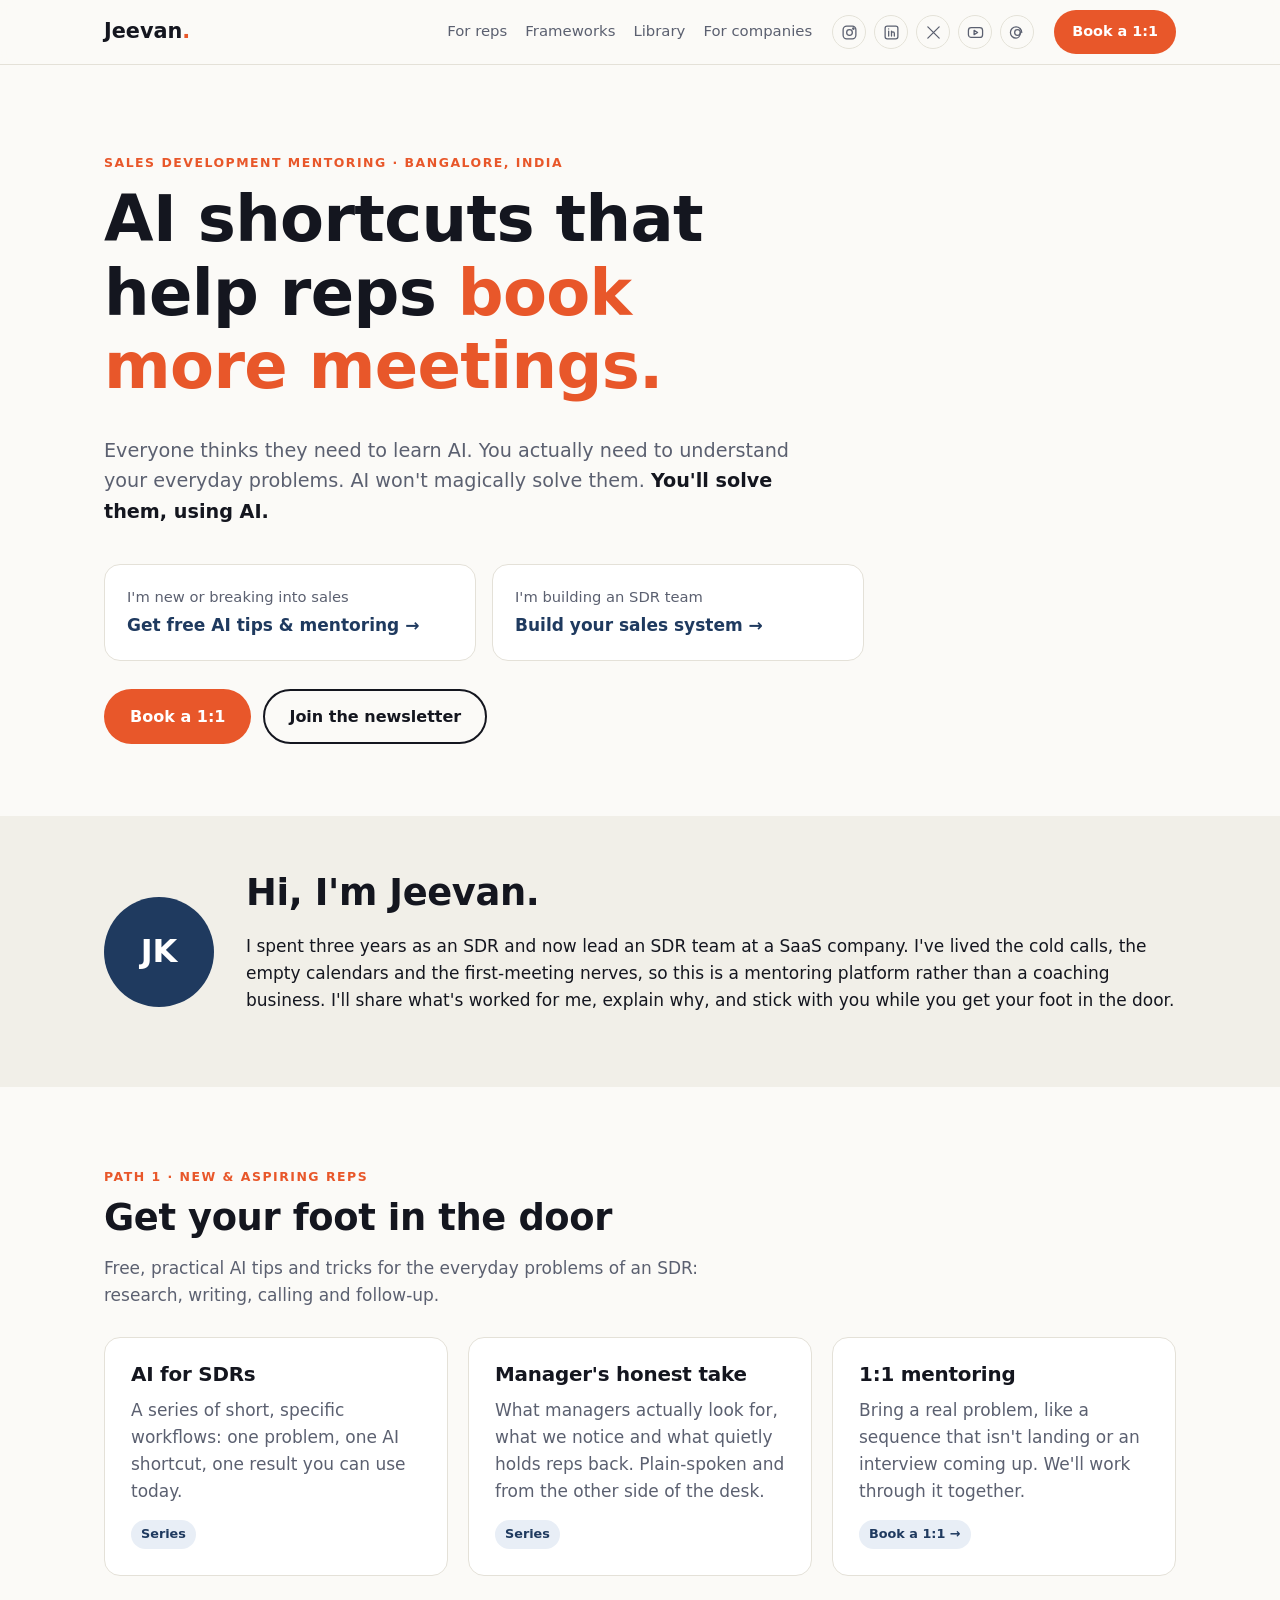
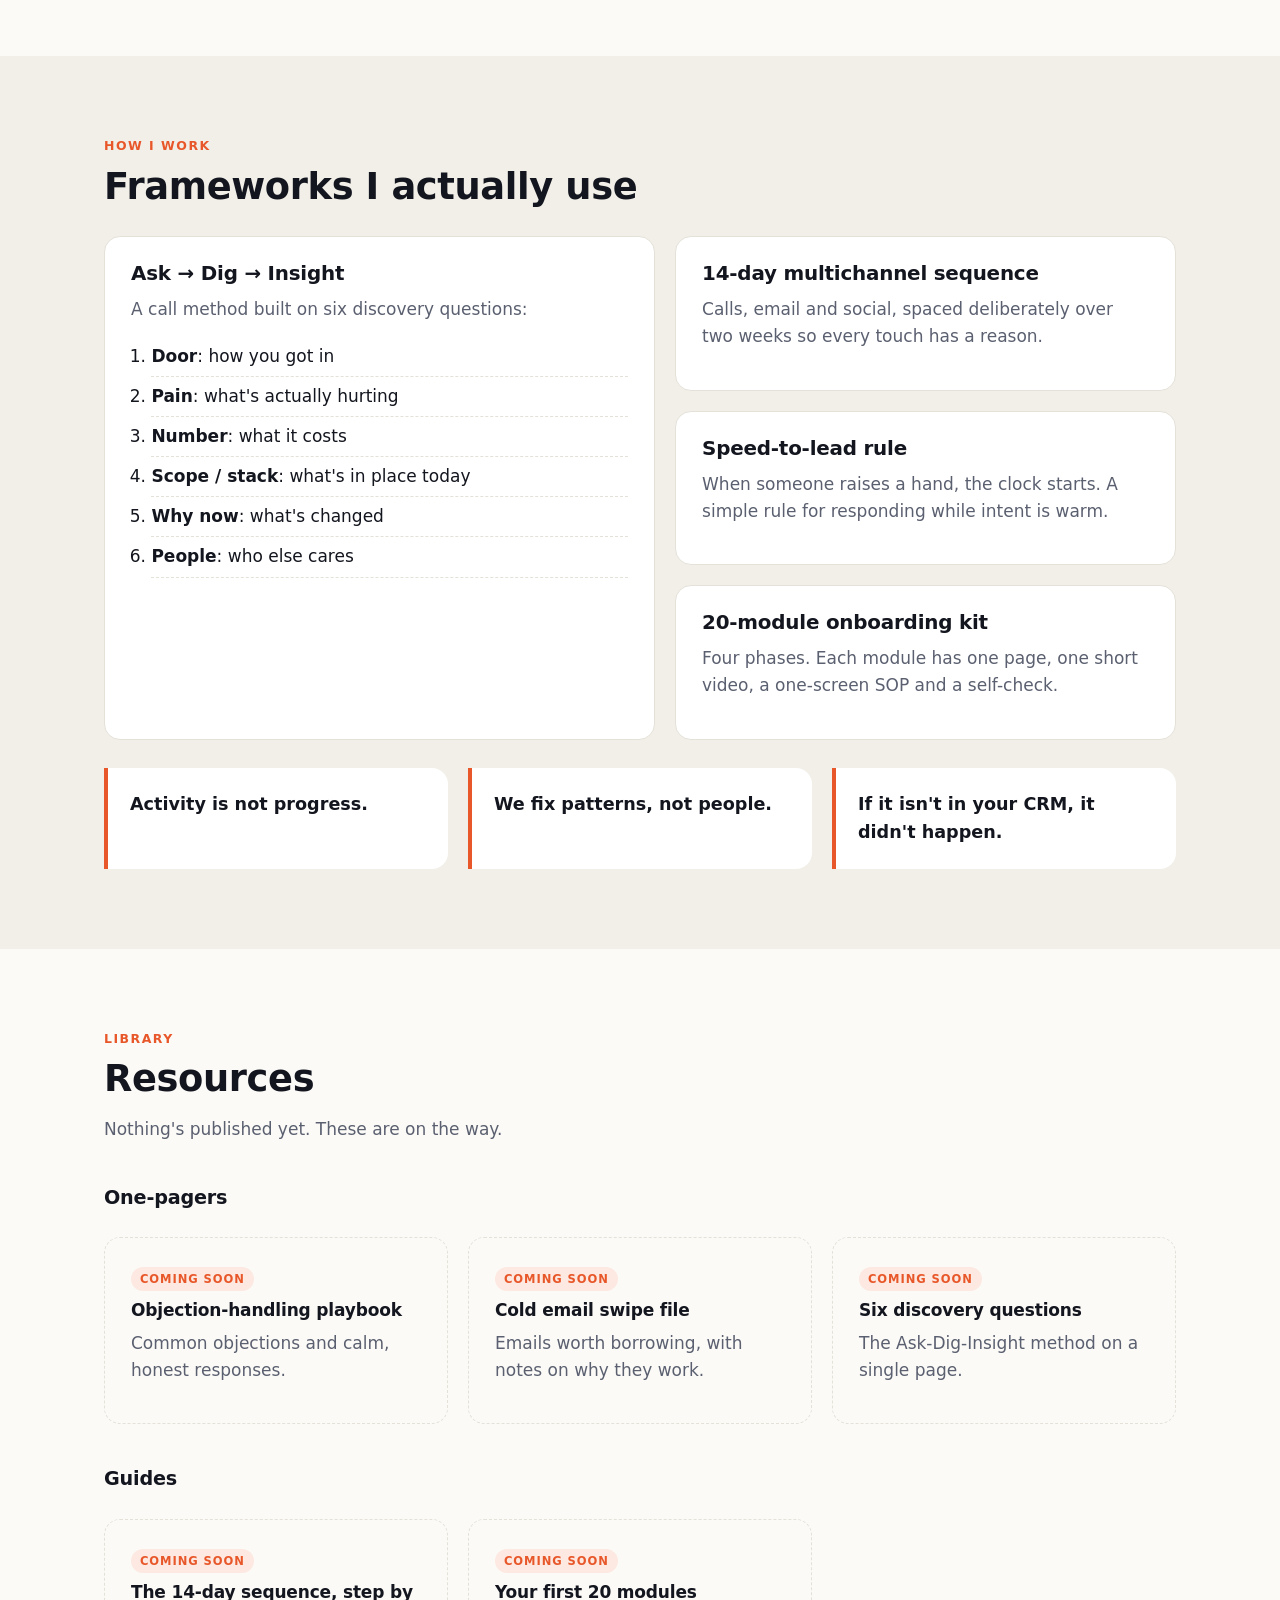
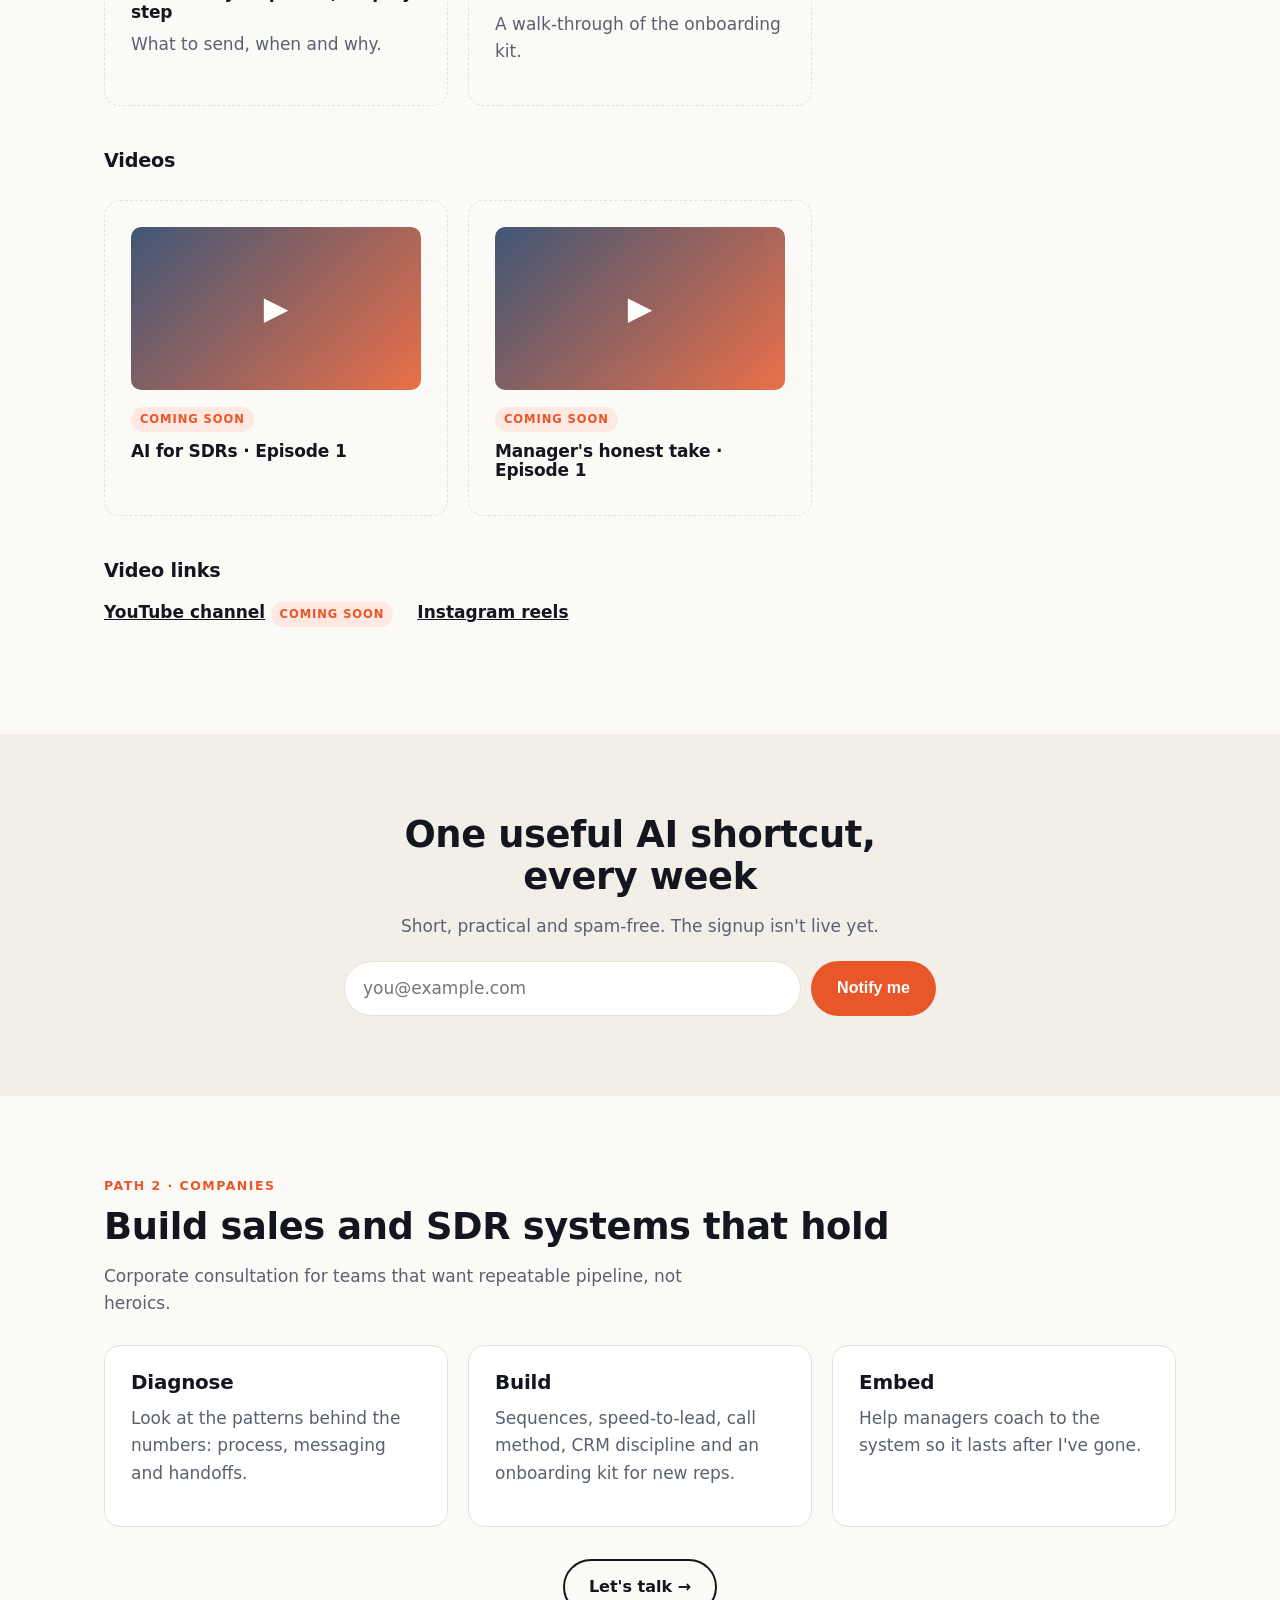
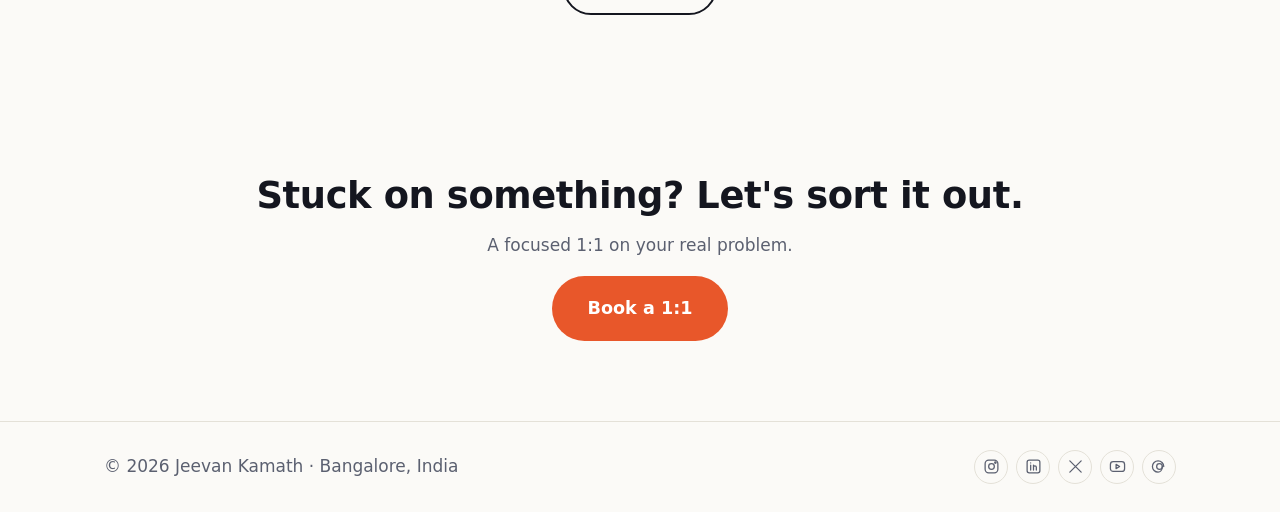
==== index.html @ f420f303 "First version of personal mentoring site" ====
<!DOCTYPE html>
<html lang="en-GB">
<head>
<meta charset="utf-8"><meta name="viewport" content="width=device-width,initial-scale=1">
<title>Jeevan Kamath · Sales development mentoring</title>
<meta name="description" content="AI shortcuts that help reps book more meetings. Free mentoring for new SDRs and SDR-system consulting for companies.">
<link rel="stylesheet" href="styles.css">
</head>
<body>
<header class="nav">
  <div class="wrap nav-in">
    <a href="#top" class="logo">Jeevan<span>.</span></a>
    <nav class="links">
      <a href="#reps">For reps</a><a href="#frameworks">Frameworks</a><a href="#library">Library</a><a href="#companies">For companies</a>
    </nav>
    <div class="socials" data-socials></div>
    <a class="btn btn-primary sm" data-link="booking" href="#">Book a 1:1</a>
  </div>
</header>

<main id="top">
<section class="hero wrap">
  <p class="eyebrow">Sales development mentoring · Bangalore, India</p>
  <h1>AI shortcuts that help reps <em>book more meetings.</em></h1>
  <p class="lead">Everyone thinks they need to learn AI. You actually need to understand your everyday problems. AI won't magically solve them. <strong>You'll solve them, using AI.</strong></p>
  <div class="paths">
    <a href="#reps" class="path"><span>I'm new or breaking into sales</span><b>Get free AI tips &amp; mentoring →</b></a>
    <a href="#companies" class="path"><span>I'm building an SDR team</span><b>Build your sales system →</b></a>
  </div>
  <div class="hero-cta"><a class="btn btn-primary" data-link="booking" href="#">Book a 1:1</a><a class="btn btn-ghost" href="#newsletter">Join the newsletter</a></div>
</section>

<section class="band"><div class="wrap about">
  <div class="avatar" aria-hidden="true">JK</div>
  <div><h2>Hi, I'm Jeevan.</h2>
  <p>I spent three years as an SDR and now lead an SDR team at a SaaS company. I've lived the cold calls, the empty calendars and the first-meeting nerves, so this is a mentoring platform rather than a coaching business. I'll share what's worked for me, explain why, and stick with you while you get your foot in the door.</p></div>
</div></section>

<section id="reps" class="wrap sec">
  <p class="eyebrow">Path 1 · New &amp; aspiring reps</p>
  <h2>Get your foot in the door</h2>
  <p class="sub">Free, practical AI tips and tricks for the everyday problems of an SDR: research, writing, calling and follow-up.</p>
  <div class="grid3">
    <article class="card"><h3>AI for SDRs</h3><p>A series of short, specific workflows: one problem, one AI shortcut, one result you can use today.</p><span class="tag">Series</span></article>
    <article class="card"><h3>Manager's honest take</h3><p>What managers actually look for, what we notice and what quietly holds reps back. Plain-spoken and from the other side of the desk.</p><span class="tag">Series</span></article>
    <article class="card"><h3>1:1 mentoring</h3><p>Bring a real problem, like a sequence that isn't landing or an interview coming up. We'll work through it together.</p><a class="tag link" data-link="booking" href="#">Book a 1:1 →</a></article>
  </div>
</section>

<section id="frameworks" class="band"><div class="wrap sec">
  <p class="eyebrow">How I work</p>
  <h2>Frameworks I actually use</h2>
  <div class="grid2">
    <article class="card big"><h3>Ask → Dig → Insight</h3><p>A call method built on six discovery questions:</p>
      <ol class="qs"><li><b>Door</b>: how you got in</li><li><b>Pain</b>: what's actually hurting</li><li><b>Number</b>: what it costs</li><li><b>Scope / stack</b>: what's in place today</li><li><b>Why now</b>: what's changed</li><li><b>People</b>: who else cares</li></ol></article>
    <div class="stack">
      <article class="card"><h3>14-day multichannel sequence</h3><p>Calls, email and social, spaced deliberately over two weeks so every touch has a reason.</p></article>
      <article class="card"><h3>Speed-to-lead rule</h3><p>When someone raises a hand, the clock starts. A simple rule for responding while intent is warm.</p></article>
      <article class="card"><h3>20-module onboarding kit</h3><p>Four phases. Each module has one page, one short video, a one-screen SOP and a self-check.</p></article>
    </div>
  </div>
  <div class="principles">
    <blockquote>Activity is not progress.</blockquote>
    <blockquote>We fix patterns, not people.</blockquote>
    <blockquote>If it isn't in your CRM, it didn't happen.</blockquote>
  </div>
</div></section>

<section id="library" class="wrap sec">
  <p class="eyebrow">Library</p>
  <h2>Resources</h2>
  <p class="sub">Nothing's published yet. These are on the way.</p>
  <h3 class="lib-h" id="one-pagers">One-pagers</h3>
  <div class="grid3">
    <article class="card soon"><span class="badge">Coming soon</span><h4>Objection-handling playbook</h4><p>Common objections and calm, honest responses.</p></article>
    <article class="card soon"><span class="badge">Coming soon</span><h4>Cold email swipe file</h4><p>Emails worth borrowing, with notes on why they work.</p></article>
    <article class="card soon"><span class="badge">Coming soon</span><h4>Six discovery questions</h4><p>The Ask-Dig-Insight method on a single page.</p></article>
  </div>
  <h3 class="lib-h" id="guides">Guides</h3>
  <div class="grid3">
    <article class="card soon"><span class="badge">Coming soon</span><h4>The 14-day sequence, step by step</h4><p>What to send, when and why.</p></article>
    <article class="card soon"><span class="badge">Coming soon</span><h4>Your first 20 modules</h4><p>A walk-through of the onboarding kit.</p></article>
  </div>
  <h3 class="lib-h" id="videos">Videos</h3>
  <div class="grid3">
    <article class="card soon video"><div class="thumb">▶</div><span class="badge">Coming soon</span><h4>AI for SDRs · Episode 1</h4></article>
    <article class="card soon video"><div class="thumb">▶</div><span class="badge">Coming soon</span><h4>Manager's honest take · Episode 1</h4></article>
  </div>
  <h3 class="lib-h" id="video-links">Video links</h3>
  <ul class="vlinks">
    <li><a data-link="youtube" href="#">YouTube channel</a> <span class="badge">Coming soon</span></li>
    <li><a data-link="instagram" href="#">Instagram reels</a></li>
  </ul>
</section>

<section id="newsletter" class="band"><div class="wrap sec narrow center">
  <h2>One useful AI shortcut, every week</h2>
  <p class="sub">Short, practical and spam-free. The signup isn't live yet.</p>
  <!-- TODO: connect to a newsletter provider (form action) -->
  <form class="signup" data-todo="newsletter-provider" onsubmit="event.preventDefault();this.querySelector('.msg').hidden=false;">
    <input type="email" required placeholder="you@example.com" aria-label="Email address">
    <button class="btn btn-primary">Notify me</button>
    <p class="msg" hidden>Thanks. Signups open soon.</p>
  </form>
</div></section>

<section id="companies" class="wrap sec">
  <p class="eyebrow">Path 2 · Companies</p>
  <h2>Build sales and SDR systems that hold</h2>
  <p class="sub">Corporate consultation for teams that want repeatable pipeline, not heroics.</p>
  <div class="grid3">
    <article class="card"><h3>Diagnose</h3><p>Look at the patterns behind the numbers: process, messaging and handoffs.</p></article>
    <article class="card"><h3>Build</h3><p>Sequences, speed-to-lead, call method, CRM discipline and an onboarding kit for new reps.</p></article>
    <article class="card"><h3>Embed</h3><p>Help managers coach to the system so it lasts after I've gone.</p></article>
  </div>
  <div class="center mt"><a class="btn btn-ghost" data-link="consulting" href="#">Let's talk →</a></div>
</section>


<section class="wrap sec center">
  <h2>Stuck on something? Let's sort it out.</h2>
  <p class="sub">A focused 1:1 on your real problem.</p>
  <a class="btn btn-primary lg" data-link="booking" href="#">Book a 1:1</a>
</section>
</main>

<footer class="foot"><div class="wrap foot-in">
  <p>© <span id="yr"></span> Jeevan Kamath · Bangalore, India</p>
  <div class="socials" data-socials></div>
</div></footer>
<script src="script.js"></script>
</body></html>
---- styles.css ----
:root{--ink:#14161f;--muted:#5b6070;--bg:#fbfaf7;--band:#f1efe8;--acc:#e8572a;--acc2:#1f3a5f;--card:#fff;--line:#e4e1d8;--r:16px}
*{box-sizing:border-box}html{scroll-behavior:smooth}
body{margin:0;font:17px/1.6 system-ui,-apple-system,"Segoe UI",Inter,sans-serif;color:var(--ink);background:var(--bg)}
a{color:inherit}.wrap{max-width:1120px;margin:0 auto;padding:0 24px}
h1,h2,h3,h4{line-height:1.15;margin:0 0 .5em;letter-spacing:-.01em}
h1{font-size:clamp(2.2rem,5.5vw,4rem);max-width:15ch}h1 em{font-style:normal;color:var(--acc)}
h2{font-size:clamp(1.6rem,3vw,2.3rem)}
.eyebrow{text-transform:uppercase;letter-spacing:.12em;font-size:.78rem;font-weight:700;color:var(--acc);margin:0 0 .8em}
.lead{font-size:1.2rem;max-width:60ch;color:var(--muted)}.lead strong{color:var(--ink)}
.sub{color:var(--muted);max-width:60ch;margin-top:-.2em}
.nav{position:sticky;top:0;z-index:10;background:rgba(251,250,247,.9);backdrop-filter:blur(8px);border-bottom:1px solid var(--line)}
.nav-in{display:flex;align-items:center;gap:20px;height:64px}
.logo{font-weight:800;font-size:1.3rem;text-decoration:none}.logo span{color:var(--acc)}
.links{display:flex;gap:18px;margin-left:auto}.links a{text-decoration:none;color:var(--muted);font-size:.93rem}.links a:hover{color:var(--ink)}
.socials{display:flex;gap:8px}.socials a{display:grid;place-items:center;width:34px;height:34px;border-radius:50%;border:1px solid var(--line);color:var(--muted)}
.socials a:hover{color:var(--acc);border-color:var(--acc)}.socials svg{width:17px;height:17px}
.btn{display:inline-block;padding:13px 24px;border-radius:999px;font-weight:650;text-decoration:none;border:2px solid transparent;cursor:pointer;font-size:1rem}
.btn-primary{background:var(--acc);color:#fff}.btn-primary:hover{background:#cf4518}
.btn-ghost{border-color:var(--ink)}.btn-ghost:hover{background:var(--ink);color:#fff}
.btn.sm{padding:8px 16px;font-size:.9rem}.btn.lg{padding:16px 34px;font-size:1.1rem}
.hero{padding:88px 24px 72px}.hero-cta{display:flex;gap:12px;flex-wrap:wrap;margin-top:28px}
.paths{display:grid;grid-template-columns:1fr 1fr;gap:16px;margin-top:36px;max-width:760px}
.path{display:flex;flex-direction:column;gap:4px;padding:20px 22px;border:1px solid var(--line);border-radius:var(--r);background:var(--card);text-decoration:none;transition:.2s}
.path span{color:var(--muted);font-size:.92rem}.path b{color:var(--acc2)}.path:hover{border-color:var(--acc);transform:translateY(-2px)}
.band{background:var(--band)}.sec{padding:80px 24px}
.about{display:flex;gap:32px;align-items:center;padding:56px 24px}
.avatar{flex:none;width:110px;height:110px;border-radius:50%;background:var(--acc2);color:#fff;display:grid;place-items:center;font-size:2rem;font-weight:800}
.grid3{display:grid;grid-template-columns:repeat(3,1fr);gap:20px;margin-top:28px}
.grid2{display:grid;grid-template-columns:1.1fr 1fr;gap:20px;margin-top:28px}
.stack{display:grid;gap:20px}
.card{background:var(--card);border:1px solid var(--line);border-radius:var(--r);padding:26px;position:relative;text-decoration:none;display:block}
.card p{color:var(--muted);margin:0 0 .8em}
.tag{display:inline-block;font-size:.8rem;font-weight:650;color:var(--acc2);background:#e8eef6;padding:4px 10px;border-radius:999px;text-decoration:none}
.qs{padding-left:1.2em;margin:0}.qs li{padding:6px 0;border-bottom:1px dashed var(--line)}
.principles{display:grid;grid-template-columns:repeat(3,1fr);gap:20px;margin-top:28px}
blockquote{margin:0;padding:22px;border-left:4px solid var(--acc);background:var(--card);border-radius:0 var(--r) var(--r) 0;font-weight:700;font-size:1.1rem}
.lib-h{margin-top:44px;font-size:1.2rem}
.soon{border-style:dashed;background:transparent}.badge{display:inline-block;font-size:.72rem;font-weight:700;text-transform:uppercase;letter-spacing:.08em;color:var(--acc);background:#fde9e1;padding:3px 9px;border-radius:999px;margin-bottom:10px}
.thumb{aspect-ratio:16/9;border-radius:10px;background:linear-gradient(135deg,#1f3a5f,#e8572a);display:grid;place-items:center;color:#fff;font-size:2rem;margin-bottom:14px;opacity:.85}
.vlinks{list-style:none;padding:0;display:flex;gap:24px;flex-wrap:wrap}.vlinks a{font-weight:650}
.center{text-align:center}.center .sub{margin-left:auto;margin-right:auto}.narrow{max-width:640px}.mt{margin-top:32px}
.signup{display:flex;gap:10px;flex-wrap:wrap;justify-content:center;margin-top:20px}
.signup input{flex:1;min-width:220px;padding:13px 18px;border-radius:999px;border:1px solid var(--line);font:inherit}
.msg{width:100%;color:var(--acc2);font-weight:600}
.foot{border-top:1px solid var(--line);padding:28px 0}.foot-in{display:flex;justify-content:space-between;align-items:center;gap:16px;flex-wrap:wrap}.foot p{margin:0;color:var(--muted)}
@media (max-width:900px){.links{display:none}.grid3,.principles{grid-template-columns:1fr 1fr}.grid2{grid-template-columns:1fr}}
@media (max-width:600px){.nav .socials{display:none}.grid3,.principles,.paths{grid-template-columns:1fr}.about{flex-direction:column;text-align:center}.hero{padding:56px 20px}.sec{padding:60px 20px}}
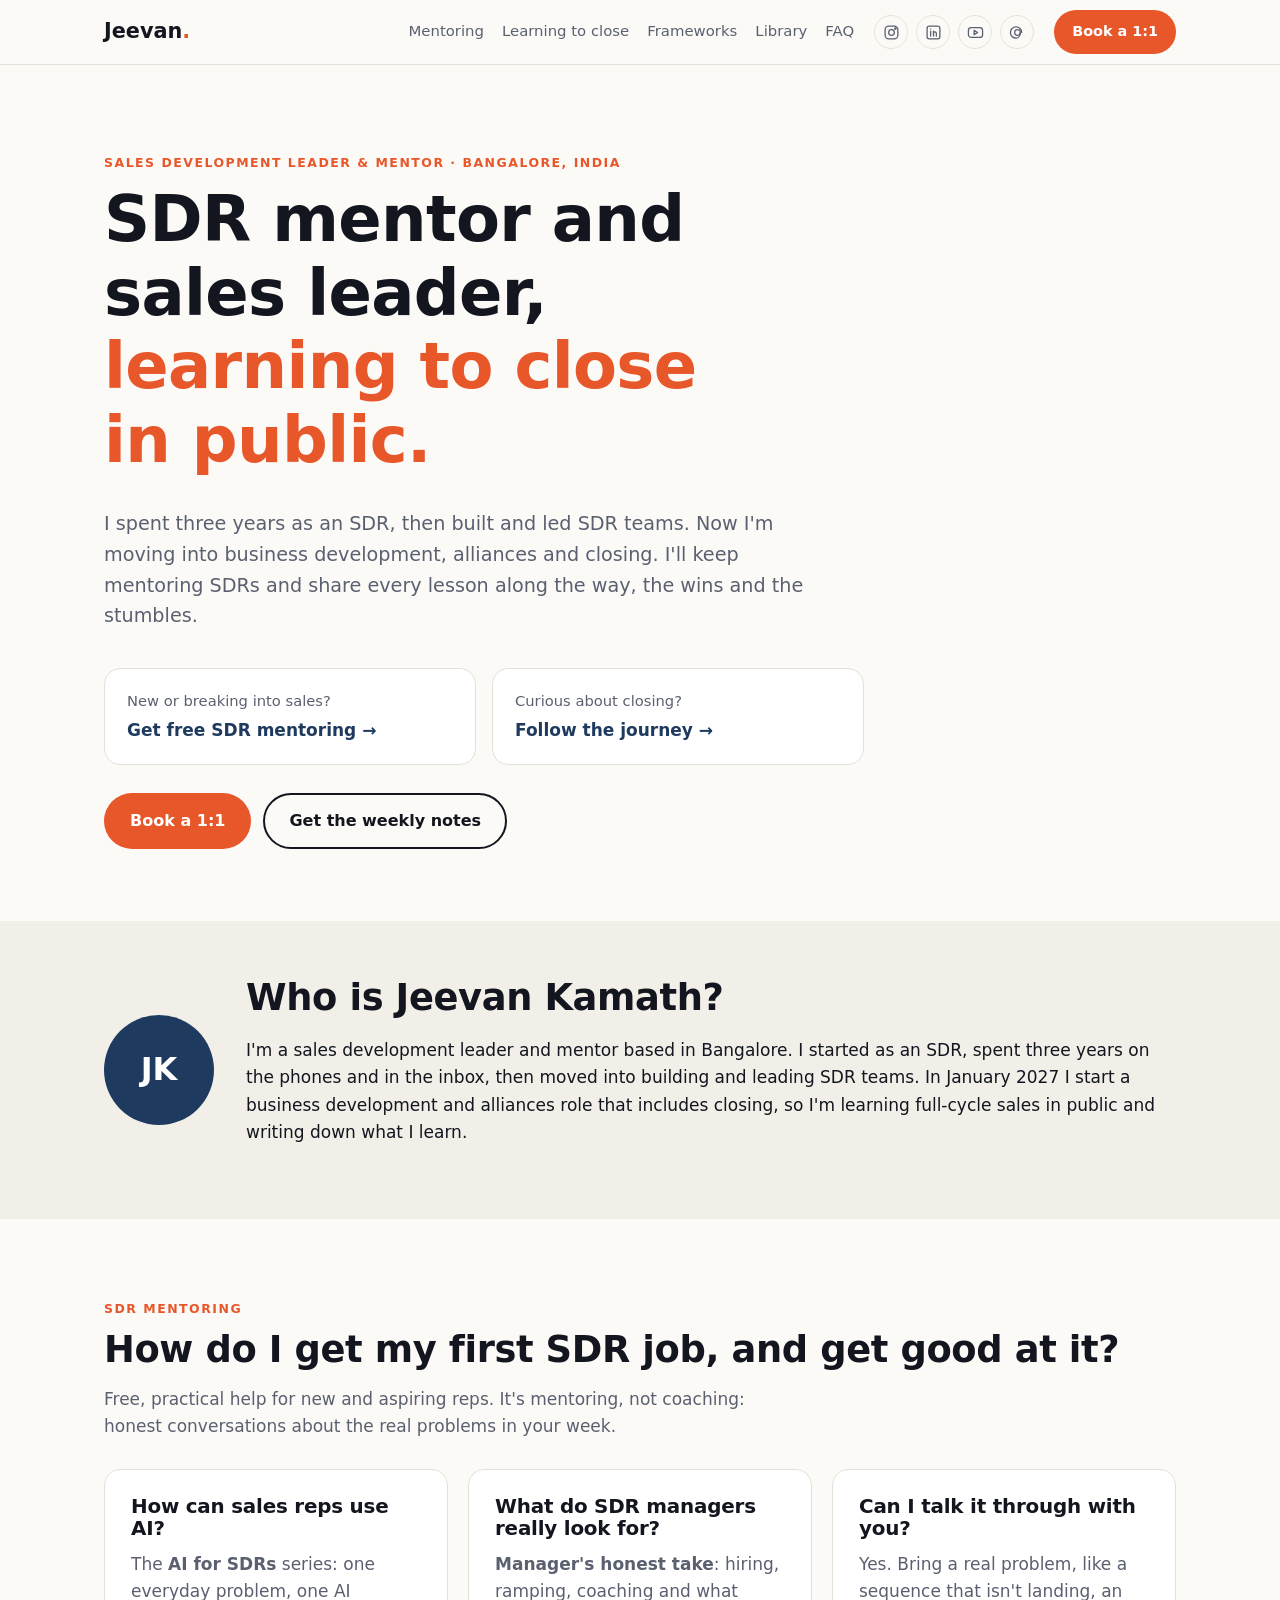
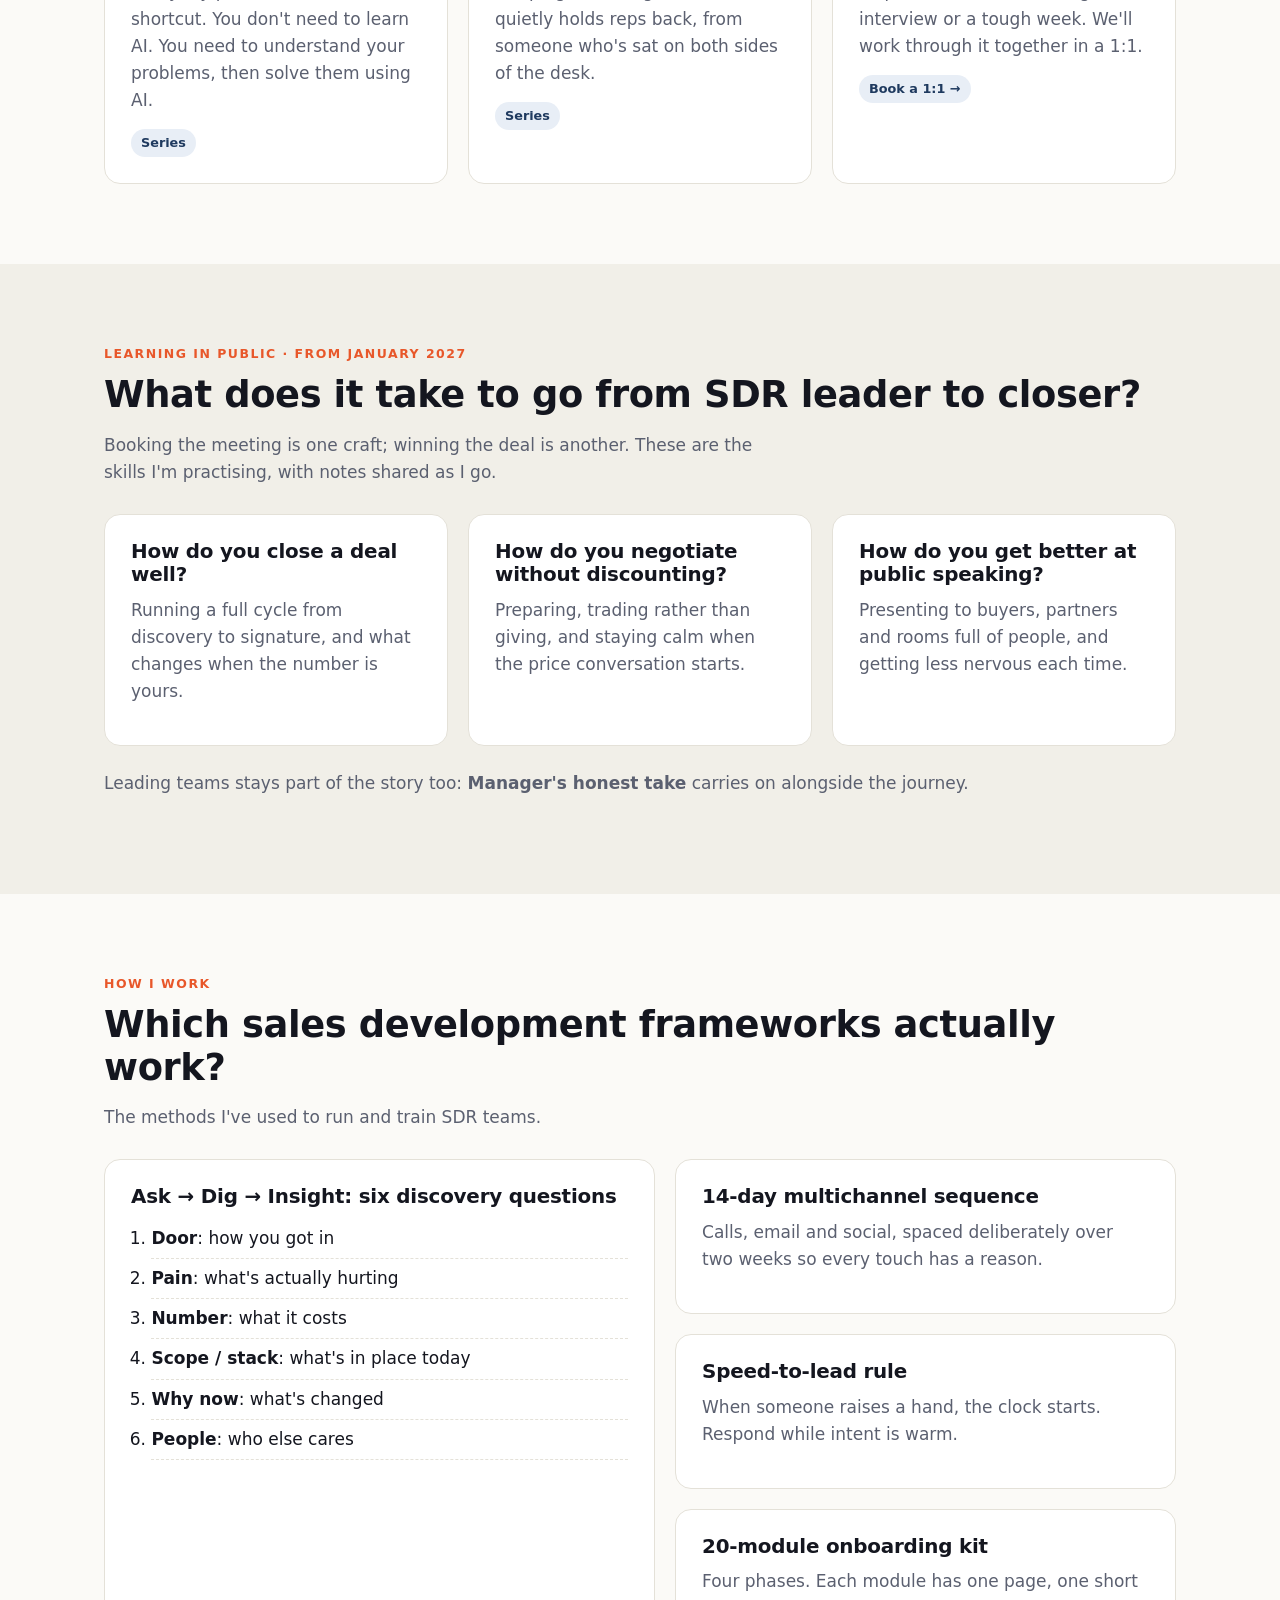
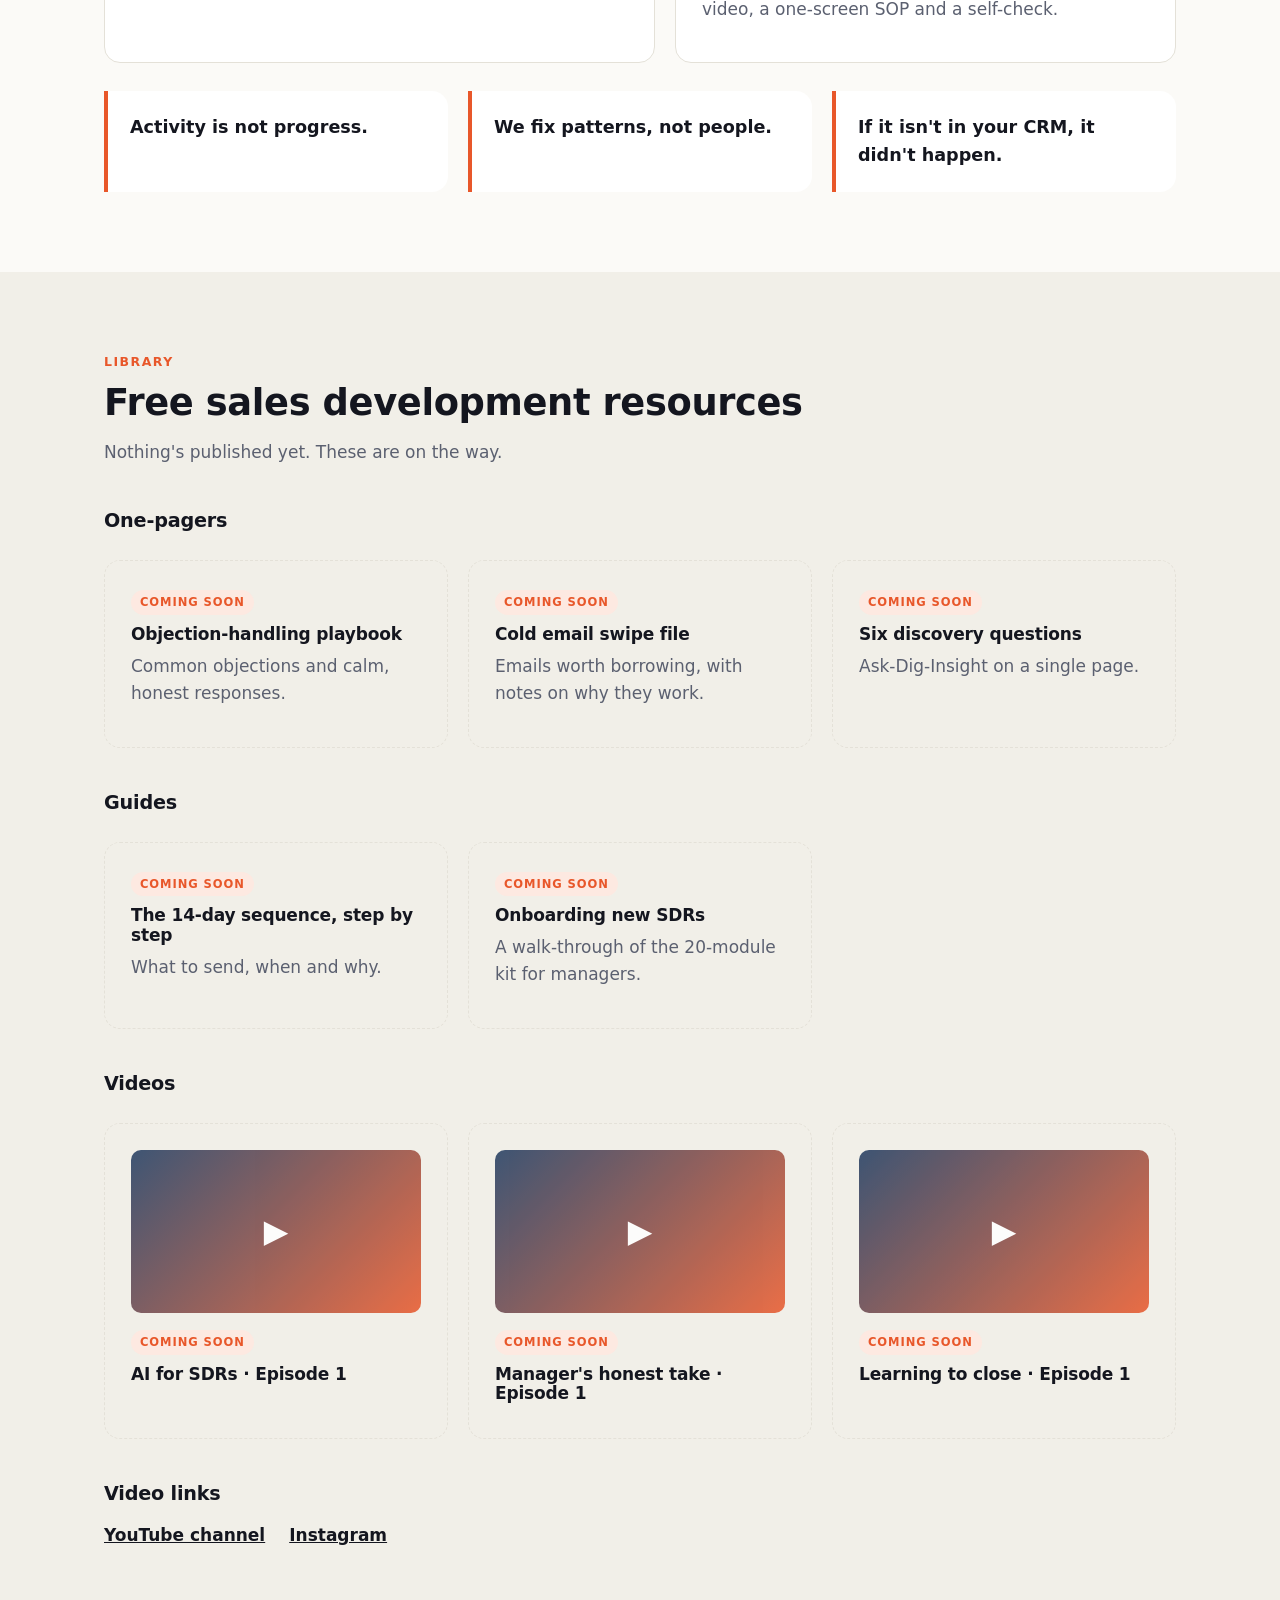
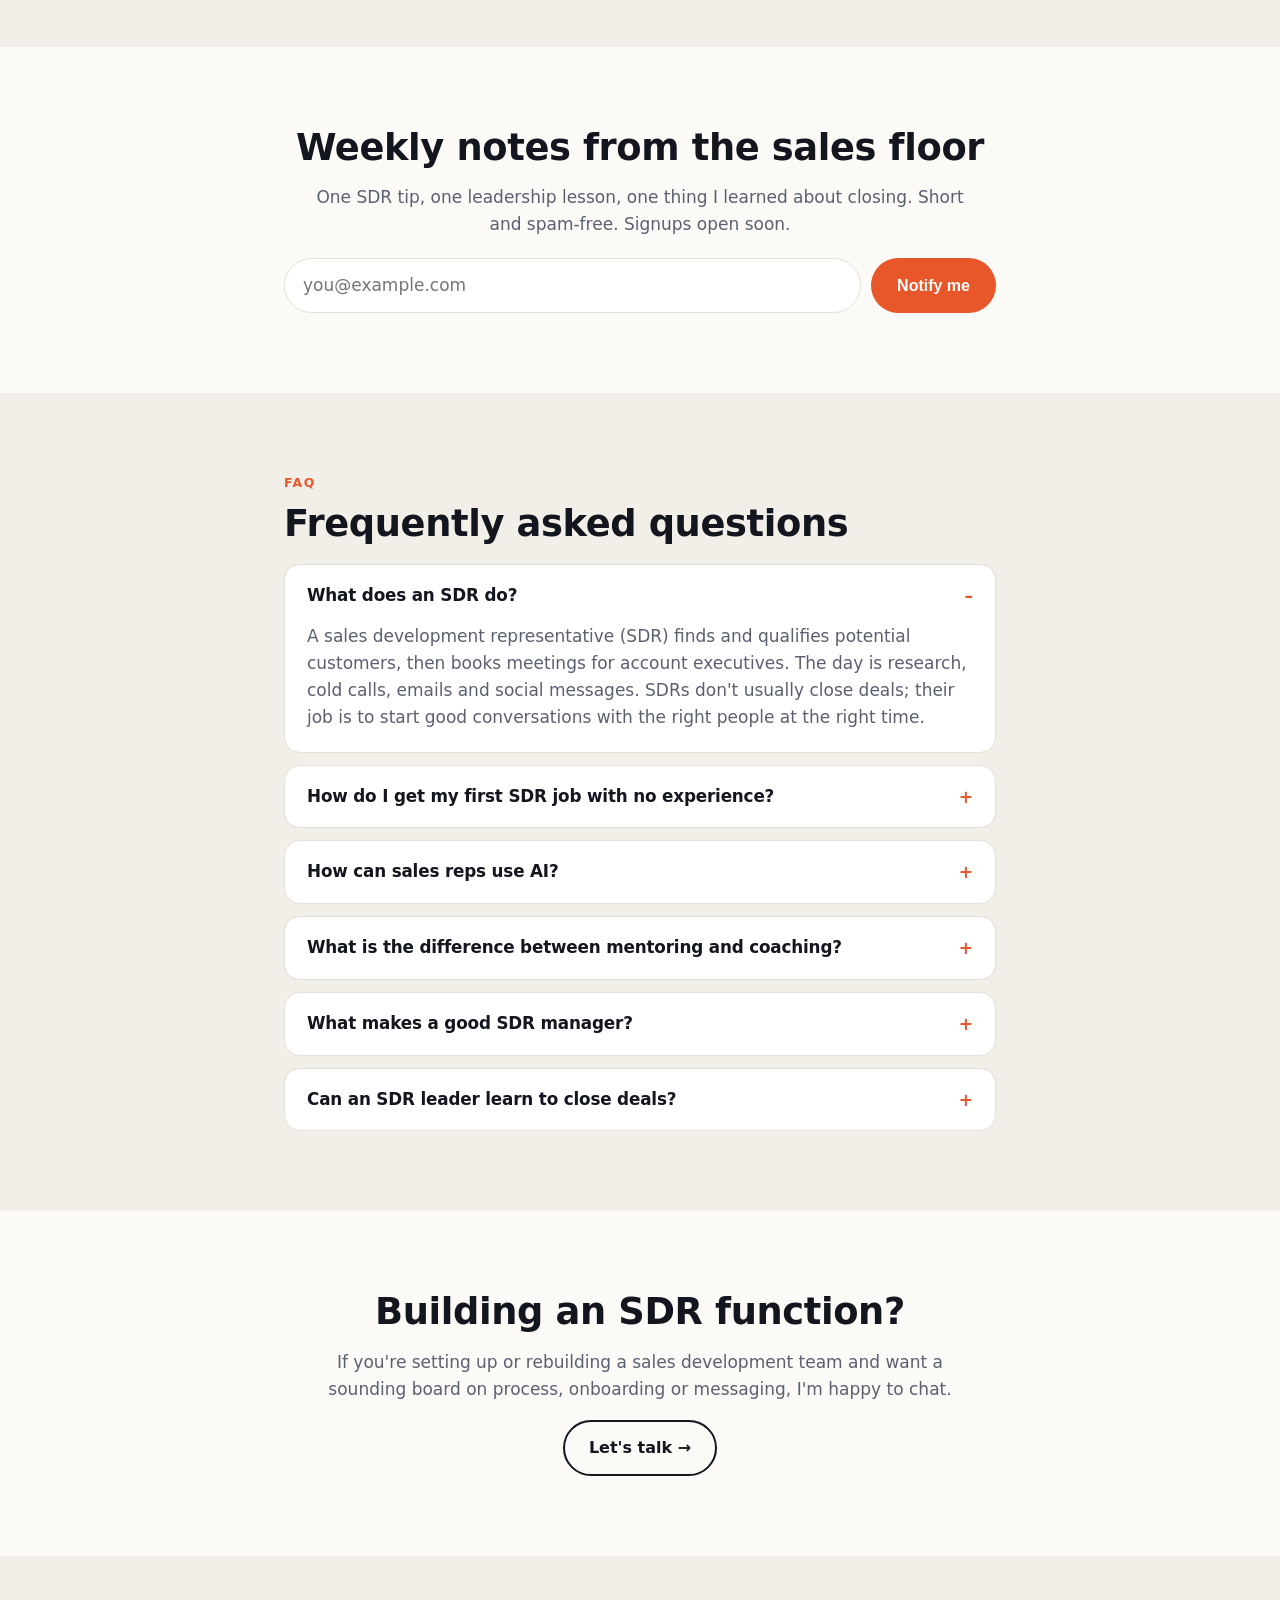
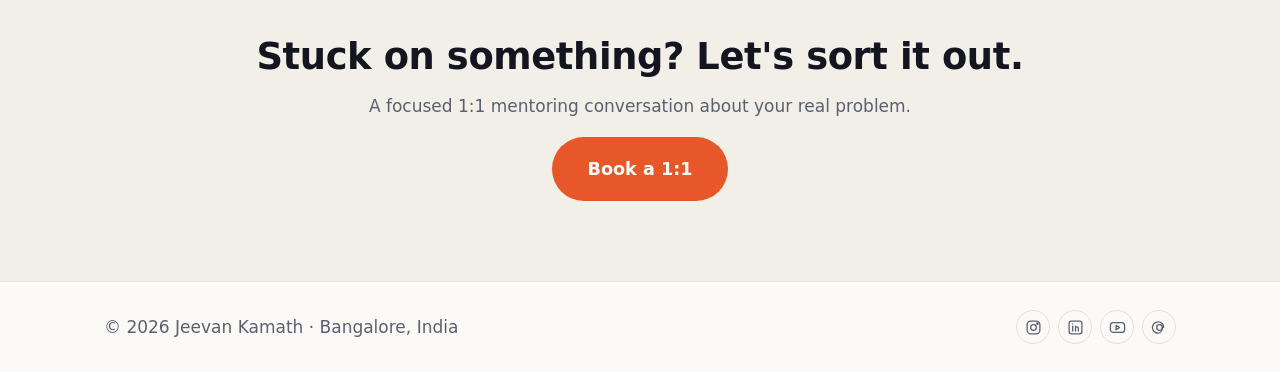
==== commit bf2c7e5b: "Reposition: SDR mentor learning to close in public; SEO/AEO, FAQ, JSON-LD, robots, sitemap" ====
--- a/index.html
+++ b/index.html
@@ -1,61 +1,105 @@
 <!DOCTYPE html>
 <html lang="en-GB">
 <head>
-<meta charset="utf-8"><meta name="viewport" content="width=device-width,initial-scale=1">
-<title>Jeevan Kamath · Sales development mentoring</title>
-<meta name="description" content="AI shortcuts that help reps book more meetings. Free mentoring for new SDRs and SDR-system consulting for companies.">
+<meta charset="utf-8">
+<meta name="viewport" content="width=device-width,initial-scale=1">
+<title>Jeevan Kamath | SDR Mentor &amp; Sales Leader Learning to Close in Public</title>
+<meta name="description" content="Jeevan Kamath is a sales development leader and SDR mentor in Bangalore. Free help to land your first SDR job, use AI in sales, and lead SDR teams, plus honest lessons on closing.">
+<link rel="canonical" href="https://jeevankamath.github.io/">
+<meta name="robots" content="index,follow">
+<meta name="author" content="Jeevan Kamath">
+<meta property="og:type" content="website">
+<meta property="og:site_name" content="Jeevan Kamath">
+<meta property="og:title" content="Jeevan Kamath | SDR Mentor &amp; Sales Leader Learning to Close in Public">
+<meta property="og:description" content="Sales development leader and SDR mentor sharing what works in prospecting, leading SDR teams and learning to close, in public.">
+<meta property="og:url" content="https://jeevankamath.github.io/">
+<meta property="og:locale" content="en_GB">
+<meta name="twitter:card" content="summary">
+<meta name="twitter:title" content="Jeevan Kamath | SDR Mentor &amp; Sales Leader Learning to Close in Public">
+<meta name="twitter:description" content="Sales development leader and SDR mentor sharing what works in prospecting, leading SDR teams and learning to close, in public.">
+<meta name="theme-color" content="#e8572a">
 <link rel="stylesheet" href="styles.css">
+<script type="application/ld+json">
+{"@context":"https://schema.org","@graph":[
+{"@type":"Person","@id":"https://jeevankamath.github.io/#person","name":"Jeevan Kamath","jobTitle":"Sales development leader and mentor","url":"https://jeevankamath.github.io/",
+ "address":{"@type":"PostalAddress","addressLocality":"Bangalore","addressCountry":"IN"},
+ "knowsAbout":["Sales development","SDR mentoring","Sales leadership","B2B prospecting","AI for sales","Closing and negotiation"],
+ "sameAs":["https://www.instagram.com/g1.mov/","https://www.linkedin.com/in/jeevan-kamath-802820140/","https://www.youtube.com/@Jeevankamath71","https://www.threads.com/@jeevankamath71"]},
+{"@type":"WebSite","@id":"https://jeevankamath.github.io/#website","url":"https://jeevankamath.github.io/","name":"Jeevan Kamath","inLanguage":"en-GB","publisher":{"@id":"https://jeevankamath.github.io/#person"}},
+{"@type":"FAQPage","@id":"https://jeevankamath.github.io/#faq","mainEntity":[
+ {"@type":"Question","name":"What does an SDR do?","acceptedAnswer":{"@type":"Answer","text":"A sales development representative (SDR) finds and qualifies potential customers, then books meetings for account executives. The day is research, cold calls, emails and social messages. SDRs don't usually close deals; their job is to start good conversations with the right people at the right time."}},
+ {"@type":"Question","name":"How do I get my first SDR job with no experience?","acceptedAnswer":{"@type":"Answer","text":"Treat the job hunt as prospecting. Pick a short list of companies, research them, and reach out to hiring managers with a short, specific message. Show you can research, write and handle rejection. A mock cold call or a sample email sequence often beats a polished CV."}},
+ {"@type":"Question","name":"How can sales reps use AI?","acceptedAnswer":{"@type":"Answer","text":"Start with an everyday problem, not the tool. Use AI to speed up account research, summarise calls, draft first versions of emails and prepare for objections. Then edit everything yourself. AI won't solve your problems for you; you solve them faster, using AI."}},
+ {"@type":"Question","name":"What is the difference between mentoring and coaching?","acceptedAnswer":{"@type":"Answer","text":"Coaching usually focuses on a specific skill or target over a set period. Mentoring is a longer, two-way relationship: sharing experience, opening up how decisions get made and helping you think through your career. My 1:1s are mentoring: honest conversations about real problems you're facing."}},
+ {"@type":"Question","name":"What makes a good SDR manager?","acceptedAnswer":{"@type":"Answer","text":"A good SDR manager coaches to patterns, not individual bad days. They look past activity counts to what's actually working, keep the CRM honest and give new reps a clear, simple onboarding path. Activity is not progress, and the manager's job is to help reps see the difference."}},
+ {"@type":"Question","name":"Can an SDR leader learn to close deals?","acceptedAnswer":{"@type":"Answer","text":"Yes. Sales development teaches research, discovery and handling rejection, which are the foundations of closing. The new skills are running a full sales cycle, negotiating and presenting with confidence. I'm learning these in public from January 2027 and sharing what works and what doesn't."}}
+]}]}
+</script>
 </head>
 <body>
+<a class="skip" href="#main">Skip to content</a>
 <header class="nav">
   <div class="wrap nav-in">
-    <a href="#top" class="logo">Jeevan<span>.</span></a>
-    <nav class="links">
-      <a href="#reps">For reps</a><a href="#frameworks">Frameworks</a><a href="#library">Library</a><a href="#companies">For companies</a>
+    <a href="#top" class="logo" aria-label="Jeevan Kamath, home">Jeevan<span>.</span></a>
+    <nav class="links" aria-label="Main">
+      <a href="#mentoring">Mentoring</a><a href="#journey">Learning to close</a><a href="#frameworks">Frameworks</a><a href="#library">Library</a><a href="#faq">FAQ</a>
     </nav>
     <div class="socials" data-socials></div>
-    <a class="btn btn-primary sm" data-link="booking" href="#">Book a 1:1</a>
+    <a class="btn btn-primary sm" data-link="booking" href="https://calendar.app.google/WUWmh8HrbW56DnaH7">Book a 1:1</a>
   </div>
 </header>
 
-<main id="top">
-<section class="hero wrap">
-  <p class="eyebrow">Sales development mentoring · Bangalore, India</p>
-  <h1>AI shortcuts that help reps <em>book more meetings.</em></h1>
-  <p class="lead">Everyone thinks they need to learn AI. You actually need to understand your everyday problems. AI won't magically solve them. <strong>You'll solve them, using AI.</strong></p>
+<main id="main">
+<section class="hero wrap" id="top" aria-labelledby="h1">
+  <p class="eyebrow">Sales development leader &amp; mentor · Bangalore, India</p>
+  <h1 id="h1">SDR mentor and sales leader, <em>learning to close in public.</em></h1>
+  <p class="lead">I spent three years as an SDR, then built and led SDR teams. Now I'm moving into business development, alliances and closing. I'll keep mentoring SDRs and share every lesson along the way, the wins and the stumbles.</p>
   <div class="paths">
-    <a href="#reps" class="path"><span>I'm new or breaking into sales</span><b>Get free AI tips &amp; mentoring →</b></a>
-    <a href="#companies" class="path"><span>I'm building an SDR team</span><b>Build your sales system →</b></a>
+    <a href="#mentoring" class="path"><span>New or breaking into sales?</span><b>Get free SDR mentoring →</b></a>
+    <a href="#journey" class="path"><span>Curious about closing?</span><b>Follow the journey →</b></a>
   </div>
-  <div class="hero-cta"><a class="btn btn-primary" data-link="booking" href="#">Book a 1:1</a><a class="btn btn-ghost" href="#newsletter">Join the newsletter</a></div>
+  <div class="hero-cta"><a class="btn btn-primary" data-link="booking" href="https://calendar.app.google/WUWmh8HrbW56DnaH7">Book a 1:1</a><a class="btn btn-ghost" href="#newsletter">Get the weekly notes</a></div>
 </section>
 
-<section class="band"><div class="wrap about">
-  <div class="avatar" aria-hidden="true">JK</div>
-  <div><h2>Hi, I'm Jeevan.</h2>
-  <p>I spent three years as an SDR and now lead an SDR team at a SaaS company. I've lived the cold calls, the empty calendars and the first-meeting nerves, so this is a mentoring platform rather than a coaching business. I'll share what's worked for me, explain why, and stick with you while you get your foot in the door.</p></div>
+<section class="band" aria-labelledby="about-h"><div class="wrap about">
+  <div class="avatar" role="img" aria-label="Jeevan Kamath initials">JK</div>
+  <div><h2 id="about-h">Who is Jeevan Kamath?</h2>
+  <p>I'm a sales development leader and mentor based in Bangalore. I started as an SDR, spent three years on the phones and in the inbox, then moved into building and leading SDR teams. In January 2027 I start a business development and alliances role that includes closing, so I'm learning full-cycle sales in public and writing down what I learn.</p></div>
 </div></section>
 
-<section id="reps" class="wrap sec">
-  <p class="eyebrow">Path 1 · New &amp; aspiring reps</p>
-  <h2>Get your foot in the door</h2>
-  <p class="sub">Free, practical AI tips and tricks for the everyday problems of an SDR: research, writing, calling and follow-up.</p>
+<section id="mentoring" class="wrap sec" aria-labelledby="mentoring-h">
+  <p class="eyebrow">SDR mentoring</p>
+  <h2 id="mentoring-h">How do I get my first SDR job, and get good at it?</h2>
+  <p class="sub">Free, practical help for new and aspiring reps. It's mentoring, not coaching: honest conversations about the real problems in your week.</p>
   <div class="grid3">
-    <article class="card"><h3>AI for SDRs</h3><p>A series of short, specific workflows: one problem, one AI shortcut, one result you can use today.</p><span class="tag">Series</span></article>
-    <article class="card"><h3>Manager's honest take</h3><p>What managers actually look for, what we notice and what quietly holds reps back. Plain-spoken and from the other side of the desk.</p><span class="tag">Series</span></article>
-    <article class="card"><h3>1:1 mentoring</h3><p>Bring a real problem, like a sequence that isn't landing or an interview coming up. We'll work through it together.</p><a class="tag link" data-link="booking" href="#">Book a 1:1 →</a></article>
+    <article class="card"><h3>How can sales reps use AI?</h3><p>The <b>AI for SDRs</b> series: one everyday problem, one AI shortcut. You don't need to learn AI. You need to understand your problems, then solve them using AI.</p><span class="tag">Series</span></article>
+    <article class="card"><h3>What do SDR managers really look for?</h3><p><b>Manager's honest take</b>: hiring, ramping, coaching and what quietly holds reps back, from someone who's sat on both sides of the desk.</p><span class="tag">Series</span></article>
+    <article class="card"><h3>Can I talk it through with you?</h3><p>Yes. Bring a real problem, like a sequence that isn't landing, an interview or a tough week. We'll work through it together in a 1:1.</p><a class="tag link" data-link="booking" href="https://calendar.app.google/WUWmh8HrbW56DnaH7">Book a 1:1 →</a></article>
   </div>
 </section>
 
-<section id="frameworks" class="band"><div class="wrap sec">
+<section id="journey" class="band" aria-labelledby="journey-h"><div class="wrap sec">
+  <p class="eyebrow">Learning in public · from January 2027</p>
+  <h2 id="journey-h">What does it take to go from SDR leader to closer?</h2>
+  <p class="sub">Booking the meeting is one craft; winning the deal is another. These are the skills I'm practising, with notes shared as I go.</p>
+  <div class="grid3">
+    <article class="card"><h3>How do you close a deal well?</h3><p>Running a full cycle from discovery to signature, and what changes when the number is yours.</p></article>
+    <article class="card"><h3>How do you negotiate without discounting?</h3><p>Preparing, trading rather than giving, and staying calm when the price conversation starts.</p></article>
+    <article class="card"><h3>How do you get better at public speaking?</h3><p>Presenting to buyers, partners and rooms full of people, and getting less nervous each time.</p></article>
+  </div>
+  <p class="note">Leading teams stays part of the story too: <b>Manager's honest take</b> carries on alongside the journey.</p>
+</div></section>
+
+<section id="frameworks" class="wrap sec" aria-labelledby="fw-h">
   <p class="eyebrow">How I work</p>
-  <h2>Frameworks I actually use</h2>
+  <h2 id="fw-h">Which sales development frameworks actually work?</h2>
+  <p class="sub">The methods I've used to run and train SDR teams.</p>
   <div class="grid2">
-    <article class="card big"><h3>Ask → Dig → Insight</h3><p>A call method built on six discovery questions:</p>
+    <article class="card big"><h3>Ask → Dig → Insight: six discovery questions</h3>
       <ol class="qs"><li><b>Door</b>: how you got in</li><li><b>Pain</b>: what's actually hurting</li><li><b>Number</b>: what it costs</li><li><b>Scope / stack</b>: what's in place today</li><li><b>Why now</b>: what's changed</li><li><b>People</b>: who else cares</li></ol></article>
     <div class="stack">
       <article class="card"><h3>14-day multichannel sequence</h3><p>Calls, email and social, spaced deliberately over two weeks so every touch has a reason.</p></article>
-      <article class="card"><h3>Speed-to-lead rule</h3><p>When someone raises a hand, the clock starts. A simple rule for responding while intent is warm.</p></article>
+      <article class="card"><h3>Speed-to-lead rule</h3><p>When someone raises a hand, the clock starts. Respond while intent is warm.</p></article>
       <article class="card"><h3>20-module onboarding kit</h3><p>Four phases. Each module has one page, one short video, a one-screen SOP and a self-check.</p></article>
     </div>
   </div>
@@ -64,69 +108,76 @@
     <blockquote>We fix patterns, not people.</blockquote>
     <blockquote>If it isn't in your CRM, it didn't happen.</blockquote>
   </div>
-</div></section>
+</section>
 
-<section id="library" class="wrap sec">
+<section id="library" class="band" aria-labelledby="lib-h"><div class="wrap sec">
   <p class="eyebrow">Library</p>
-  <h2>Resources</h2>
+  <h2 id="lib-h">Free sales development resources</h2>
   <p class="sub">Nothing's published yet. These are on the way.</p>
-  <h3 class="lib-h" id="one-pagers">One-pagers</h3>
+  <h3 class="lib-h">One-pagers</h3>
   <div class="grid3">
     <article class="card soon"><span class="badge">Coming soon</span><h4>Objection-handling playbook</h4><p>Common objections and calm, honest responses.</p></article>
     <article class="card soon"><span class="badge">Coming soon</span><h4>Cold email swipe file</h4><p>Emails worth borrowing, with notes on why they work.</p></article>
-    <article class="card soon"><span class="badge">Coming soon</span><h4>Six discovery questions</h4><p>The Ask-Dig-Insight method on a single page.</p></article>
+    <article class="card soon"><span class="badge">Coming soon</span><h4>Six discovery questions</h4><p>Ask-Dig-Insight on a single page.</p></article>
   </div>
-  <h3 class="lib-h" id="guides">Guides</h3>
+  <h3 class="lib-h">Guides</h3>
   <div class="grid3">
     <article class="card soon"><span class="badge">Coming soon</span><h4>The 14-day sequence, step by step</h4><p>What to send, when and why.</p></article>
-    <article class="card soon"><span class="badge">Coming soon</span><h4>Your first 20 modules</h4><p>A walk-through of the onboarding kit.</p></article>
+    <article class="card soon"><span class="badge">Coming soon</span><h4>Onboarding new SDRs</h4><p>A walk-through of the 20-module kit for managers.</p></article>
   </div>
-  <h3 class="lib-h" id="videos">Videos</h3>
+  <h3 class="lib-h">Videos</h3>
   <div class="grid3">
-    <article class="card soon video"><div class="thumb">▶</div><span class="badge">Coming soon</span><h4>AI for SDRs · Episode 1</h4></article>
-    <article class="card soon video"><div class="thumb">▶</div><span class="badge">Coming soon</span><h4>Manager's honest take · Episode 1</h4></article>
+    <article class="card soon video"><div class="thumb" aria-hidden="true">▶</div><span class="badge">Coming soon</span><h4>AI for SDRs · Episode 1</h4></article>
+    <article class="card soon video"><div class="thumb" aria-hidden="true">▶</div><span class="badge">Coming soon</span><h4>Manager's honest take · Episode 1</h4></article>
+    <article class="card soon video"><div class="thumb" aria-hidden="true">▶</div><span class="badge">Coming soon</span><h4>Learning to close · Episode 1</h4></article>
   </div>
-  <h3 class="lib-h" id="video-links">Video links</h3>
+  <h3 class="lib-h">Video links</h3>
   <ul class="vlinks">
-    <li><a data-link="youtube" href="#">YouTube channel</a> <span class="badge">Coming soon</span></li>
-    <li><a data-link="instagram" href="#">Instagram reels</a></li>
+    <li><a data-link="youtube" href="https://www.youtube.com/@Jeevankamath71">YouTube channel</a></li>
+    <li><a data-link="instagram" href="https://www.instagram.com/g1.mov/">Instagram</a></li>
   </ul>
-</section>
+</div></section>
 
-<section id="newsletter" class="band"><div class="wrap sec narrow center">
-  <h2>One useful AI shortcut, every week</h2>
-  <p class="sub">Short, practical and spam-free. The signup isn't live yet.</p>
+<section id="newsletter" class="wrap sec narrow center" aria-labelledby="nl-h">
+  <h2 id="nl-h">Weekly notes from the sales floor</h2>
+  <p class="sub">One SDR tip, one leadership lesson, one thing I learned about closing. Short and spam-free. Signups open soon.</p>
   <!-- TODO: connect to a newsletter provider (form action) -->
   <form class="signup" data-todo="newsletter-provider" onsubmit="event.preventDefault();this.querySelector('.msg').hidden=false;">
     <input type="email" required placeholder="you@example.com" aria-label="Email address">
     <button class="btn btn-primary">Notify me</button>
     <p class="msg" hidden>Thanks. Signups open soon.</p>
   </form>
+</section>
+
+<section id="faq" class="band" aria-labelledby="faq-h"><div class="wrap sec narrow">
+  <p class="eyebrow">FAQ</p>
+  <h2 id="faq-h">Frequently asked questions</h2>
+  <div class="faq">
+    <details open><summary><h3>What does an SDR do?</h3></summary><p>A sales development representative (SDR) finds and qualifies potential customers, then books meetings for account executives. The day is research, cold calls, emails and social messages. SDRs don't usually close deals; their job is to start good conversations with the right people at the right time.</p></details>
+    <details><summary><h3>How do I get my first SDR job with no experience?</h3></summary><p>Treat the job hunt as prospecting. Pick a short list of companies, research them, and reach out to hiring managers with a short, specific message. Show you can research, write and handle rejection. A mock cold call or a sample email sequence often beats a polished CV.</p></details>
+    <details><summary><h3>How can sales reps use AI?</h3></summary><p>Start with an everyday problem, not the tool. Use AI to speed up account research, summarise calls, draft first versions of emails and prepare for objections. Then edit everything yourself. AI won't solve your problems for you; you solve them faster, using AI.</p></details>
+    <details><summary><h3>What is the difference between mentoring and coaching?</h3></summary><p>Coaching usually focuses on a specific skill or target over a set period. Mentoring is a longer, two-way relationship: sharing experience, opening up how decisions get made and helping you think through your career. My 1:1s are mentoring: honest conversations about real problems you're facing.</p></details>
+    <details><summary><h3>What makes a good SDR manager?</h3></summary><p>A good SDR manager coaches to patterns, not individual bad days. They look past activity counts to what's actually working, keep the CRM honest and give new reps a clear, simple onboarding path. Activity is not progress, and the manager's job is to help reps see the difference.</p></details>
+    <details><summary><h3>Can an SDR leader learn to close deals?</h3></summary><p>Yes. Sales development teaches research, discovery and handling rejection, which are the foundations of closing. The new skills are running a full sales cycle, negotiating and presenting with confidence. I'm learning these in public from January 2027 and sharing what works and what doesn't.</p></details>
+  </div>
 </div></section>
 
-<section id="companies" class="wrap sec">
-  <p class="eyebrow">Path 2 · Companies</p>
-  <h2>Build sales and SDR systems that hold</h2>
-  <p class="sub">Corporate consultation for teams that want repeatable pipeline, not heroics.</p>
-  <div class="grid3">
-    <article class="card"><h3>Diagnose</h3><p>Look at the patterns behind the numbers: process, messaging and handoffs.</p></article>
-    <article class="card"><h3>Build</h3><p>Sequences, speed-to-lead, call method, CRM discipline and an onboarding kit for new reps.</p></article>
-    <article class="card"><h3>Embed</h3><p>Help managers coach to the system so it lasts after I've gone.</p></article>
-  </div>
-  <div class="center mt"><a class="btn btn-ghost" data-link="consulting" href="#">Let's talk →</a></div>
+<section id="teams" class="wrap sec center" aria-labelledby="teams-h">
+  <h2 id="teams-h">Building an SDR function?</h2>
+  <p class="sub">If you're setting up or rebuilding a sales development team and want a sounding board on process, onboarding or messaging, I'm happy to chat.</p>
+  <a class="btn btn-ghost" data-link="consulting" href="https://calendar.app.google/WUWmh8HrbW56DnaH7">Let's talk →</a>
 </section>
 
-
-<section class="wrap sec center">
-  <h2>Stuck on something? Let's sort it out.</h2>
-  <p class="sub">A focused 1:1 on your real problem.</p>
-  <a class="btn btn-primary lg" data-link="booking" href="#">Book a 1:1</a>
-</section>
+<section class="band" aria-labelledby="cta-h"><div class="wrap sec center">
+  <h2 id="cta-h">Stuck on something? Let's sort it out.</h2>
+  <p class="sub">A focused 1:1 mentoring conversation about your real problem.</p>
+  <a class="btn btn-primary lg" data-link="booking" href="https://calendar.app.google/WUWmh8HrbW56DnaH7">Book a 1:1</a>
+</div></section>
 </main>
 
 <footer class="foot"><div class="wrap foot-in">
-  <p>© <span id="yr"></span> Jeevan Kamath · Bangalore, India</p>
+  <p>© <span id="yr">2026</span> Jeevan Kamath · Bangalore, India</p>
   <div class="socials" data-socials></div>
 </div></footer>
-<script src="script.js"></script>
+<script src="script.js" defer></script>
 </body></html>
--- a/styles.css
+++ b/styles.css
@@ -45,3 +45,10 @@
 .foot{border-top:1px solid var(--line);padding:28px 0}.foot-in{display:flex;justify-content:space-between;align-items:center;gap:16px;flex-wrap:wrap}.foot p{margin:0;color:var(--muted)}
 @media (max-width:900px){.links{display:none}.grid3,.principles{grid-template-columns:1fr 1fr}.grid2{grid-template-columns:1fr}}
 @media (max-width:600px){.nav .socials{display:none}.grid3,.principles,.paths{grid-template-columns:1fr}.about{flex-direction:column;text-align:center}.hero{padding:56px 20px}.sec{padding:60px 20px}}
+.skip{position:absolute;left:-999px}.skip:focus{left:12px;top:12px;z-index:99;background:#fff;padding:8px 12px}
+.note{margin-top:24px;color:var(--muted)}
+.faq details{background:var(--card);border:1px solid var(--line);border-radius:var(--r);padding:4px 22px;margin-top:12px}
+.faq summary{cursor:pointer;list-style:none}.faq summary::-webkit-details-marker{display:none}
+.faq summary h3{display:inline;font-size:1.05rem;margin:0;line-height:3.2}.faq summary::after{content:"+";float:right;line-height:3.2;color:var(--acc);font-weight:700}
+.faq details[open] summary::after{content:"–"}.faq details p{color:var(--muted);margin:0 0 16px}
+.sec.narrow{max-width:760px}
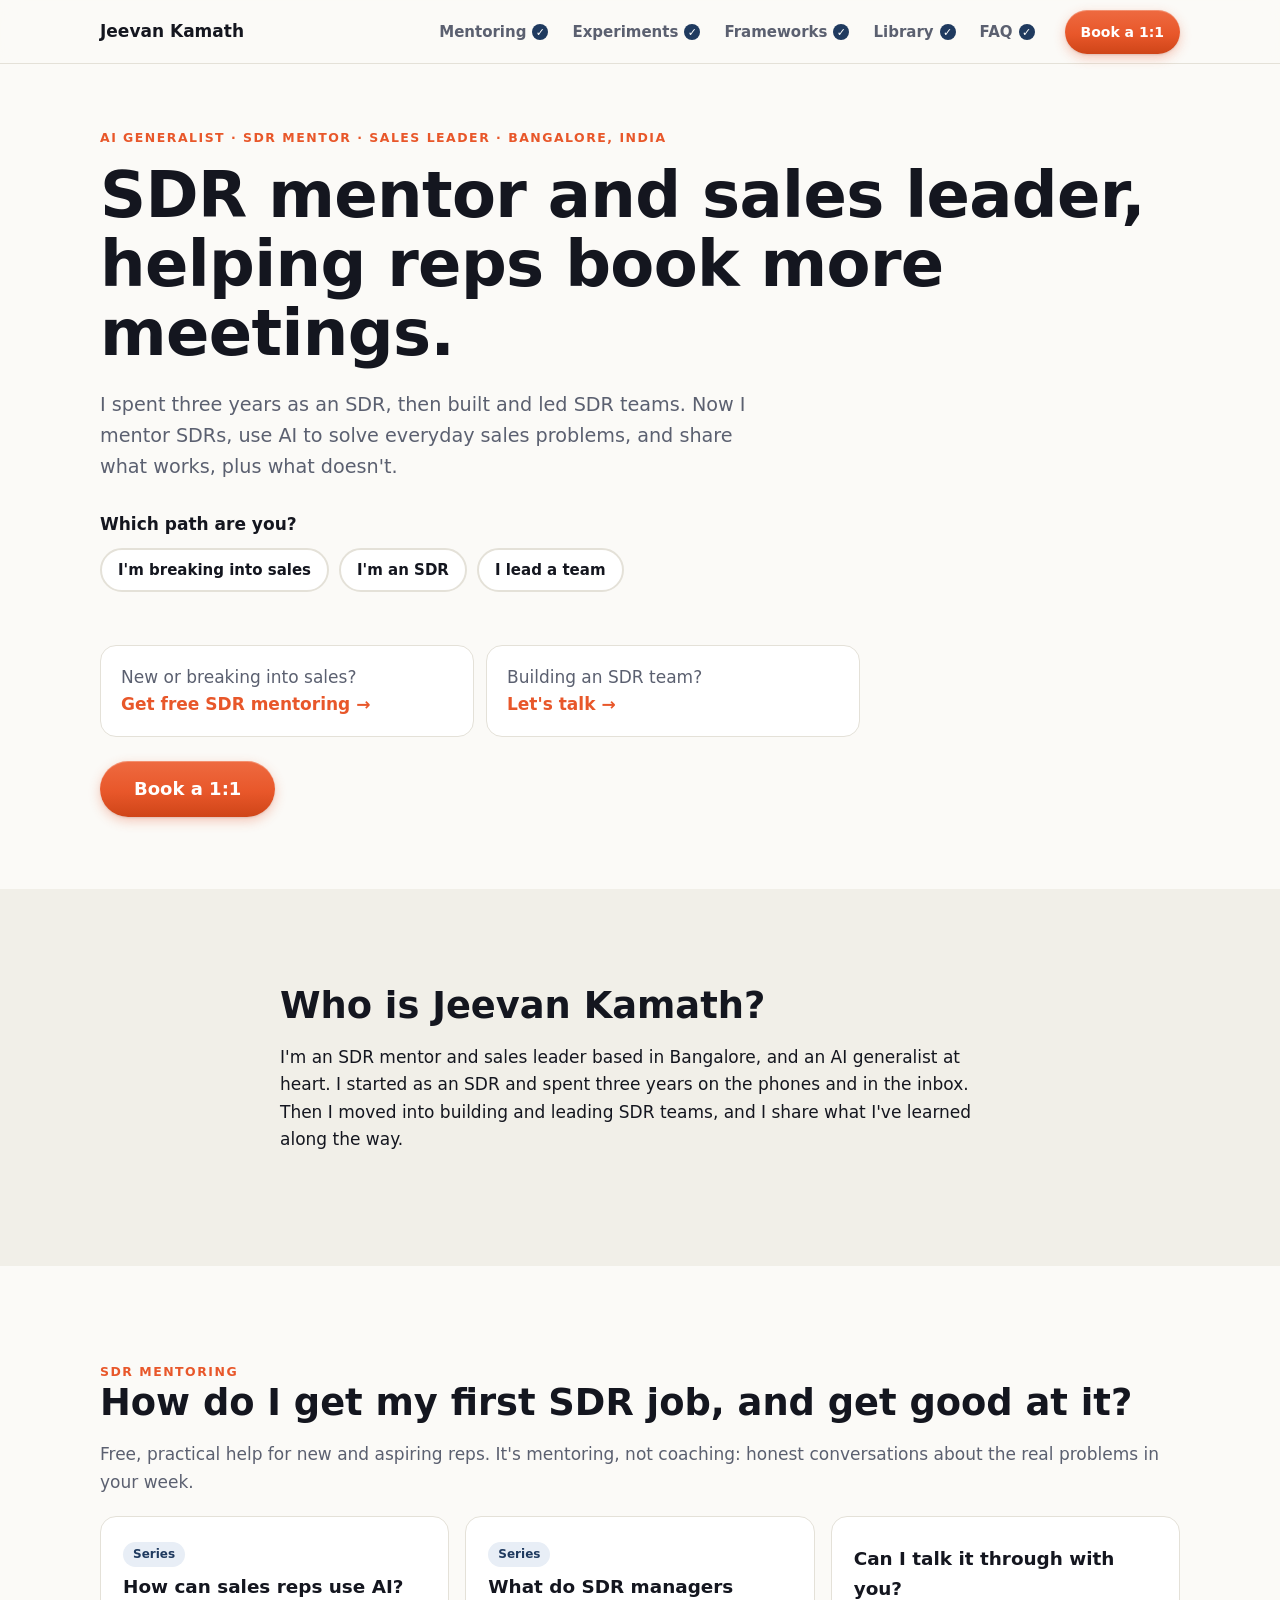
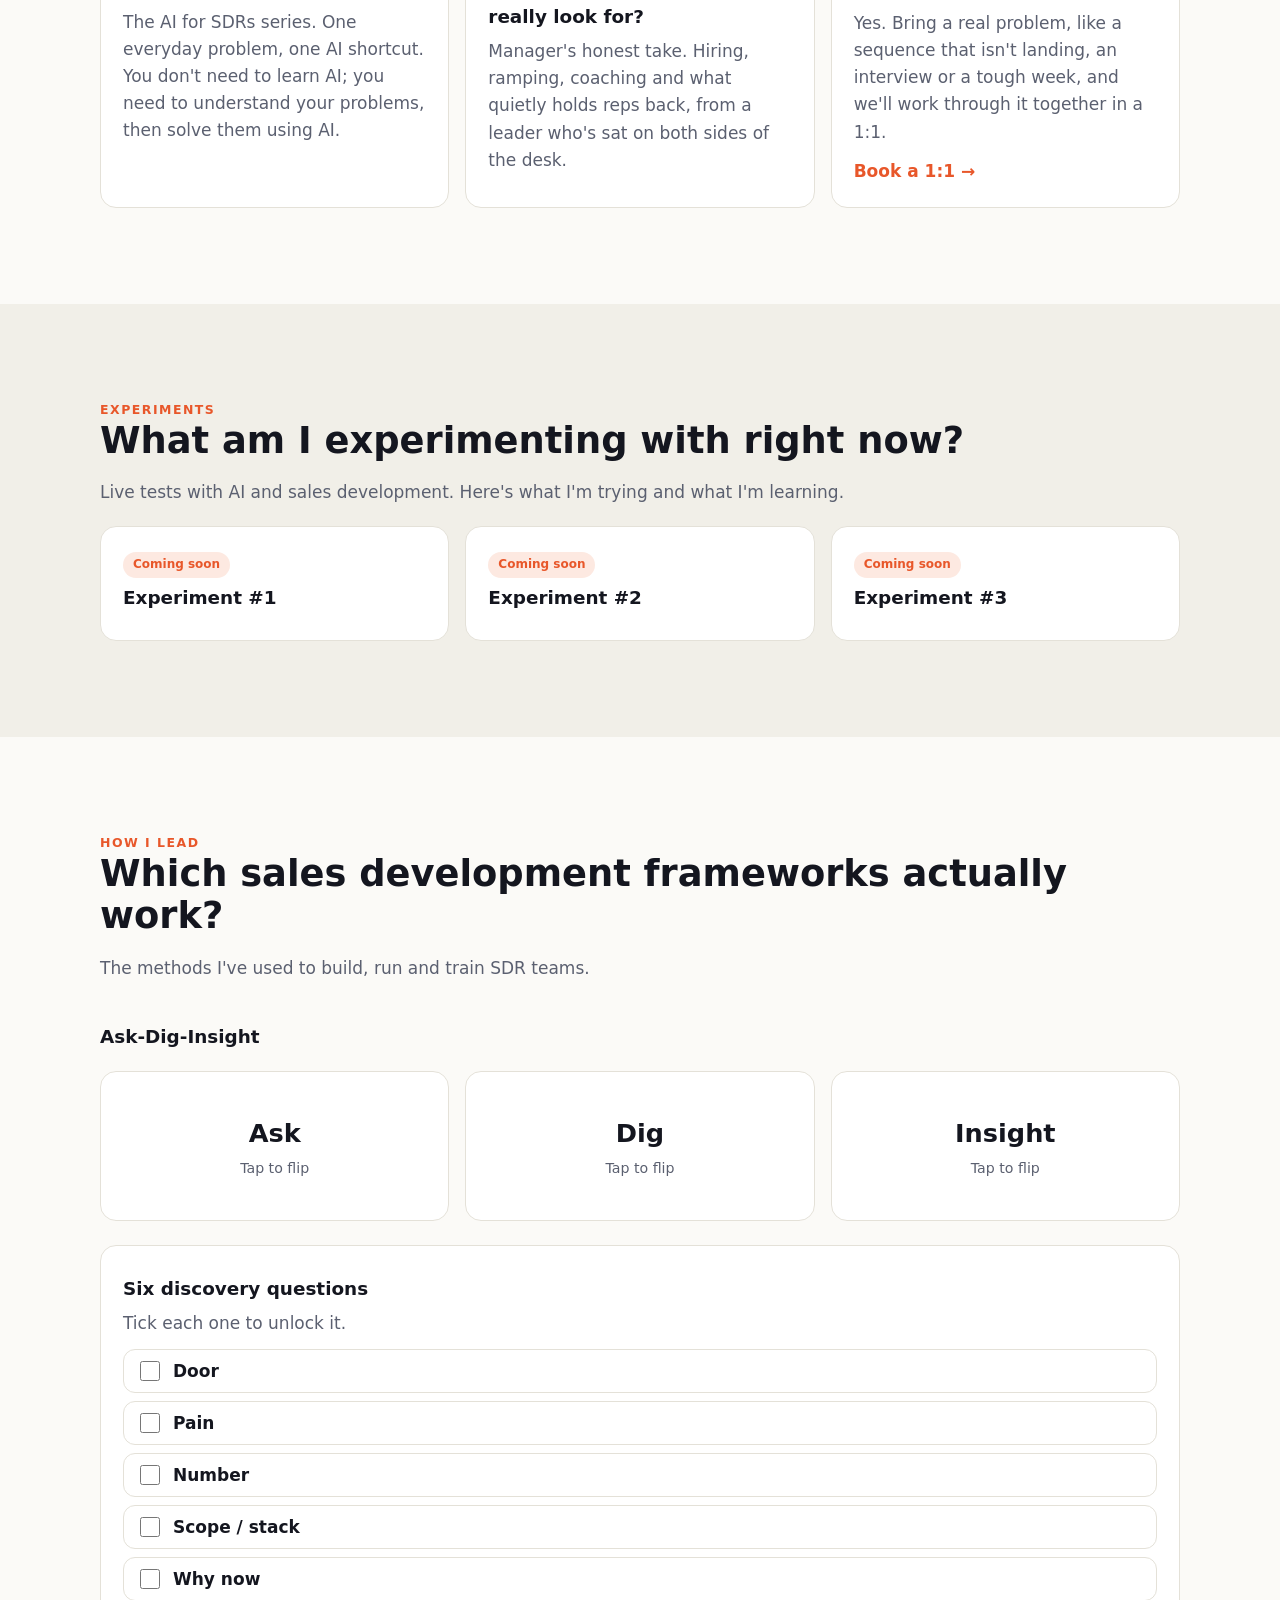
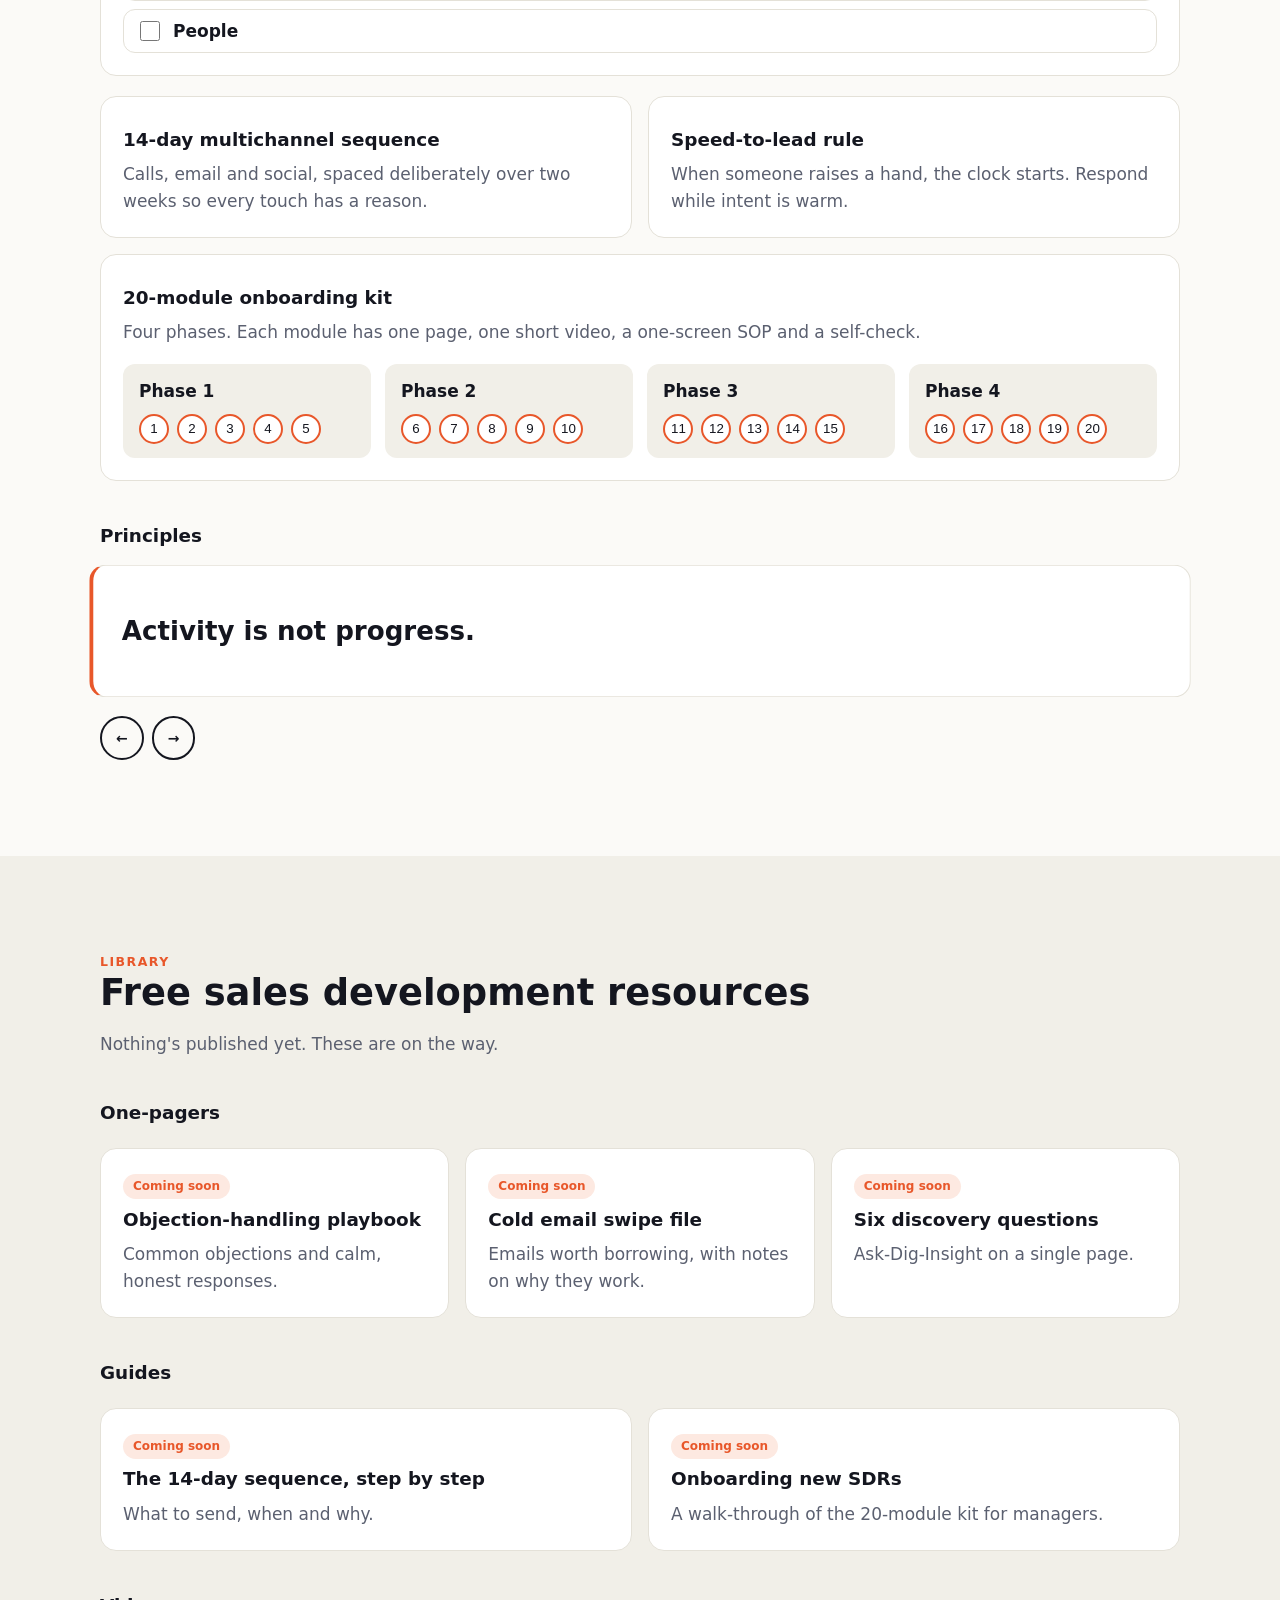
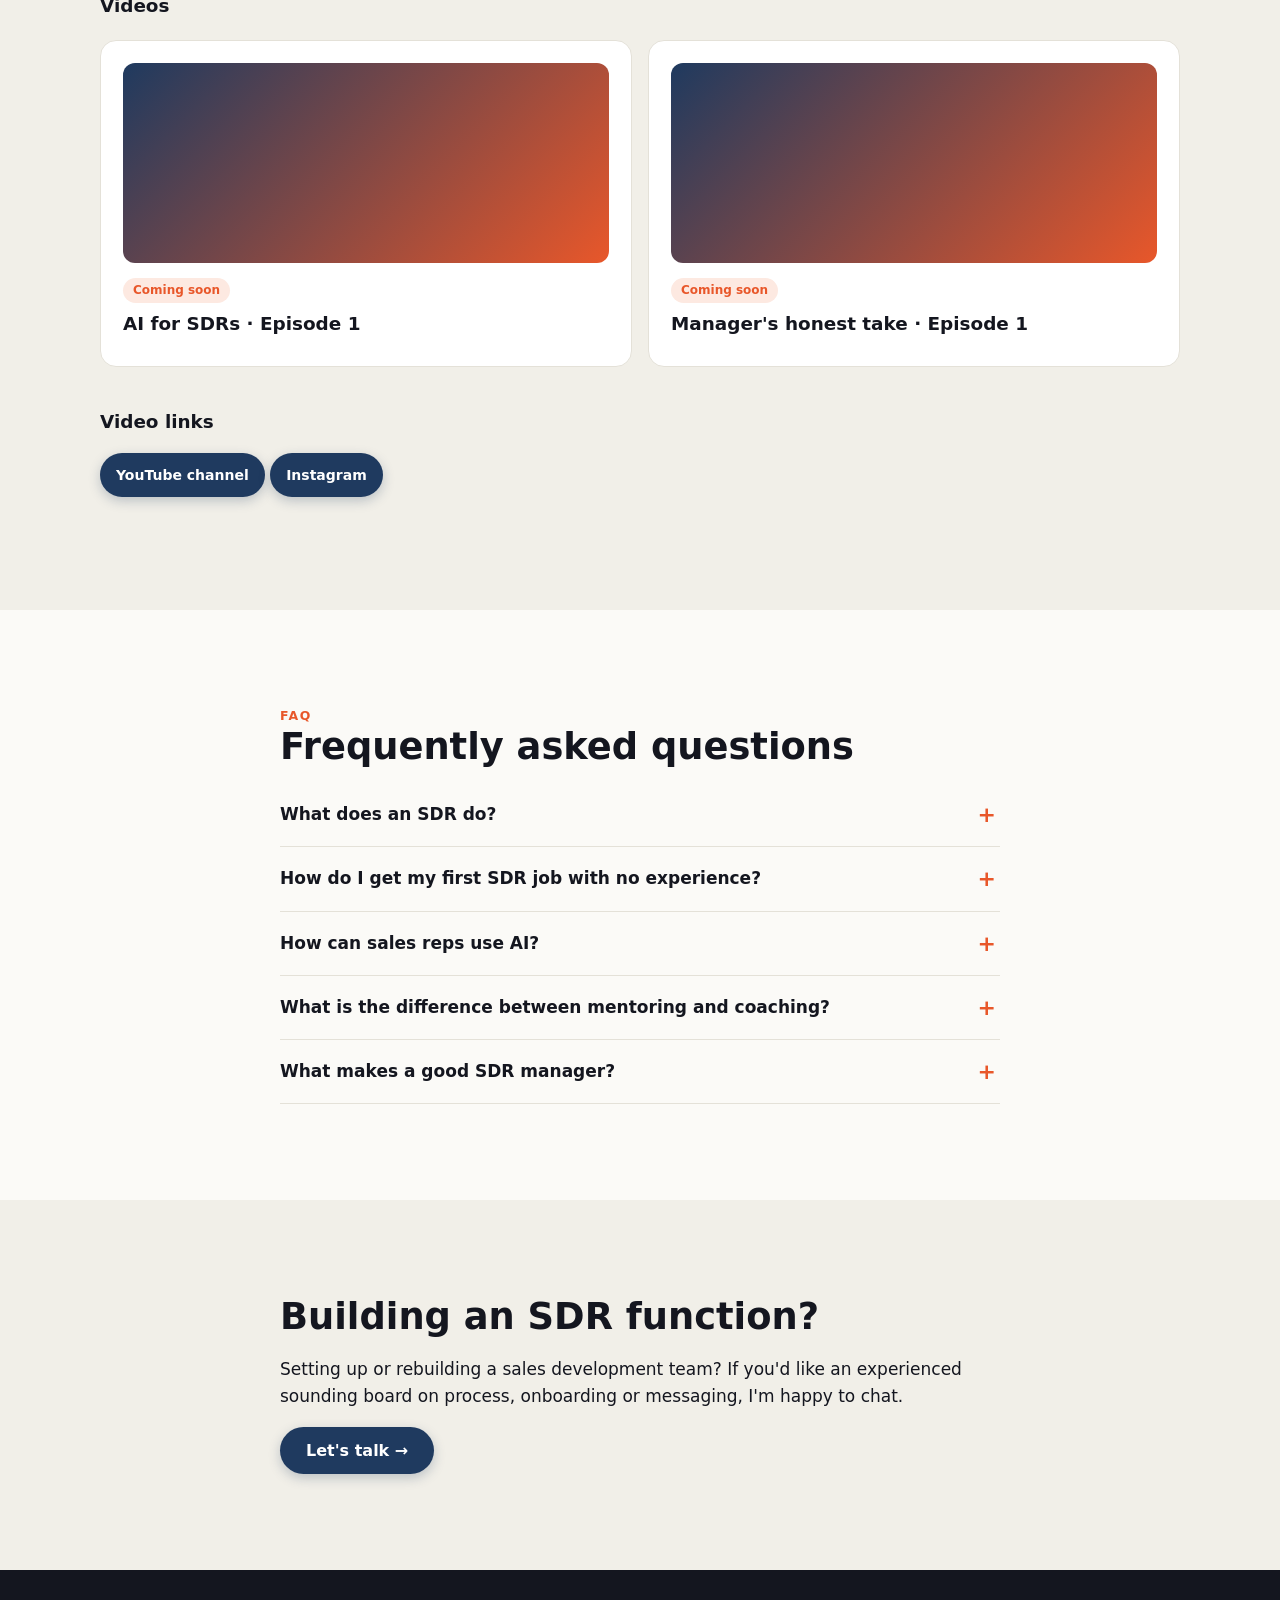
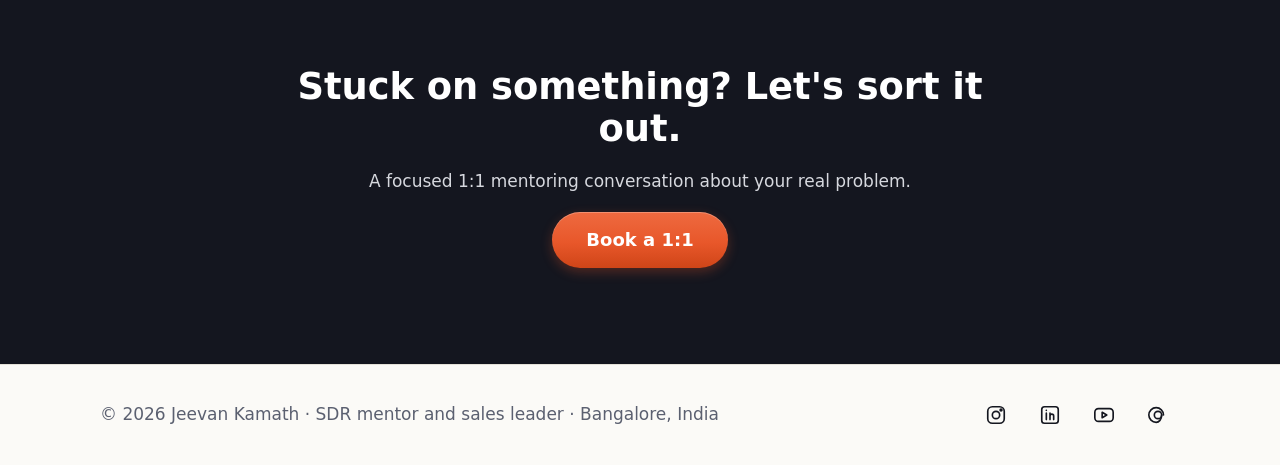
==== commit b54f8161: "Rework: SDR mentor & sales leader positioning, Experiments section, interactive elements; remove new" ====
--- a/index.html
+++ b/index.html
@@ -3,181 +3,222 @@
 <head>
 <meta charset="utf-8">
 <meta name="viewport" content="width=device-width,initial-scale=1">
-<title>Jeevan Kamath | SDR Mentor &amp; Sales Leader Learning to Close in Public</title>
-<meta name="description" content="Jeevan Kamath is a sales development leader and SDR mentor in Bangalore. Free help to land your first SDR job, use AI in sales, and lead SDR teams, plus honest lessons on closing.">
+<title>Jeevan Kamath | SDR Mentor, Sales Leader &amp; AI Generalist</title>
+<meta name="description" content="SDR mentor and sales leader in Bangalore. Free, practical help to land your first SDR job, use AI in sales and lead SDR teams.">
 <link rel="canonical" href="https://jeevankamath.github.io/">
 <meta name="robots" content="index,follow">
 <meta name="author" content="Jeevan Kamath">
 <meta property="og:type" content="website">
 <meta property="og:site_name" content="Jeevan Kamath">
-<meta property="og:title" content="Jeevan Kamath | SDR Mentor &amp; Sales Leader Learning to Close in Public">
-<meta property="og:description" content="Sales development leader and SDR mentor sharing what works in prospecting, leading SDR teams and learning to close, in public.">
+<meta property="og:title" content="Jeevan Kamath | SDR Mentor, Sales Leader &amp; AI Generalist">
+<meta property="og:description" content="AI generalist, SDR mentor and sales leader sharing what works in prospecting and leading SDR teams.">
 <meta property="og:url" content="https://jeevankamath.github.io/">
 <meta property="og:locale" content="en_GB">
 <meta name="twitter:card" content="summary">
-<meta name="twitter:title" content="Jeevan Kamath | SDR Mentor &amp; Sales Leader Learning to Close in Public">
-<meta name="twitter:description" content="Sales development leader and SDR mentor sharing what works in prospecting, leading SDR teams and learning to close, in public.">
+<meta name="twitter:title" content="Jeevan Kamath | SDR Mentor, Sales Leader &amp; AI Generalist">
+<meta name="twitter:description" content="AI generalist, SDR mentor and sales leader sharing what works in prospecting and leading SDR teams.">
 <meta name="theme-color" content="#e8572a">
 <link rel="stylesheet" href="styles.css">
 <script type="application/ld+json">
 {"@context":"https://schema.org","@graph":[
-{"@type":"Person","@id":"https://jeevankamath.github.io/#person","name":"Jeevan Kamath","jobTitle":"Sales development leader and mentor","url":"https://jeevankamath.github.io/",
+{"@type":"Person","@id":"https://jeevankamath.github.io/#person","name":"Jeevan Kamath","jobTitle":"SDR mentor and sales leader","description":"AI generalist, SDR mentor and sales leader based in Bangalore, India.","url":"https://jeevankamath.github.io/",
  "address":{"@type":"PostalAddress","addressLocality":"Bangalore","addressCountry":"IN"},
- "knowsAbout":["Sales development","SDR mentoring","Sales leadership","B2B prospecting","AI for sales","Closing and negotiation"],
+ "knowsAbout":["Sales development","SDR mentoring","Sales leadership","B2B prospecting","AI for sales"],
  "sameAs":["https://www.instagram.com/g1.mov/","https://www.linkedin.com/in/jeevan-kamath-802820140/","https://www.youtube.com/@Jeevankamath71","https://www.threads.com/@jeevankamath71"]},
 {"@type":"WebSite","@id":"https://jeevankamath.github.io/#website","url":"https://jeevankamath.github.io/","name":"Jeevan Kamath","inLanguage":"en-GB","publisher":{"@id":"https://jeevankamath.github.io/#person"}},
 {"@type":"FAQPage","@id":"https://jeevankamath.github.io/#faq","mainEntity":[
- {"@type":"Question","name":"What does an SDR do?","acceptedAnswer":{"@type":"Answer","text":"A sales development representative (SDR) finds and qualifies potential customers, then books meetings for account executives. The day is research, cold calls, emails and social messages. SDRs don't usually close deals; their job is to start good conversations with the right people at the right time."}},
+ {"@type":"Question","name":"What does an SDR do?","acceptedAnswer":{"@type":"Answer","text":"A sales development representative (SDR) finds and qualifies potential customers, then books meetings for account executives. The day is research, cold calls, emails and social messages. SDRs don't usually close deals. Their job is to start good conversations with the right people at the right time."}},
  {"@type":"Question","name":"How do I get my first SDR job with no experience?","acceptedAnswer":{"@type":"Answer","text":"Treat the job hunt as prospecting. Pick a short list of companies, research them, and reach out to hiring managers with a short, specific message. Show you can research, write and handle rejection. A mock cold call or a sample email sequence often beats a polished CV."}},
- {"@type":"Question","name":"How can sales reps use AI?","acceptedAnswer":{"@type":"Answer","text":"Start with an everyday problem, not the tool. Use AI to speed up account research, summarise calls, draft first versions of emails and prepare for objections. Then edit everything yourself. AI won't solve your problems for you; you solve them faster, using AI."}},
- {"@type":"Question","name":"What is the difference between mentoring and coaching?","acceptedAnswer":{"@type":"Answer","text":"Coaching usually focuses on a specific skill or target over a set period. Mentoring is a longer, two-way relationship: sharing experience, opening up how decisions get made and helping you think through your career. My 1:1s are mentoring: honest conversations about real problems you're facing."}},
- {"@type":"Question","name":"What makes a good SDR manager?","acceptedAnswer":{"@type":"Answer","text":"A good SDR manager coaches to patterns, not individual bad days. They look past activity counts to what's actually working, keep the CRM honest and give new reps a clear, simple onboarding path. Activity is not progress, and the manager's job is to help reps see the difference."}},
- {"@type":"Question","name":"Can an SDR leader learn to close deals?","acceptedAnswer":{"@type":"Answer","text":"Yes. Sales development teaches research, discovery and handling rejection, which are the foundations of closing. The new skills are running a full sales cycle, negotiating and presenting with confidence. I'm learning these in public from January 2027 and sharing what works and what doesn't."}}
+ {"@type":"Question","name":"How can sales reps use AI?","acceptedAnswer":{"@type":"Answer","text":"Start with an everyday problem, not the tool. Use AI to speed up account research, summarise calls, draft first versions of emails and prepare for objections. Then edit everything yourself. AI won't solve your problems for you. You solve them faster, using AI."}},
+ {"@type":"Question","name":"What is the difference between mentoring and coaching?","acceptedAnswer":{"@type":"Answer","text":"Coaching usually focuses on a specific skill or target over a set period. Mentoring is a longer, two-way relationship: sharing experience, explaining how decisions get made and helping you think through your career. My 1:1s are mentoring, which means honest conversations about the real problems you're facing."}},
+ {"@type":"Question","name":"What makes a good SDR manager?","acceptedAnswer":{"@type":"Answer","text":"A good SDR manager coaches to patterns, not individual bad days. They look past activity counts to what's actually working, keep the CRM honest and give new reps a clear, simple onboarding path. Activity is not progress, and the manager's job is to help reps see the difference."}}
 ]}]}
 </script>
 </head>
 <body>
 <a class="skip" href="#main">Skip to content</a>
+<div class="progress" aria-hidden="true"><span id="progress"></span></div>
 <header class="nav">
   <div class="wrap nav-in">
-    <a href="#top" class="logo" aria-label="Jeevan Kamath, home">Jeevan<span>.</span></a>
-    <nav class="links" aria-label="Main">
-      <a href="#mentoring">Mentoring</a><a href="#journey">Learning to close</a><a href="#frameworks">Frameworks</a><a href="#library">Library</a><a href="#faq">FAQ</a>
+    <a class="brand" href="#top">Jeevan Kamath</a>
+    <nav aria-label="Sections">
+      <a href="#mentoring" data-sec="mentoring">Mentoring</a>
+      <a href="#experiments" data-sec="experiments">Experiments</a>
+      <a href="#frameworks" data-sec="frameworks">Frameworks</a>
+      <a href="#library" data-sec="library">Library</a>
+      <a href="#faq" data-sec="faq">FAQ</a>
     </nav>
-    <div class="socials" data-socials></div>
-    <a class="btn btn-primary sm" data-link="booking" href="https://calendar.app.google/WUWmh8HrbW56DnaH7">Book a 1:1</a>
+    <a class="btn btn-primary btn-sm" data-link="booking" href="#">Book a 1:1</a>
   </div>
 </header>
 
 <main id="main">
-<section class="hero wrap" id="top" aria-labelledby="h1">
-  <p class="eyebrow">Sales development leader &amp; mentor · Bangalore, India</p>
-  <h1 id="h1">SDR mentor and sales leader, <em>learning to close in public.</em></h1>
-  <p class="lead">I spent three years as an SDR, then built and led SDR teams. Now I'm moving into business development, alliances and closing. I'll keep mentoring SDRs and share every lesson along the way, the wins and the stumbles.</p>
-  <div class="paths">
-    <a href="#mentoring" class="path"><span>New or breaking into sales?</span><b>Get free SDR mentoring →</b></a>
-    <a href="#journey" class="path"><span>Curious about closing?</span><b>Follow the journey →</b></a>
-  </div>
-  <div class="hero-cta"><a class="btn btn-primary" data-link="booking" href="https://calendar.app.google/WUWmh8HrbW56DnaH7">Book a 1:1</a><a class="btn btn-ghost" href="#newsletter">Get the weekly notes</a></div>
-</section>
-
-<section class="band" aria-labelledby="about-h"><div class="wrap about">
-  <div class="avatar" role="img" aria-label="Jeevan Kamath initials">JK</div>
-  <div><h2 id="about-h">Who is Jeevan Kamath?</h2>
-  <p>I'm a sales development leader and mentor based in Bangalore. I started as an SDR, spent three years on the phones and in the inbox, then moved into building and leading SDR teams. In January 2027 I start a business development and alliances role that includes closing, so I'm learning full-cycle sales in public and writing down what I learn.</p></div>
-</div></section>
-
-<section id="mentoring" class="wrap sec" aria-labelledby="mentoring-h">
-  <p class="eyebrow">SDR mentoring</p>
-  <h2 id="mentoring-h">How do I get my first SDR job, and get good at it?</h2>
-  <p class="sub">Free, practical help for new and aspiring reps. It's mentoring, not coaching: honest conversations about the real problems in your week.</p>
-  <div class="grid3">
-    <article class="card"><h3>How can sales reps use AI?</h3><p>The <b>AI for SDRs</b> series: one everyday problem, one AI shortcut. You don't need to learn AI. You need to understand your problems, then solve them using AI.</p><span class="tag">Series</span></article>
-    <article class="card"><h3>What do SDR managers really look for?</h3><p><b>Manager's honest take</b>: hiring, ramping, coaching and what quietly holds reps back, from someone who's sat on both sides of the desk.</p><span class="tag">Series</span></article>
-    <article class="card"><h3>Can I talk it through with you?</h3><p>Yes. Bring a real problem, like a sequence that isn't landing, an interview or a tough week. We'll work through it together in a 1:1.</p><a class="tag link" data-link="booking" href="https://calendar.app.google/WUWmh8HrbW56DnaH7">Book a 1:1 →</a></article>
-  </div>
-</section>
-
-<section id="journey" class="band" aria-labelledby="journey-h"><div class="wrap sec">
-  <p class="eyebrow">Learning in public · from January 2027</p>
-  <h2 id="journey-h">What does it take to go from SDR leader to closer?</h2>
-  <p class="sub">Booking the meeting is one craft; winning the deal is another. These are the skills I'm practising, with notes shared as I go.</p>
-  <div class="grid3">
-    <article class="card"><h3>How do you close a deal well?</h3><p>Running a full cycle from discovery to signature, and what changes when the number is yours.</p></article>
-    <article class="card"><h3>How do you negotiate without discounting?</h3><p>Preparing, trading rather than giving, and staying calm when the price conversation starts.</p></article>
-    <article class="card"><h3>How do you get better at public speaking?</h3><p>Presenting to buyers, partners and rooms full of people, and getting less nervous each time.</p></article>
-  </div>
-  <p class="note">Leading teams stays part of the story too: <b>Manager's honest take</b> carries on alongside the journey.</p>
-</div></section>
-
-<section id="frameworks" class="wrap sec" aria-labelledby="fw-h">
-  <p class="eyebrow">How I work</p>
-  <h2 id="fw-h">Which sales development frameworks actually work?</h2>
-  <p class="sub">The methods I've used to run and train SDR teams.</p>
-  <div class="grid2">
-    <article class="card big"><h3>Ask → Dig → Insight: six discovery questions</h3>
-      <ol class="qs"><li><b>Door</b>: how you got in</li><li><b>Pain</b>: what's actually hurting</li><li><b>Number</b>: what it costs</li><li><b>Scope / stack</b>: what's in place today</li><li><b>Why now</b>: what's changed</li><li><b>People</b>: who else cares</li></ol></article>
-    <div class="stack">
+<section class="hero snap" id="top">
+  <div class="wrap">
+    <p class="eyebrow">AI generalist · SDR mentor · Sales leader · Bangalore, India</p>
+    <h1>SDR mentor and sales leader, helping reps book more meetings.</h1>
+    <p class="lead">I spent three years as an SDR, then built and led SDR teams. Now I mentor SDRs, use AI to solve everyday sales problems, and share what works, plus what doesn't.</p>
+    <div class="quiz" id="quiz">
+      <p class="quiz-q"><strong>Which path are you?</strong></p>
+      <div class="quiz-opts" role="group" aria-label="Choose your path">
+        <button type="button" class="chip" data-path="new">I'm breaking into sales</button>
+        <button type="button" class="chip" data-path="sdr">I'm an SDR</button>
+        <button type="button" class="chip" data-path="lead">I lead a team</button>
+      </div>
+      <p class="quiz-result" id="quiz-result" aria-live="polite"></p>
+    </div>
+    <div class="paths" id="paths">
+      <a class="path" href="#mentoring" data-for="new sdr"><span>New or breaking into sales?</span><strong>Get free SDR mentoring →</strong></a>
+      <a class="path" href="#teams" data-for="lead"><span>Building an SDR team?</span><strong>Let's talk →</strong></a>
+    </div>
+    <div class="cta-row"><a class="btn btn-primary btn-lg" data-link="booking" href="#">Book a 1:1</a></div>
+  </div>
+</section>
+
+<section class="band snap reveal" id="about" data-badge="About">
+  <div class="wrap narrow">
+    <h2>Who is Jeevan Kamath?</h2>
+    <p>I'm an SDR mentor and sales leader based in Bangalore, and an AI generalist at heart. I started as an SDR and spent three years on the phones and in the inbox. Then I moved into building and leading SDR teams, and I share what I've learned along the way.</p>
+  </div>
+</section>
+
+<section class="snap reveal" id="mentoring" data-badge="Mentoring">
+  <div class="wrap">
+    <p class="eyebrow">SDR mentoring</p>
+    <h2>How do I get my first SDR job, and get good at it?</h2>
+    <p class="sub">Free, practical help for new and aspiring reps. It's mentoring, not coaching: honest conversations about the real problems in your week.</p>
+    <div class="grid3">
+      <article class="card"><span class="tag">Series</span><h3>How can sales reps use AI?</h3><p>The AI for SDRs series. One everyday problem, one AI shortcut. You don't need to learn AI; you need to understand your problems, then solve them using AI.</p></article>
+      <article class="card"><span class="tag">Series</span><h3>What do SDR managers really look for?</h3><p>Manager's honest take. Hiring, ramping, coaching and what quietly holds reps back, from a leader who's sat on both sides of the desk.</p></article>
+      <article class="card"><h3>Can I talk it through with you?</h3><p>Yes. Bring a real problem, like a sequence that isn't landing, an interview or a tough week, and we'll work through it together in a 1:1.</p><a class="more" data-link="booking" href="#">Book a 1:1 →</a></article>
+    </div>
+  </div>
+</section>
+
+<section class="band snap reveal" id="experiments" data-badge="Experiments">
+  <div class="wrap">
+    <p class="eyebrow">Experiments</p>
+    <h2>What am I experimenting with right now?</h2>
+    <p class="sub">Live tests with AI and sales development. Here's what I'm trying and what I'm learning.</p>
+    <div class="grid3">
+      <article class="card" data-todo="experiment"><span class="badge">Coming soon</span><h3>Experiment #1</h3></article>
+      <article class="card" data-todo="experiment"><span class="badge">Coming soon</span><h3>Experiment #2</h3></article>
+      <article class="card" data-todo="experiment"><span class="badge">Coming soon</span><h3>Experiment #3</h3></article>
+    </div>
+  </div>
+</section>
+
+<section class="snap reveal" id="frameworks" data-badge="Frameworks">
+  <div class="wrap">
+    <p class="eyebrow">How I lead</p>
+    <h2>Which sales development frameworks actually work?</h2>
+    <p class="sub">The methods I've used to build, run and train SDR teams.</p>
+
+    <h3 class="h3gap">Ask-Dig-Insight</h3>
+    <div class="grid3 flips">
+      <button type="button" class="flip" aria-pressed="false"><span class="face front"><b>Ask</b><small>Tap to flip</small></span><span class="face back">Open with a question that earns the conversation.</span></button>
+      <button type="button" class="flip" aria-pressed="false"><span class="face front"><b>Dig</b><small>Tap to flip</small></span><span class="face back">Go one layer deeper: what's really behind the answer?</span></button>
+      <button type="button" class="flip" aria-pressed="false"><span class="face front"><b>Insight</b><small>Tap to flip</small></span><span class="face back">Play back what you heard so the buyer sees it clearly.</span></button>
+    </div>
+
+    <div class="card checklist" id="checklist">
+      <h3>Six discovery questions</h3>
+      <p class="muted">Tick each one to unlock it.</p>
+      <ul>
+        <li><label><input type="checkbox"> <b>Door</b><span class="hint">how you got in</span></label></li>
+        <li><label><input type="checkbox"> <b>Pain</b><span class="hint">what's actually hurting</span></label></li>
+        <li><label><input type="checkbox"> <b>Number</b><span class="hint">what it costs</span></label></li>
+        <li><label><input type="checkbox"> <b>Scope / stack</b><span class="hint">what's in place today</span></label></li>
+        <li><label><input type="checkbox"> <b>Why now</b><span class="hint">what's changed</span></label></li>
+        <li><label><input type="checkbox"> <b>People</b><span class="hint">who else cares</span></label></li>
+      </ul>
+      <p class="unlock" id="unlock" hidden><span class="badge done">Discovery ready ✓</span> One-pager coming soon.</p>
+    </div>
+
+    <div class="grid2">
       <article class="card"><h3>14-day multichannel sequence</h3><p>Calls, email and social, spaced deliberately over two weeks so every touch has a reason.</p></article>
       <article class="card"><h3>Speed-to-lead rule</h3><p>When someone raises a hand, the clock starts. Respond while intent is warm.</p></article>
-      <article class="card"><h3>20-module onboarding kit</h3><p>Four phases. Each module has one page, one short video, a one-screen SOP and a self-check.</p></article>
-    </div>
-  </div>
-  <div class="principles">
-    <blockquote>Activity is not progress.</blockquote>
-    <blockquote>We fix patterns, not people.</blockquote>
-    <blockquote>If it isn't in your CRM, it didn't happen.</blockquote>
-  </div>
-</section>
-
-<section id="library" class="band" aria-labelledby="lib-h"><div class="wrap sec">
-  <p class="eyebrow">Library</p>
-  <h2 id="lib-h">Free sales development resources</h2>
-  <p class="sub">Nothing's published yet. These are on the way.</p>
-  <h3 class="lib-h">One-pagers</h3>
-  <div class="grid3">
-    <article class="card soon"><span class="badge">Coming soon</span><h4>Objection-handling playbook</h4><p>Common objections and calm, honest responses.</p></article>
-    <article class="card soon"><span class="badge">Coming soon</span><h4>Cold email swipe file</h4><p>Emails worth borrowing, with notes on why they work.</p></article>
-    <article class="card soon"><span class="badge">Coming soon</span><h4>Six discovery questions</h4><p>Ask-Dig-Insight on a single page.</p></article>
-  </div>
-  <h3 class="lib-h">Guides</h3>
-  <div class="grid3">
-    <article class="card soon"><span class="badge">Coming soon</span><h4>The 14-day sequence, step by step</h4><p>What to send, when and why.</p></article>
-    <article class="card soon"><span class="badge">Coming soon</span><h4>Onboarding new SDRs</h4><p>A walk-through of the 20-module kit for managers.</p></article>
-  </div>
-  <h3 class="lib-h">Videos</h3>
-  <div class="grid3">
-    <article class="card soon video"><div class="thumb" aria-hidden="true">▶</div><span class="badge">Coming soon</span><h4>AI for SDRs · Episode 1</h4></article>
-    <article class="card soon video"><div class="thumb" aria-hidden="true">▶</div><span class="badge">Coming soon</span><h4>Manager's honest take · Episode 1</h4></article>
-    <article class="card soon video"><div class="thumb" aria-hidden="true">▶</div><span class="badge">Coming soon</span><h4>Learning to close · Episode 1</h4></article>
-  </div>
-  <h3 class="lib-h">Video links</h3>
-  <ul class="vlinks">
-    <li><a data-link="youtube" href="https://www.youtube.com/@Jeevankamath71">YouTube channel</a></li>
-    <li><a data-link="instagram" href="https://www.instagram.com/g1.mov/">Instagram</a></li>
-  </ul>
-</div></section>
-
-<section id="newsletter" class="wrap sec narrow center" aria-labelledby="nl-h">
-  <h2 id="nl-h">Weekly notes from the sales floor</h2>
-  <p class="sub">One SDR tip, one leadership lesson, one thing I learned about closing. Short and spam-free. Signups open soon.</p>
-  <!-- TODO: connect to a newsletter provider (form action) -->
-  <form class="signup" data-todo="newsletter-provider" onsubmit="event.preventDefault();this.querySelector('.msg').hidden=false;">
-    <input type="email" required placeholder="you@example.com" aria-label="Email address">
-    <button class="btn btn-primary">Notify me</button>
-    <p class="msg" hidden>Thanks. Signups open soon.</p>
-  </form>
-</section>
-
-<section id="faq" class="band" aria-labelledby="faq-h"><div class="wrap sec narrow">
-  <p class="eyebrow">FAQ</p>
-  <h2 id="faq-h">Frequently asked questions</h2>
-  <div class="faq">
-    <details open><summary><h3>What does an SDR do?</h3></summary><p>A sales development representative (SDR) finds and qualifies potential customers, then books meetings for account executives. The day is research, cold calls, emails and social messages. SDRs don't usually close deals; their job is to start good conversations with the right people at the right time.</p></details>
-    <details><summary><h3>How do I get my first SDR job with no experience?</h3></summary><p>Treat the job hunt as prospecting. Pick a short list of companies, research them, and reach out to hiring managers with a short, specific message. Show you can research, write and handle rejection. A mock cold call or a sample email sequence often beats a polished CV.</p></details>
-    <details><summary><h3>How can sales reps use AI?</h3></summary><p>Start with an everyday problem, not the tool. Use AI to speed up account research, summarise calls, draft first versions of emails and prepare for objections. Then edit everything yourself. AI won't solve your problems for you; you solve them faster, using AI.</p></details>
-    <details><summary><h3>What is the difference between mentoring and coaching?</h3></summary><p>Coaching usually focuses on a specific skill or target over a set period. Mentoring is a longer, two-way relationship: sharing experience, opening up how decisions get made and helping you think through your career. My 1:1s are mentoring: honest conversations about real problems you're facing.</p></details>
-    <details><summary><h3>What makes a good SDR manager?</h3></summary><p>A good SDR manager coaches to patterns, not individual bad days. They look past activity counts to what's actually working, keep the CRM honest and give new reps a clear, simple onboarding path. Activity is not progress, and the manager's job is to help reps see the difference.</p></details>
-    <details><summary><h3>Can an SDR leader learn to close deals?</h3></summary><p>Yes. Sales development teaches research, discovery and handling rejection, which are the foundations of closing. The new skills are running a full sales cycle, negotiating and presenting with confidence. I'm learning these in public from January 2027 and sharing what works and what doesn't.</p></details>
-  </div>
-</div></section>
-
-<section id="teams" class="wrap sec center" aria-labelledby="teams-h">
-  <h2 id="teams-h">Building an SDR function?</h2>
-  <p class="sub">If you're setting up or rebuilding a sales development team and want a sounding board on process, onboarding or messaging, I'm happy to chat.</p>
-  <a class="btn btn-ghost" data-link="consulting" href="https://calendar.app.google/WUWmh8HrbW56DnaH7">Let's talk →</a>
-</section>
-
-<section class="band" aria-labelledby="cta-h"><div class="wrap sec center">
-  <h2 id="cta-h">Stuck on something? Let's sort it out.</h2>
-  <p class="sub">A focused 1:1 mentoring conversation about your real problem.</p>
-  <a class="btn btn-primary lg" data-link="booking" href="https://calendar.app.google/WUWmh8HrbW56DnaH7">Book a 1:1</a>
-</div></section>
+    </div>
+
+    <div class="card levelmap">
+      <h3>20-module onboarding kit</h3>
+      <p>Four phases. Each module has one page, one short video, a one-screen SOP and a self-check.</p>
+      <ol class="phases" id="phases"></ol>
+    </div>
+
+    <h3 class="h3gap">Principles</h3>
+    <div class="principles" id="principles">
+      <blockquote class="pcard active">Activity is not progress.</blockquote>
+      <blockquote class="pcard">We fix patterns, not people.</blockquote>
+      <blockquote class="pcard">If it isn't in your CRM, it didn't happen.</blockquote>
+    </div>
+    <div class="pnav"><button type="button" class="btn btn-ghost btn-sm" id="pprev" aria-label="Previous principle">←</button><button type="button" class="btn btn-ghost btn-sm" id="pnext" aria-label="Next principle">→</button></div>
+  </div>
+</section>
+
+<section class="band snap reveal" id="library" data-badge="Library">
+  <div class="wrap">
+    <p class="eyebrow">Library</p>
+    <h2>Free sales development resources</h2>
+    <p class="sub">Nothing's published yet. These are on the way.</p>
+    <h3 class="h3gap">One-pagers</h3>
+    <div class="grid3">
+      <article class="card"><span class="badge">Coming soon</span><h3>Objection-handling playbook</h3><p>Common objections and calm, honest responses.</p></article>
+      <article class="card"><span class="badge">Coming soon</span><h3>Cold email swipe file</h3><p>Emails worth borrowing, with notes on why they work.</p></article>
+      <article class="card"><span class="badge">Coming soon</span><h3>Six discovery questions</h3><p>Ask-Dig-Insight on a single page.</p></article>
+    </div>
+    <h3 class="h3gap">Guides</h3>
+    <div class="grid2">
+      <article class="card"><span class="badge">Coming soon</span><h3>The 14-day sequence, step by step</h3><p>What to send, when and why.</p></article>
+      <article class="card"><span class="badge">Coming soon</span><h3>Onboarding new SDRs</h3><p>A walk-through of the 20-module kit for managers.</p></article>
+    </div>
+    <h3 class="h3gap">Videos</h3>
+    <div class="grid2">
+      <article class="card vid"><div class="thumb"></div><span class="badge">Coming soon</span><h3>AI for SDRs · Episode 1</h3></article>
+      <article class="card vid"><div class="thumb"></div><span class="badge">Coming soon</span><h3>Manager's honest take · Episode 1</h3></article>
+    </div>
+    <h3 class="h3gap">Video links</h3>
+    <p class="links"><a class="btn btn-secondary btn-sm" data-link="youtube" href="#">YouTube channel</a> <a class="btn btn-secondary btn-sm" data-link="instagram" href="#">Instagram</a></p>
+  </div>
+</section>
+
+<section class="snap reveal" id="faq" data-badge="FAQ">
+  <div class="wrap narrow">
+    <p class="eyebrow">FAQ</p>
+    <h2>Frequently asked questions</h2>
+    <details><summary>What does an SDR do?</summary><p>A sales development representative (SDR) finds and qualifies potential customers, then books meetings for account executives. The day is research, cold calls, emails and social messages. SDRs don't usually close deals. Their job is to start good conversations with the right people at the right time.</p></details>
+    <details><summary>How do I get my first SDR job with no experience?</summary><p>Treat the job hunt as prospecting. Pick a short list of companies, research them, and reach out to hiring managers with a short, specific message. Show you can research, write and handle rejection. A mock cold call or a sample email sequence often beats a polished CV.</p></details>
+    <details><summary>How can sales reps use AI?</summary><p>Start with an everyday problem, not the tool. Use AI to speed up account research, summarise calls, draft first versions of emails and prepare for objections. Then edit everything yourself. AI won't solve your problems for you. You solve them faster, using AI.</p></details>
+    <details><summary>What is the difference between mentoring and coaching?</summary><p>Coaching usually focuses on a specific skill or target over a set period. Mentoring is a longer, two-way relationship: sharing experience, explaining how decisions get made and helping you think through your career. My 1:1s are mentoring, which means honest conversations about the real problems you're facing.</p></details>
+    <details><summary>What makes a good SDR manager?</summary><p>A good SDR manager coaches to patterns, not individual bad days. They look past activity counts to what's actually working, keep the CRM honest and give new reps a clear, simple onboarding path. Activity is not progress, and the manager's job is to help reps see the difference.</p></details>
+  </div>
+</section>
+
+<section class="band snap reveal" id="teams" data-badge="Teams">
+  <div class="wrap narrow">
+    <h2>Building an SDR function?</h2>
+    <p>Setting up or rebuilding a sales development team? If you'd like an experienced sounding board on process, onboarding or messaging, I'm happy to chat.</p>
+    <a class="btn btn-secondary" data-link="consulting" href="#">Let's talk →</a>
+  </div>
+</section>
+
+<section class="closing snap reveal">
+  <div class="wrap narrow center">
+    <h2>Stuck on something? Let's sort it out.</h2>
+    <p>A focused 1:1 mentoring conversation about your real problem.</p>
+    <a class="btn btn-primary btn-lg" data-link="booking" href="#">Book a 1:1</a>
+  </div>
+</section>
 </main>
 
-<footer class="foot"><div class="wrap foot-in">
-  <p>© <span id="yr">2026</span> Jeevan Kamath · Bangalore, India</p>
-  <div class="socials" data-socials></div>
-</div></footer>
-<script src="script.js" defer></script>
-</body></html>
+<a class="btn btn-primary fab" id="fab" data-link="booking" href="#">Book a 1:1</a>
+
+<footer>
+  <div class="wrap foot">
+    <p>© <span id="yr">2026</span> Jeevan Kamath · SDR mentor and sales leader · Bangalore, India</p>
+    <div class="socials" data-socials></div>
+  </div>
+</footer>
+<script src="script.js"></script>
+</body>
+</html>
--- a/styles.css
+++ b/styles.css
@@ -1,54 +1,125 @@
-:root{--ink:#14161f;--muted:#5b6070;--bg:#fbfaf7;--band:#f1efe8;--acc:#e8572a;--acc2:#1f3a5f;--card:#fff;--line:#e4e1d8;--r:16px}
-*{box-sizing:border-box}html{scroll-behavior:smooth}
+:root{--ink:#14161f;--muted:#5b6070;--bg:#fbfaf7;--band:#f1efe8;--acc:#e8572a;--acc-d:#cf4518;--acc2:#1f3a5f;--card:#fff;--line:#e4e1d8;--r:16px}
+*{box-sizing:border-box}
+html{scroll-behavior:smooth;scroll-snap-type:y proximity;scroll-padding-top:72px}
 body{margin:0;font:17px/1.6 system-ui,-apple-system,"Segoe UI",Inter,sans-serif;color:var(--ink);background:var(--bg)}
-a{color:inherit}.wrap{max-width:1120px;margin:0 auto;padding:0 24px}
-h1,h2,h3,h4{line-height:1.15;margin:0 0 .5em;letter-spacing:-.01em}
-h1{font-size:clamp(2.2rem,5.5vw,4rem);max-width:15ch}h1 em{font-style:normal;color:var(--acc)}
-h2{font-size:clamp(1.6rem,3vw,2.3rem)}
-.eyebrow{text-transform:uppercase;letter-spacing:.12em;font-size:.78rem;font-weight:700;color:var(--acc);margin:0 0 .8em}
-.lead{font-size:1.2rem;max-width:60ch;color:var(--muted)}.lead strong{color:var(--ink)}
-.sub{color:var(--muted);max-width:60ch;margin-top:-.2em}
-.nav{position:sticky;top:0;z-index:10;background:rgba(251,250,247,.9);backdrop-filter:blur(8px);border-bottom:1px solid var(--line)}
+a{color:var(--acc2)}
+.skip{position:absolute;left:-999px}.skip:focus{left:12px;top:12px;z-index:99;background:#fff;padding:8px 12px}
+.wrap{max-width:1120px;margin:0 auto;padding:0 20px}.narrow{max-width:760px}.center{text-align:center}
+.progress{position:fixed;top:64px;left:0;right:0;height:3px;z-index:60}
+.progress span{display:block;height:100%;width:0;background:linear-gradient(90deg,#e8572a,#cf4518)}
+.nav{position:sticky;top:0;z-index:50;height:64px;background:rgba(251,250,247,.9);backdrop-filter:blur(10px);-webkit-backdrop-filter:blur(10px);border-bottom:1px solid var(--line)}
 .nav-in{display:flex;align-items:center;gap:20px;height:64px}
-.logo{font-weight:800;font-size:1.3rem;text-decoration:none}.logo span{color:var(--acc)}
-.links{display:flex;gap:18px;margin-left:auto}.links a{text-decoration:none;color:var(--muted);font-size:.93rem}.links a:hover{color:var(--ink)}
-.socials{display:flex;gap:8px}.socials a{display:grid;place-items:center;width:34px;height:34px;border-radius:50%;border:1px solid var(--line);color:var(--muted)}
-.socials a:hover{color:var(--acc);border-color:var(--acc)}.socials svg{width:17px;height:17px}
-.btn{display:inline-block;padding:13px 24px;border-radius:999px;font-weight:650;text-decoration:none;border:2px solid transparent;cursor:pointer;font-size:1rem}
-.btn-primary{background:var(--acc);color:#fff}.btn-primary:hover{background:#cf4518}
-.btn-ghost{border-color:var(--ink)}.btn-ghost:hover{background:var(--ink);color:#fff}
-.btn.sm{padding:8px 16px;font-size:.9rem}.btn.lg{padding:16px 34px;font-size:1.1rem}
-.hero{padding:88px 24px 72px}.hero-cta{display:flex;gap:12px;flex-wrap:wrap;margin-top:28px}
-.paths{display:grid;grid-template-columns:1fr 1fr;gap:16px;margin-top:36px;max-width:760px}
-.path{display:flex;flex-direction:column;gap:4px;padding:20px 22px;border:1px solid var(--line);border-radius:var(--r);background:var(--card);text-decoration:none;transition:.2s}
-.path span{color:var(--muted);font-size:.92rem}.path b{color:var(--acc2)}.path:hover{border-color:var(--acc);transform:translateY(-2px)}
-.band{background:var(--band)}.sec{padding:80px 24px}
-.about{display:flex;gap:32px;align-items:center;padding:56px 24px}
-.avatar{flex:none;width:110px;height:110px;border-radius:50%;background:var(--acc2);color:#fff;display:grid;place-items:center;font-size:2rem;font-weight:800}
-.grid3{display:grid;grid-template-columns:repeat(3,1fr);gap:20px;margin-top:28px}
-.grid2{display:grid;grid-template-columns:1.1fr 1fr;gap:20px;margin-top:28px}
-.stack{display:grid;gap:20px}
-.card{background:var(--card);border:1px solid var(--line);border-radius:var(--r);padding:26px;position:relative;text-decoration:none;display:block}
-.card p{color:var(--muted);margin:0 0 .8em}
-.tag{display:inline-block;font-size:.8rem;font-weight:650;color:var(--acc2);background:#e8eef6;padding:4px 10px;border-radius:999px;text-decoration:none}
-.qs{padding-left:1.2em;margin:0}.qs li{padding:6px 0;border-bottom:1px dashed var(--line)}
-.principles{display:grid;grid-template-columns:repeat(3,1fr);gap:20px;margin-top:28px}
-blockquote{margin:0;padding:22px;border-left:4px solid var(--acc);background:var(--card);border-radius:0 var(--r) var(--r) 0;font-weight:700;font-size:1.1rem}
-.lib-h{margin-top:44px;font-size:1.2rem}
-.soon{border-style:dashed;background:transparent}.badge{display:inline-block;font-size:.72rem;font-weight:700;text-transform:uppercase;letter-spacing:.08em;color:var(--acc);background:#fde9e1;padding:3px 9px;border-radius:999px;margin-bottom:10px}
-.thumb{aspect-ratio:16/9;border-radius:10px;background:linear-gradient(135deg,#1f3a5f,#e8572a);display:grid;place-items:center;color:#fff;font-size:2rem;margin-bottom:14px;opacity:.85}
-.vlinks{list-style:none;padding:0;display:flex;gap:24px;flex-wrap:wrap}.vlinks a{font-weight:650}
-.center{text-align:center}.center .sub{margin-left:auto;margin-right:auto}.narrow{max-width:640px}.mt{margin-top:32px}
-.signup{display:flex;gap:10px;flex-wrap:wrap;justify-content:center;margin-top:20px}
-.signup input{flex:1;min-width:220px;padding:13px 18px;border-radius:999px;border:1px solid var(--line);font:inherit}
-.msg{width:100%;color:var(--acc2);font-weight:600}
-.foot{border-top:1px solid var(--line);padding:28px 0}.foot-in{display:flex;justify-content:space-between;align-items:center;gap:16px;flex-wrap:wrap}.foot p{margin:0;color:var(--muted)}
-@media (max-width:900px){.links{display:none}.grid3,.principles{grid-template-columns:1fr 1fr}.grid2{grid-template-columns:1fr}}
-@media (max-width:600px){.nav .socials{display:none}.grid3,.principles,.paths{grid-template-columns:1fr}.about{flex-direction:column;text-align:center}.hero{padding:56px 20px}.sec{padding:60px 20px}}
-.skip{position:absolute;left:-999px}.skip:focus{left:12px;top:12px;z-index:99;background:#fff;padding:8px 12px}
-.note{margin-top:24px;color:var(--muted)}
-.faq details{background:var(--card);border:1px solid var(--line);border-radius:var(--r);padding:4px 22px;margin-top:12px}
-.faq summary{cursor:pointer;list-style:none}.faq summary::-webkit-details-marker{display:none}
-.faq summary h3{display:inline;font-size:1.05rem;margin:0;line-height:3.2}.faq summary::after{content:"+";float:right;line-height:3.2;color:var(--acc);font-weight:700}
-.faq details[open] summary::after{content:"–"}.faq details p{color:var(--muted);margin:0 0 16px}
-.sec.narrow{max-width:760px}
+.brand{font-weight:800;color:var(--ink);text-decoration:none;margin-right:auto}
+.nav nav{display:flex;gap:4px}
+.nav nav a{color:var(--muted);text-decoration:none;font-weight:600;font-size:15px;padding:8px 10px;border-radius:999px;min-height:44px;display:inline-flex;align-items:center;gap:6px}
+.nav nav a.active{color:var(--ink);background:var(--band)}
+.nav nav a.seen::after{content:"✓";font-size:11px;color:#fff;background:var(--acc2);border-radius:999px;width:16px;height:16px;display:inline-grid;place-items:center}
+section{padding:72px 0}
+.band{background:var(--band)}
+.snap{scroll-snap-align:start}
+h1{font-size:clamp(2.2rem,5.5vw,4rem);line-height:1.08;letter-spacing:-.01em;margin:.2em 0 .35em}
+h2{font-size:clamp(1.6rem,3vw,2.3rem);line-height:1.15;margin:0 0 .4em}
+h3{font-size:1.15rem;margin:.3em 0}
+.h3gap{margin-top:40px}
+.eyebrow{font-size:.78rem;text-transform:uppercase;letter-spacing:.12em;color:var(--acc);font-weight:700;margin:0}
+.lead{font-size:1.2rem;color:var(--muted);max-width:680px}
+.sub,.muted{color:var(--muted)}
+.hero{padding:64px 0 72px}
+/* quiz + paths */
+.quiz{margin:28px 0 16px}.quiz-q{margin:0 0 10px}
+.quiz-opts{display:flex;flex-wrap:wrap;gap:10px}
+.chip{font:inherit;font-size:15px;font-weight:600;min-height:44px;padding:8px 16px;border-radius:999px;border:2px solid var(--line);background:#fff;color:var(--ink);cursor:pointer;transition:border-color 150ms,background 200ms,transform 150ms ease-out}
+.chip:hover{border-color:var(--acc);transform:translateY(-2px)}
+.chip[aria-pressed="true"]{border-color:var(--acc2);background:#e8eef6}
+.chip:focus-visible{outline:3px solid var(--acc2);outline-offset:2px}
+.quiz-result{min-height:1.6em;margin:10px 0 0;font-weight:600;color:var(--acc2)}
+.paths{display:grid;grid-template-columns:1fr;gap:12px;margin:12px 0 24px;max-width:760px}
+.path{display:flex;flex-direction:column;padding:18px 20px;border:1px solid var(--line);border-radius:var(--r);background:#fff;text-decoration:none;color:var(--ink);transition:transform 150ms ease-out,box-shadow 150ms,border-color 200ms}
+.path span{color:var(--muted)}.path strong{color:var(--acc)}
+.path:hover{transform:translateY(-2px);box-shadow:0 8px 20px rgba(20,22,31,.08)}
+.path.pick{border-color:var(--acc);box-shadow:0 0 0 3px #fde9e1;order:-1}
+.cta-row{display:flex;gap:12px;flex-wrap:wrap}
+/* cards */
+.grid3,.grid2{display:grid;grid-template-columns:1fr;gap:16px;margin-top:20px}
+.card{background:var(--card);border:1px solid var(--line);border-radius:var(--r);padding:22px}
+.card p{margin:.4em 0 0;color:var(--muted)}
+.tag,.badge{display:inline-block;font-size:12px;font-weight:700;padding:3px 10px;border-radius:999px}
+.tag{color:var(--acc2);background:#e8eef6}.badge{color:var(--acc);background:#fde9e1}
+.badge.done{color:#fff;background:var(--acc2)}
+.more{display:inline-block;margin-top:12px;font-weight:650;color:var(--acc);text-decoration:none}
+.thumb{aspect-ratio:16/9;max-height:200px;width:100%;border-radius:12px;background:linear-gradient(135deg,#1f3a5f,#e8572a);margin-bottom:12px}
+/* flips */
+.flip{font:inherit;color:inherit;position:relative;height:150px;border:0;padding:0;background:none;cursor:pointer;perspective:900px;border-radius:var(--r)}
+.face{position:absolute;inset:0;display:flex;flex-direction:column;align-items:center;justify-content:center;gap:4px;padding:18px;border-radius:var(--r);backface-visibility:hidden;-webkit-backface-visibility:hidden;transition:transform 400ms ease}
+.front{background:#fff;border:1px solid var(--line)}.front b{font-size:1.6rem}.front small{color:var(--muted)}
+.back{background:var(--acc2);color:#fff;transform:rotateY(180deg);text-align:center}
+.flip[aria-pressed="true"] .front{transform:rotateY(-180deg)}
+.flip[aria-pressed="true"] .back{transform:rotateY(0)}
+.flip:focus-visible{outline:3px solid var(--acc2);outline-offset:3px}
+/* checklist */
+.checklist{margin-top:24px}
+.checklist ul{list-style:none;padding:0;margin:12px 0 0;display:grid;gap:8px}
+.checklist label{display:flex;align-items:center;gap:10px;min-height:44px;padding:6px 12px;border:1px solid var(--line);border-radius:12px;cursor:pointer;flex-wrap:wrap}
+.checklist input{width:20px;height:20px;accent-color:var(--acc2)}
+.checklist .hint{color:var(--muted);opacity:0;max-width:0;overflow:hidden;white-space:nowrap;transition:opacity 200ms}
+.checklist input:checked~.hint{opacity:1;max-width:none}
+.checklist label:has(input:checked){border-color:var(--acc2);background:#e8eef6}
+.unlock{margin-top:14px}
+/* level map */
+.levelmap{margin-top:16px}
+.phases{list-style:none;padding:0;margin:18px 0 0;display:grid;grid-template-columns:1fr;gap:14px;counter-reset:ph}
+.phase{position:relative;padding:14px 16px;border-radius:12px;background:var(--band)}
+.phase b{display:block;margin-bottom:8px}
+.dots{display:flex;gap:8px;flex-wrap:wrap}
+.dot{width:30px;height:30px;border-radius:999px;border:2px solid var(--acc);background:#fff;font:600 12px/1 inherit;color:var(--ink);cursor:pointer;position:relative}
+.dot:hover,.dot:focus-visible{background:var(--acc);color:#fff;outline:none}
+.dot:hover::after,.dot:focus-visible::after{content:"page · video · SOP · self-check";position:absolute;bottom:120%;left:50%;transform:translateX(-50%);white-space:nowrap;background:var(--ink);color:#fff;font-size:12px;padding:4px 8px;border-radius:6px;z-index:5}
+/* principles */
+.principles{position:relative;min-height:130px;margin-top:16px}
+.pcard{margin:0;position:absolute;inset:0;display:flex;align-items:center;padding:24px 28px;background:#fff;border:1px solid var(--line);border-left:4px solid var(--line);border-radius:var(--r);font-size:clamp(1.2rem,2.4vw,1.6rem);font-weight:700;opacity:0;transform:translateY(8px);transition:opacity 250ms,transform 250ms}
+.pcard.active{opacity:1;transform:scale(1.02);border-left-color:var(--acc);z-index:2}
+.pnav{display:flex;gap:8px;margin-top:20px}
+/* faq */
+details{border-bottom:1px solid var(--line);padding:6px 0}
+summary{cursor:pointer;font-weight:650;padding:12px 32px 12px 0;list-style:none;position:relative;min-height:44px}
+summary::-webkit-details-marker{display:none}
+summary::after{content:"+";position:absolute;right:4px;top:8px;font-size:22px;color:var(--acc);transition:transform 200ms}
+details[open] summary::after{transform:rotate(45deg)}
+details p{margin:0 0 14px;color:var(--muted)}
+summary:focus-visible{outline:3px solid var(--acc2);outline-offset:2px}
+.closing{background:var(--ink);color:#fff}.closing p{color:#d6d8de}
+/* buttons */
+.btn{display:inline-flex;align-items:center;justify-content:center;gap:6px;font:inherit;font-size:16px;font-weight:650;line-height:1.2;border-radius:999px;padding:14px 26px;text-decoration:none;cursor:pointer;border:0;min-height:44px;transition:transform 150ms ease-out,box-shadow 150ms,background 200ms,color 200ms}
+.btn:hover{transform:translateY(-2px)}
+.btn:active{transform:translateY(0) scale(.98);transition-duration:80ms}
+.btn:focus-visible{outline:none;box-shadow:0 0 0 3px #fbfaf7,0 0 0 6px #1f3a5f}
+.btn-sm{font-size:14px;padding:9px 16px}.btn-lg{font-size:18px;padding:17px 34px}
+.btn-primary{color:#fff;background:linear-gradient(180deg,#ee6a40 0%,#e8572a 55%,#cf4518 100%);box-shadow:inset 0 1px 0 rgba(255,255,255,.25),0 4px 12px rgba(232,87,42,.30),0 1px 2px rgba(20,22,31,.12)}
+.btn-primary:hover{background:linear-gradient(180deg,#e8572a 0%,#cf4518 100%);box-shadow:0 8px 20px rgba(232,87,42,.35)}
+.btn-primary:active{box-shadow:inset 0 2px 6px rgba(207,69,24,.45),0 2px 6px rgba(232,87,42,.30)}
+.btn-secondary{color:#fff;background:#1f3a5f;box-shadow:0 4px 12px rgba(31,58,95,.25)}
+.btn-secondary:hover{background:#274a78}
+.btn-secondary:focus-visible{box-shadow:0 0 0 3px #fbfaf7,0 0 0 6px #e8572a}
+.btn-ghost{color:#14161f;background:transparent;border:2px solid #14161f;padding:12px 24px}
+.btn-ghost.btn-sm{padding:7px 14px}
+.btn-ghost:hover{background:#14161f;color:#fff}
+.band .btn-ghost{color:#1f3a5f;border-color:#1f3a5f}
+.btn[disabled],.btn[aria-disabled="true"]{opacity:.45;cursor:not-allowed;box-shadow:none;transform:none}
+.fab{position:fixed;right:16px;bottom:16px;z-index:40;opacity:0;pointer-events:none;transition:opacity 200ms,transform 150ms ease-out}
+.fab.show{opacity:1;pointer-events:auto}
+/* reveal */
+.js .reveal{opacity:0;transform:translateY(12px);transition:opacity 300ms ease-out,transform 300ms ease-out}
+.js .reveal.in{opacity:1;transform:none}
+footer{padding:28px 0;border-top:1px solid var(--line)}
+.foot{display:flex;flex-wrap:wrap;gap:12px;align-items:center;justify-content:space-between}.foot p{margin:0;color:var(--muted)}
+.socials{display:flex;gap:10px}.socials a{color:var(--ink);display:inline-grid;place-items:center;width:44px;height:44px}.socials svg{width:22px;height:22px}
+@media (max-width:899px){.nav nav{display:none}}
+@media (min-width:600px){.paths{grid-template-columns:1fr 1fr}.grid2{grid-template-columns:1fr 1fr}.phases{grid-template-columns:1fr 1fr}}
+@media (min-width:900px){.grid3{grid-template-columns:repeat(3,1fr)}.phases{grid-template-columns:repeat(4,1fr)}.fab{display:none}section{padding:96px 0}}
+@media (prefers-reduced-motion:reduce){
+  html{scroll-behavior:auto;scroll-snap-type:none}
+  *,*::before,*::after{transition-property:opacity!important;animation:none!important}
+  .js .reveal{opacity:1;transform:none}
+  .btn:hover,.chip:hover,.path:hover{transform:none}
+  .face{transition:none}.pcard,.pcard.active{transform:none}
+}
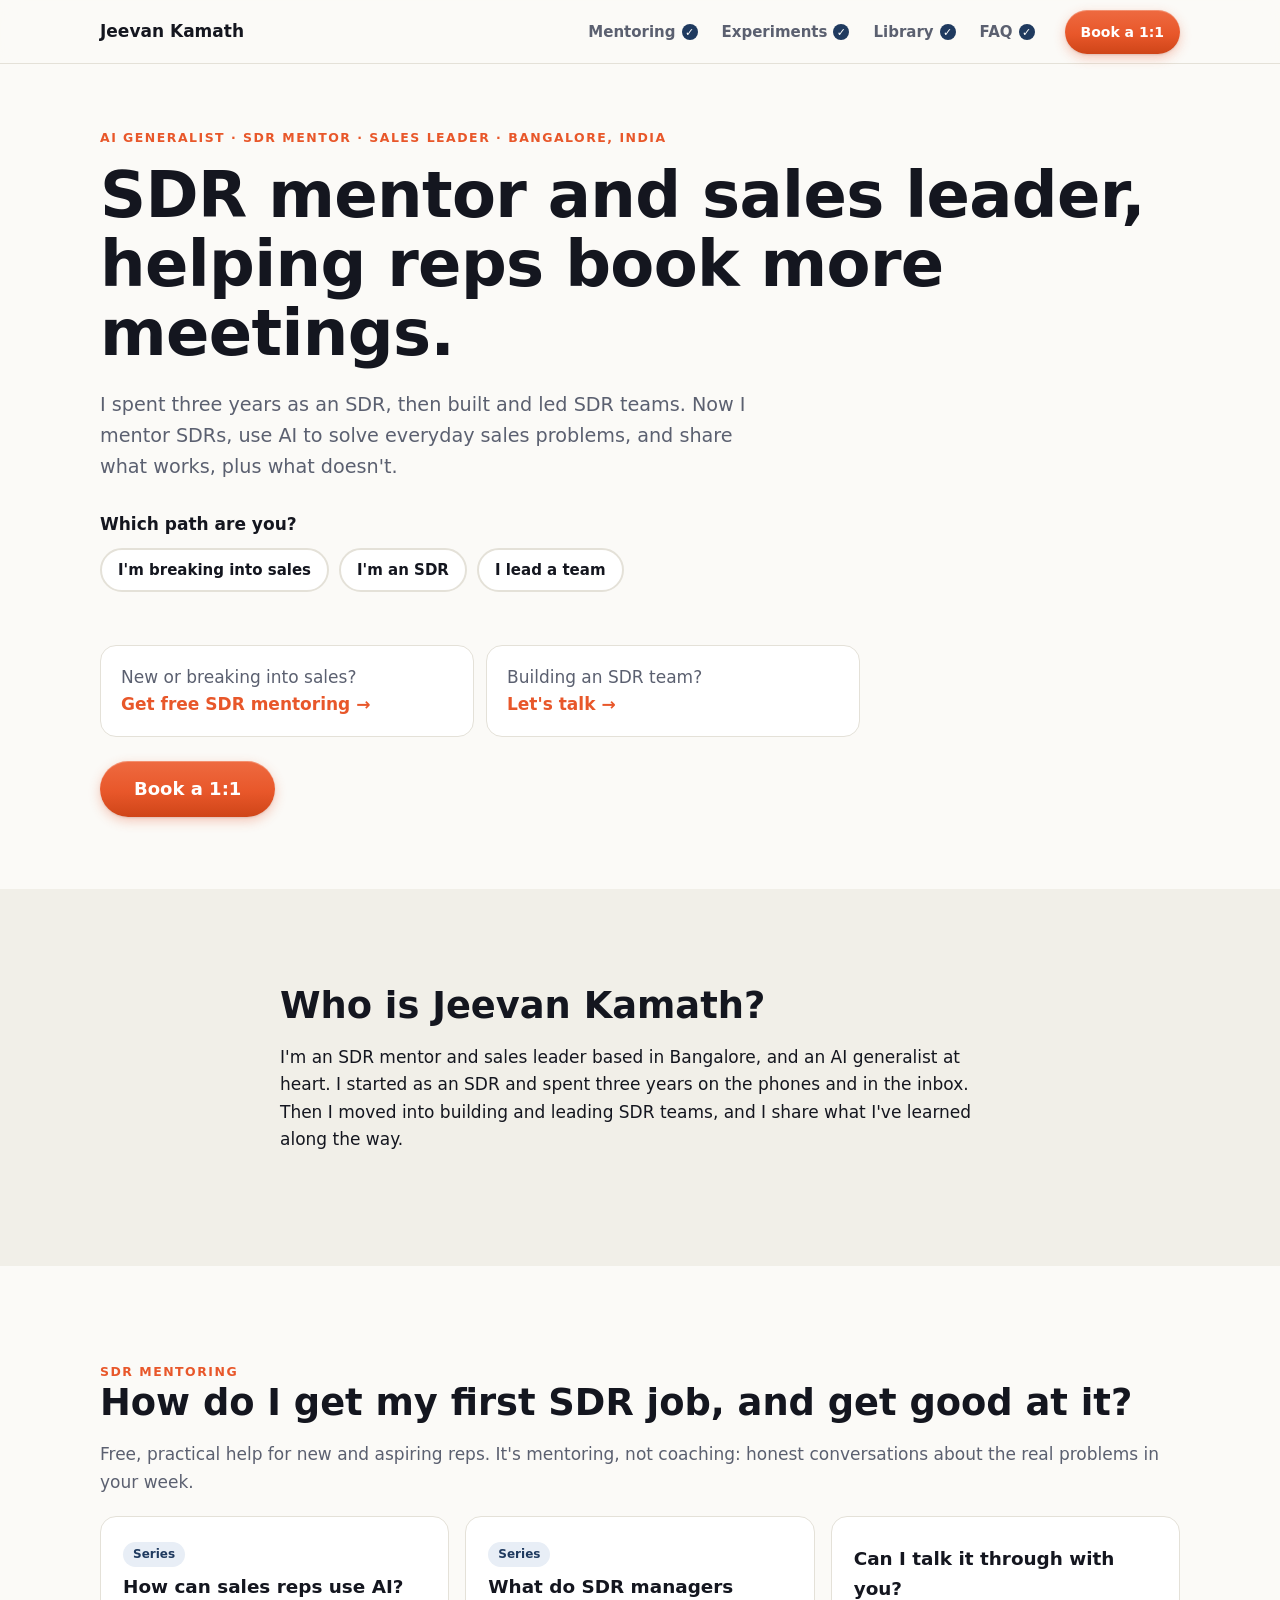
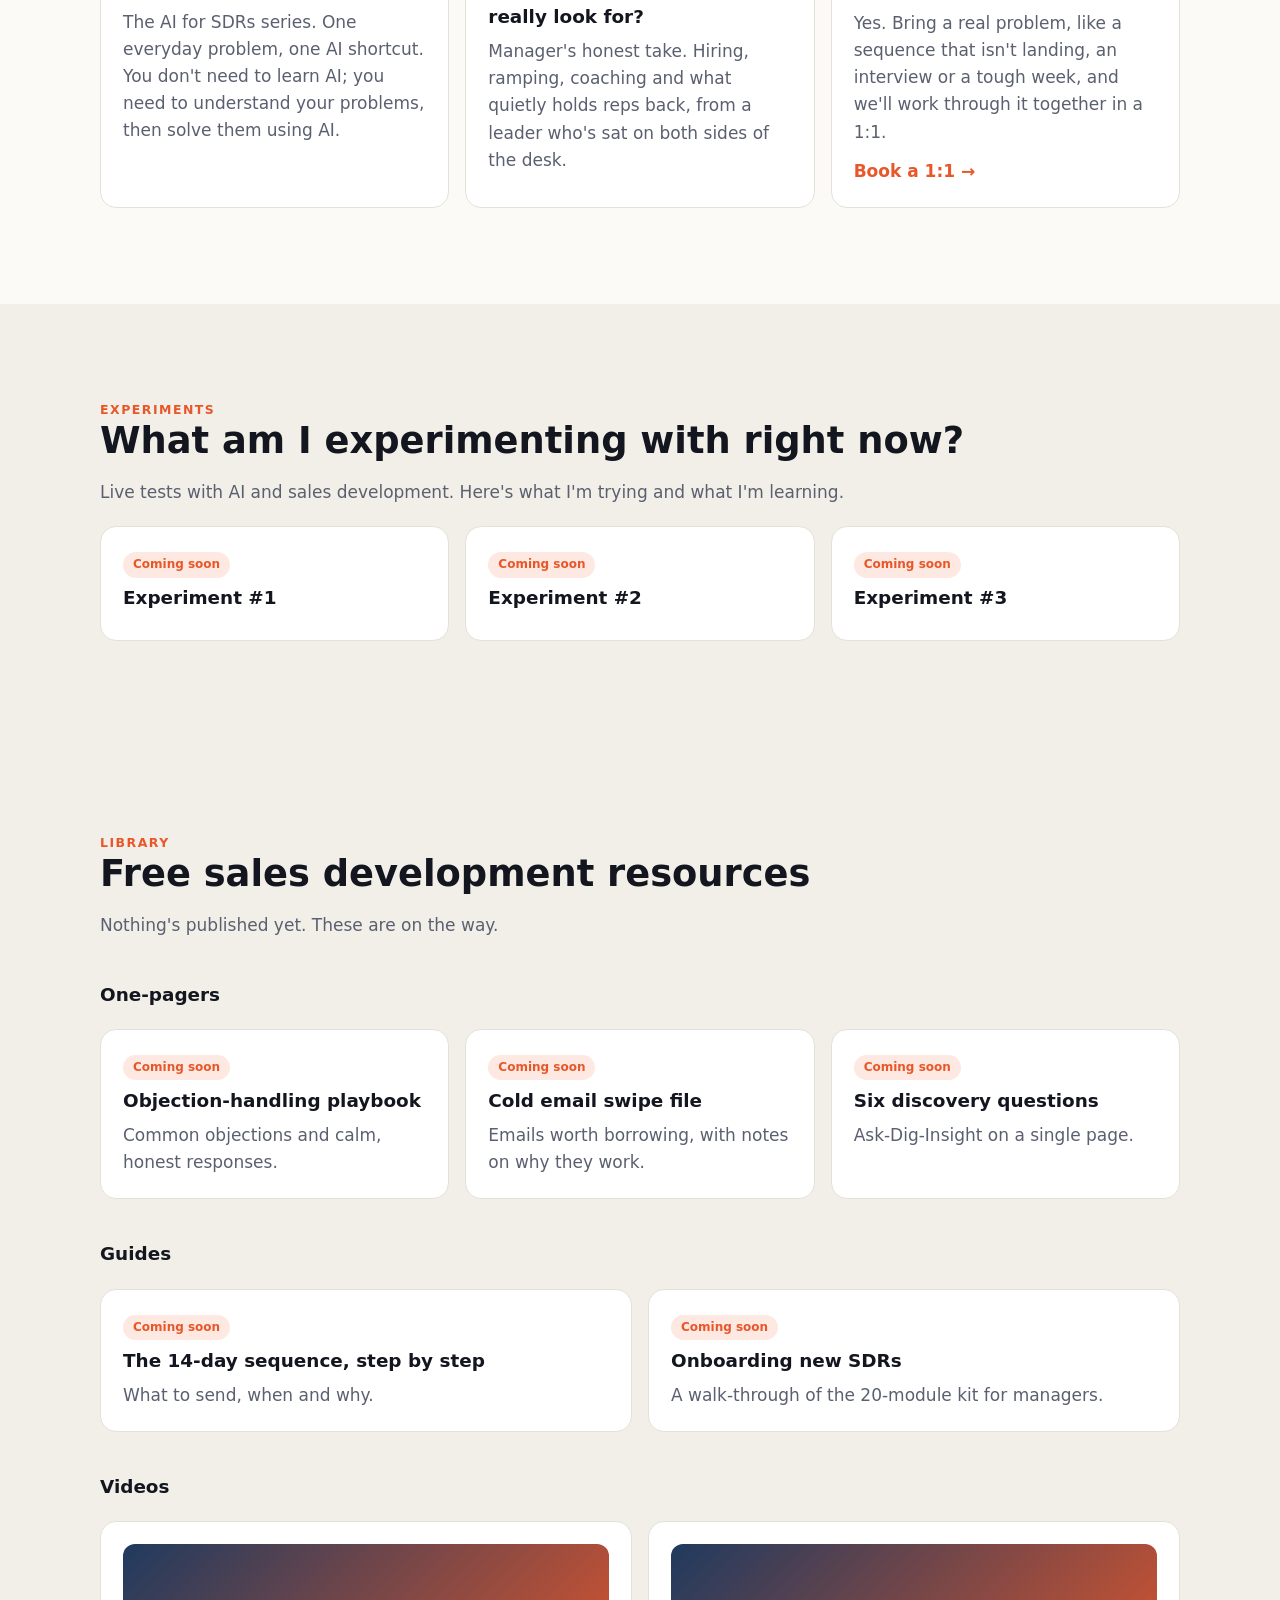
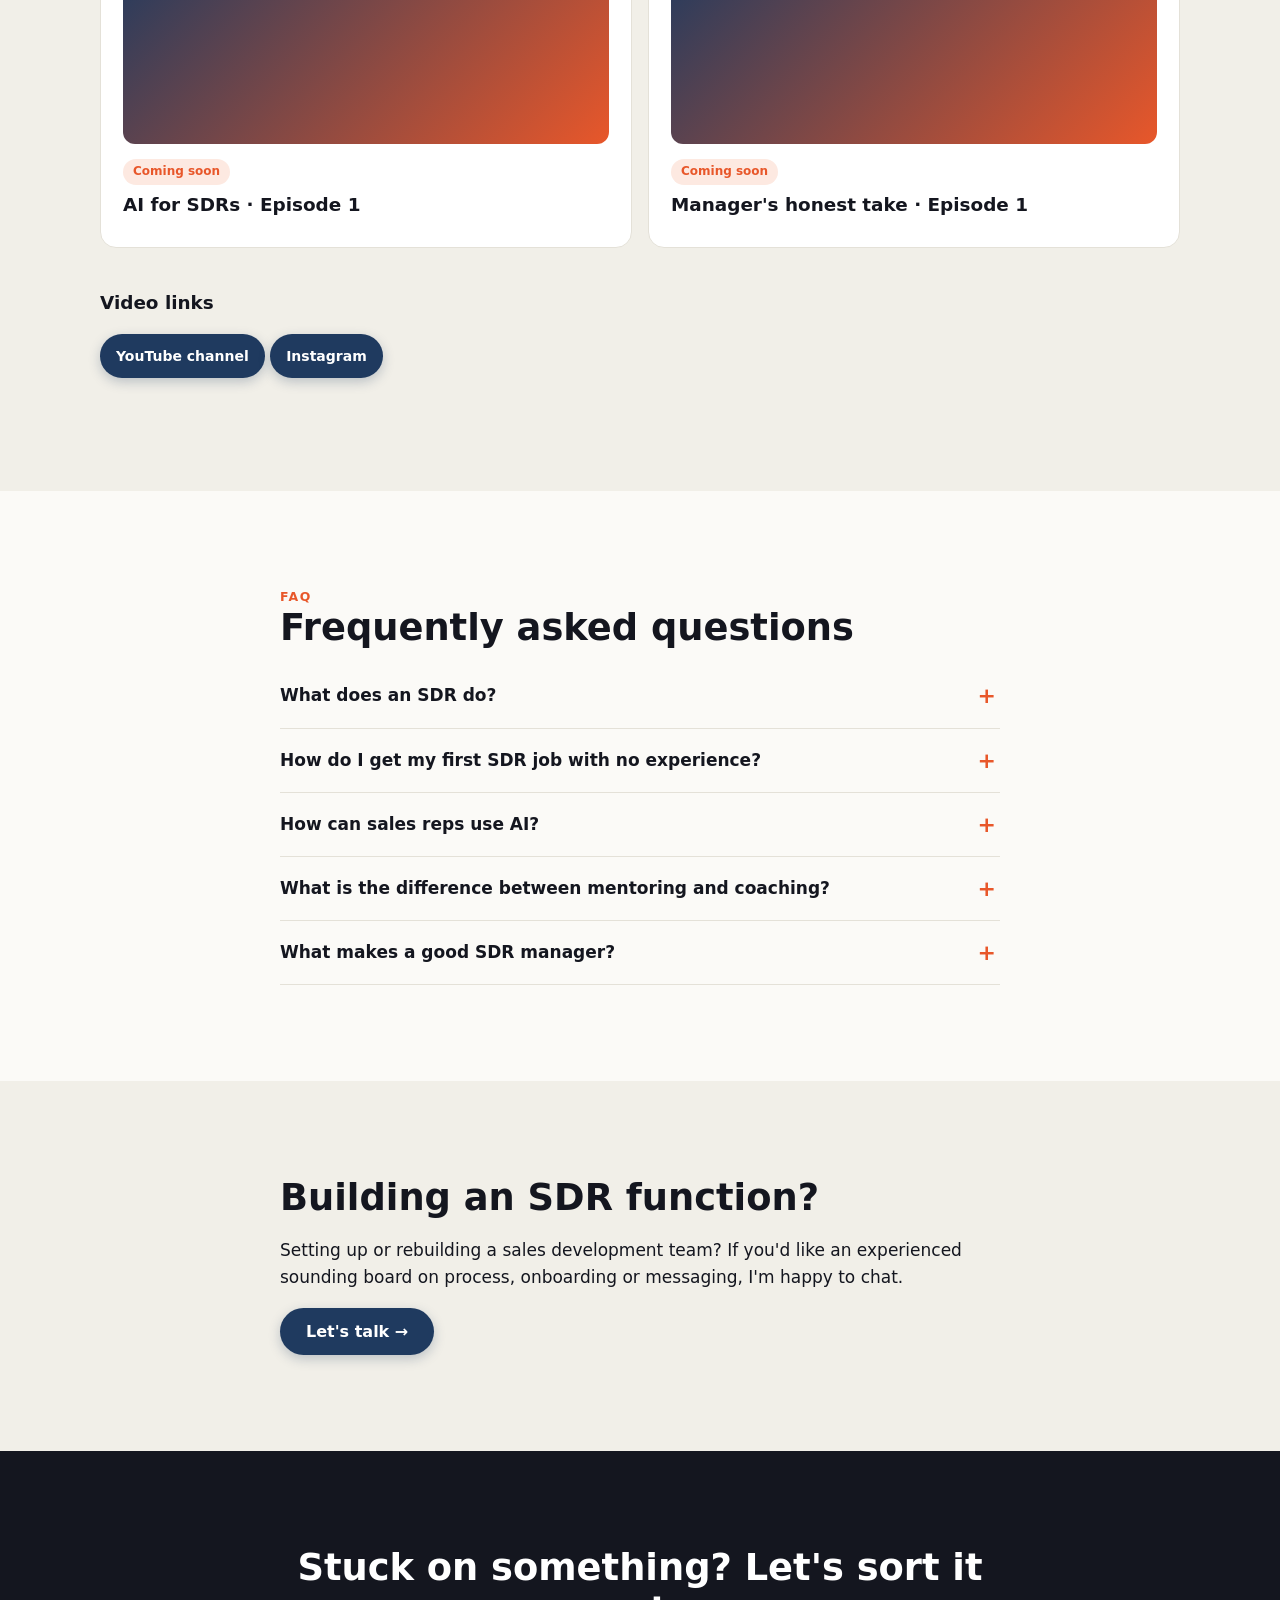
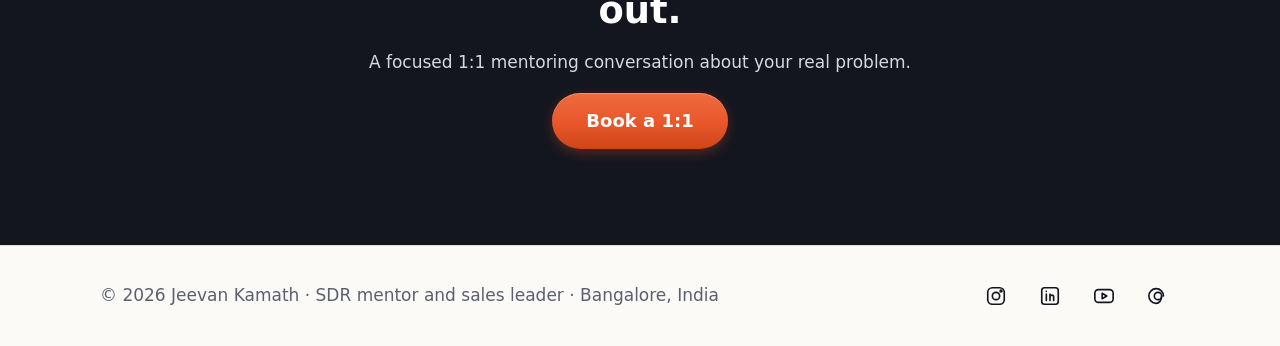
==== commit 76966d26: "Remove How I lead (Frameworks) section and its CSS/JS" ====
--- a/index.html
+++ b/index.html
@@ -44,7 +44,6 @@
     <nav aria-label="Sections">
       <a href="#mentoring" data-sec="mentoring">Mentoring</a>
       <a href="#experiments" data-sec="experiments">Experiments</a>
-      <a href="#frameworks" data-sec="frameworks">Frameworks</a>
       <a href="#library" data-sec="library">Library</a>
       <a href="#faq" data-sec="faq">FAQ</a>
     </nav>
@@ -108,53 +107,6 @@
   </div>
 </section>
 
-<section class="snap reveal" id="frameworks" data-badge="Frameworks">
-  <div class="wrap">
-    <p class="eyebrow">How I lead</p>
-    <h2>Which sales development frameworks actually work?</h2>
-    <p class="sub">The methods I've used to build, run and train SDR teams.</p>
-
-    <h3 class="h3gap">Ask-Dig-Insight</h3>
-    <div class="grid3 flips">
-      <button type="button" class="flip" aria-pressed="false"><span class="face front"><b>Ask</b><small>Tap to flip</small></span><span class="face back">Open with a question that earns the conversation.</span></button>
-      <button type="button" class="flip" aria-pressed="false"><span class="face front"><b>Dig</b><small>Tap to flip</small></span><span class="face back">Go one layer deeper: what's really behind the answer?</span></button>
-      <button type="button" class="flip" aria-pressed="false"><span class="face front"><b>Insight</b><small>Tap to flip</small></span><span class="face back">Play back what you heard so the buyer sees it clearly.</span></button>
-    </div>
-
-    <div class="card checklist" id="checklist">
-      <h3>Six discovery questions</h3>
-      <p class="muted">Tick each one to unlock it.</p>
-      <ul>
-        <li><label><input type="checkbox"> <b>Door</b><span class="hint">how you got in</span></label></li>
-        <li><label><input type="checkbox"> <b>Pain</b><span class="hint">what's actually hurting</span></label></li>
-        <li><label><input type="checkbox"> <b>Number</b><span class="hint">what it costs</span></label></li>
-        <li><label><input type="checkbox"> <b>Scope / stack</b><span class="hint">what's in place today</span></label></li>
-        <li><label><input type="checkbox"> <b>Why now</b><span class="hint">what's changed</span></label></li>
-        <li><label><input type="checkbox"> <b>People</b><span class="hint">who else cares</span></label></li>
-      </ul>
-      <p class="unlock" id="unlock" hidden><span class="badge done">Discovery ready ✓</span> One-pager coming soon.</p>
-    </div>
-
-    <div class="grid2">
-      <article class="card"><h3>14-day multichannel sequence</h3><p>Calls, email and social, spaced deliberately over two weeks so every touch has a reason.</p></article>
-      <article class="card"><h3>Speed-to-lead rule</h3><p>When someone raises a hand, the clock starts. Respond while intent is warm.</p></article>
-    </div>
-
-    <div class="card levelmap">
-      <h3>20-module onboarding kit</h3>
-      <p>Four phases. Each module has one page, one short video, a one-screen SOP and a self-check.</p>
-      <ol class="phases" id="phases"></ol>
-    </div>
-
-    <h3 class="h3gap">Principles</h3>
-    <div class="principles" id="principles">
-      <blockquote class="pcard active">Activity is not progress.</blockquote>
-      <blockquote class="pcard">We fix patterns, not people.</blockquote>
-      <blockquote class="pcard">If it isn't in your CRM, it didn't happen.</blockquote>
-    </div>
-    <div class="pnav"><button type="button" class="btn btn-ghost btn-sm" id="pprev" aria-label="Previous principle">←</button><button type="button" class="btn btn-ghost btn-sm" id="pnext" aria-label="Next principle">→</button></div>
-  </div>
-</section>
 
 <section class="band snap reveal" id="library" data-badge="Library">
   <div class="wrap">
--- a/styles.css
+++ b/styles.css
@@ -48,37 +48,6 @@
 .badge.done{color:#fff;background:var(--acc2)}
 .more{display:inline-block;margin-top:12px;font-weight:650;color:var(--acc);text-decoration:none}
 .thumb{aspect-ratio:16/9;max-height:200px;width:100%;border-radius:12px;background:linear-gradient(135deg,#1f3a5f,#e8572a);margin-bottom:12px}
-/* flips */
-.flip{font:inherit;color:inherit;position:relative;height:150px;border:0;padding:0;background:none;cursor:pointer;perspective:900px;border-radius:var(--r)}
-.face{position:absolute;inset:0;display:flex;flex-direction:column;align-items:center;justify-content:center;gap:4px;padding:18px;border-radius:var(--r);backface-visibility:hidden;-webkit-backface-visibility:hidden;transition:transform 400ms ease}
-.front{background:#fff;border:1px solid var(--line)}.front b{font-size:1.6rem}.front small{color:var(--muted)}
-.back{background:var(--acc2);color:#fff;transform:rotateY(180deg);text-align:center}
-.flip[aria-pressed="true"] .front{transform:rotateY(-180deg)}
-.flip[aria-pressed="true"] .back{transform:rotateY(0)}
-.flip:focus-visible{outline:3px solid var(--acc2);outline-offset:3px}
-/* checklist */
-.checklist{margin-top:24px}
-.checklist ul{list-style:none;padding:0;margin:12px 0 0;display:grid;gap:8px}
-.checklist label{display:flex;align-items:center;gap:10px;min-height:44px;padding:6px 12px;border:1px solid var(--line);border-radius:12px;cursor:pointer;flex-wrap:wrap}
-.checklist input{width:20px;height:20px;accent-color:var(--acc2)}
-.checklist .hint{color:var(--muted);opacity:0;max-width:0;overflow:hidden;white-space:nowrap;transition:opacity 200ms}
-.checklist input:checked~.hint{opacity:1;max-width:none}
-.checklist label:has(input:checked){border-color:var(--acc2);background:#e8eef6}
-.unlock{margin-top:14px}
-/* level map */
-.levelmap{margin-top:16px}
-.phases{list-style:none;padding:0;margin:18px 0 0;display:grid;grid-template-columns:1fr;gap:14px;counter-reset:ph}
-.phase{position:relative;padding:14px 16px;border-radius:12px;background:var(--band)}
-.phase b{display:block;margin-bottom:8px}
-.dots{display:flex;gap:8px;flex-wrap:wrap}
-.dot{width:30px;height:30px;border-radius:999px;border:2px solid var(--acc);background:#fff;font:600 12px/1 inherit;color:var(--ink);cursor:pointer;position:relative}
-.dot:hover,.dot:focus-visible{background:var(--acc);color:#fff;outline:none}
-.dot:hover::after,.dot:focus-visible::after{content:"page · video · SOP · self-check";position:absolute;bottom:120%;left:50%;transform:translateX(-50%);white-space:nowrap;background:var(--ink);color:#fff;font-size:12px;padding:4px 8px;border-radius:6px;z-index:5}
-/* principles */
-.principles{position:relative;min-height:130px;margin-top:16px}
-.pcard{margin:0;position:absolute;inset:0;display:flex;align-items:center;padding:24px 28px;background:#fff;border:1px solid var(--line);border-left:4px solid var(--line);border-radius:var(--r);font-size:clamp(1.2rem,2.4vw,1.6rem);font-weight:700;opacity:0;transform:translateY(8px);transition:opacity 250ms,transform 250ms}
-.pcard.active{opacity:1;transform:scale(1.02);border-left-color:var(--acc);z-index:2}
-.pnav{display:flex;gap:8px;margin-top:20px}
 /* faq */
 details{border-bottom:1px solid var(--line);padding:6px 0}
 summary{cursor:pointer;font-weight:650;padding:12px 32px 12px 0;list-style:none;position:relative;min-height:44px}
@@ -114,12 +83,11 @@
 .foot{display:flex;flex-wrap:wrap;gap:12px;align-items:center;justify-content:space-between}.foot p{margin:0;color:var(--muted)}
 .socials{display:flex;gap:10px}.socials a{color:var(--ink);display:inline-grid;place-items:center;width:44px;height:44px}.socials svg{width:22px;height:22px}
 @media (max-width:899px){.nav nav{display:none}}
-@media (min-width:600px){.paths{grid-template-columns:1fr 1fr}.grid2{grid-template-columns:1fr 1fr}.phases{grid-template-columns:1fr 1fr}}
-@media (min-width:900px){.grid3{grid-template-columns:repeat(3,1fr)}.phases{grid-template-columns:repeat(4,1fr)}.fab{display:none}section{padding:96px 0}}
+@media (min-width:600px){.paths{grid-template-columns:1fr 1fr}.grid2{grid-template-columns:1fr 1fr}}
+@media (min-width:900px){.grid3{grid-template-columns:repeat(3,1fr)}.fab{display:none}section{padding:96px 0}}
 @media (prefers-reduced-motion:reduce){
   html{scroll-behavior:auto;scroll-snap-type:none}
   *,*::before,*::after{transition-property:opacity!important;animation:none!important}
   .js .reveal{opacity:1;transform:none}
   .btn:hover,.chip:hover,.path:hover{transform:none}
-  .face{transition:none}.pcard,.pcard.active{transform:none}
 }
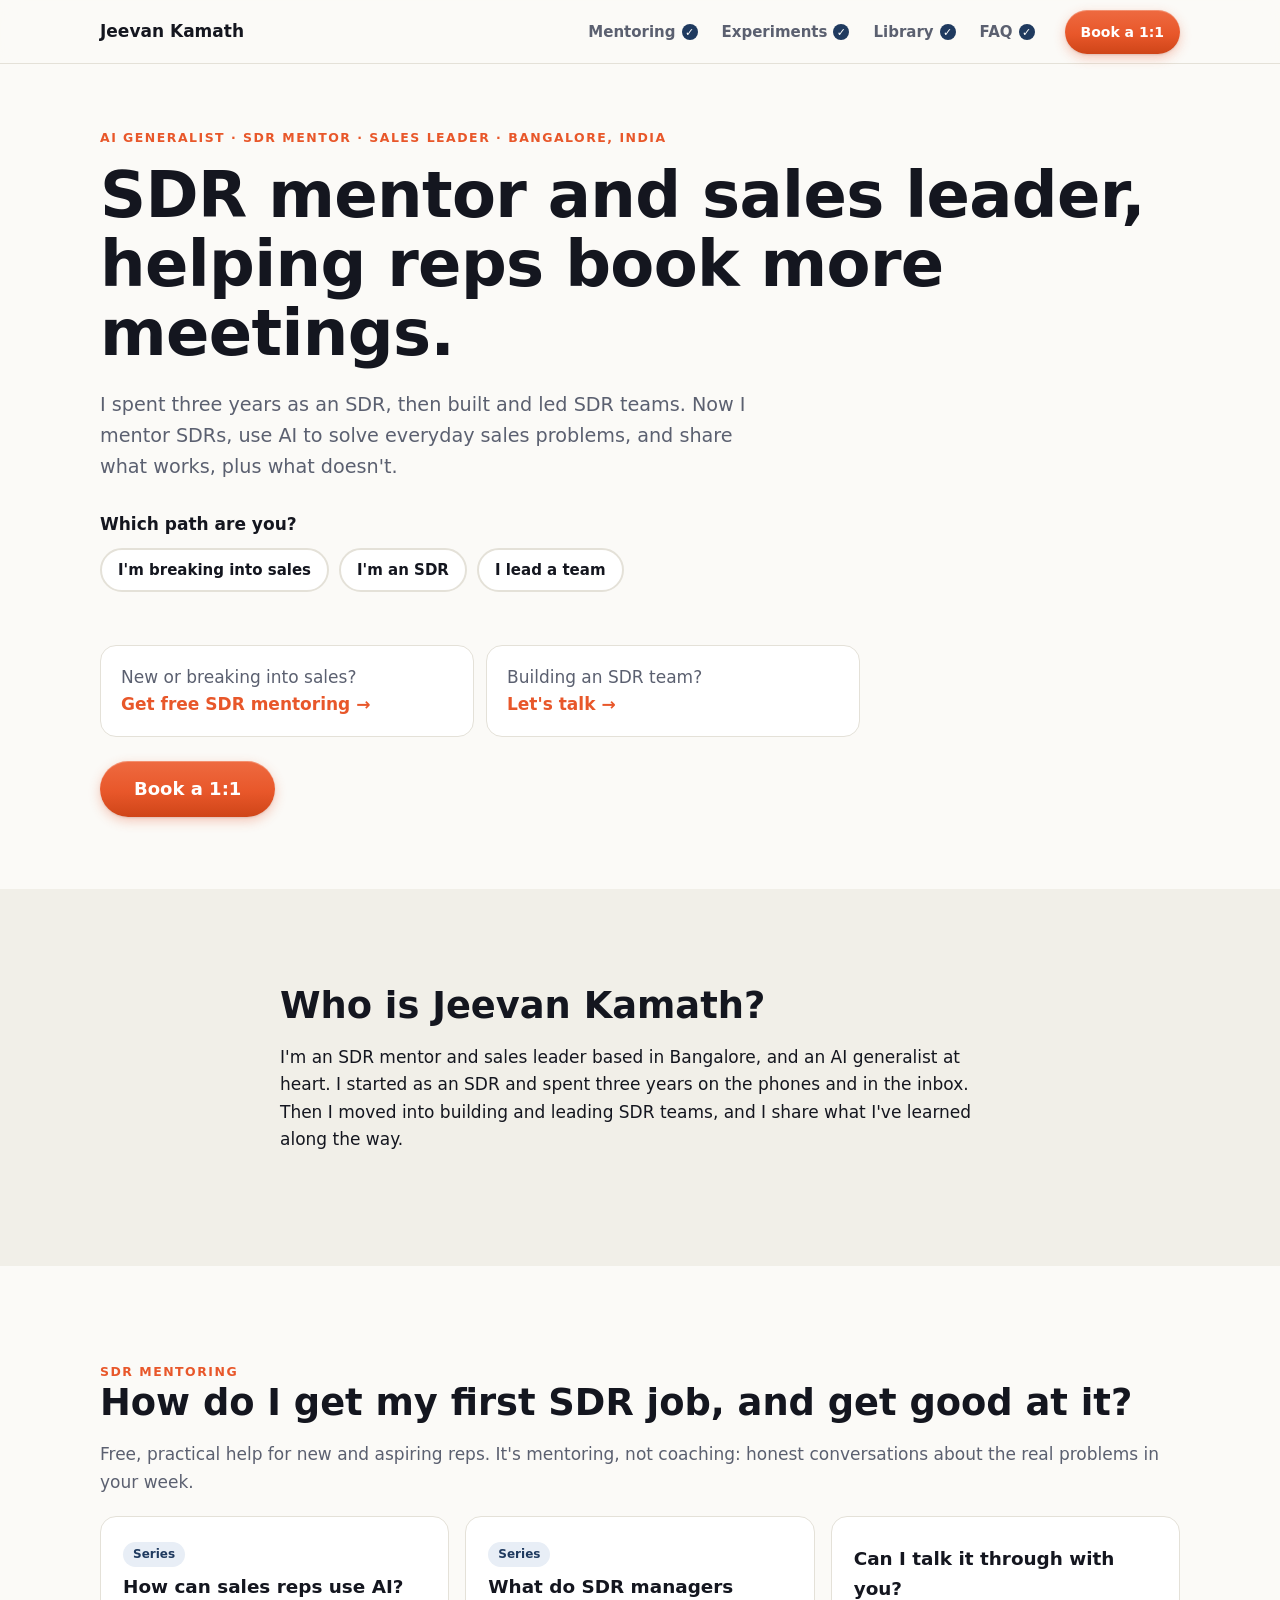
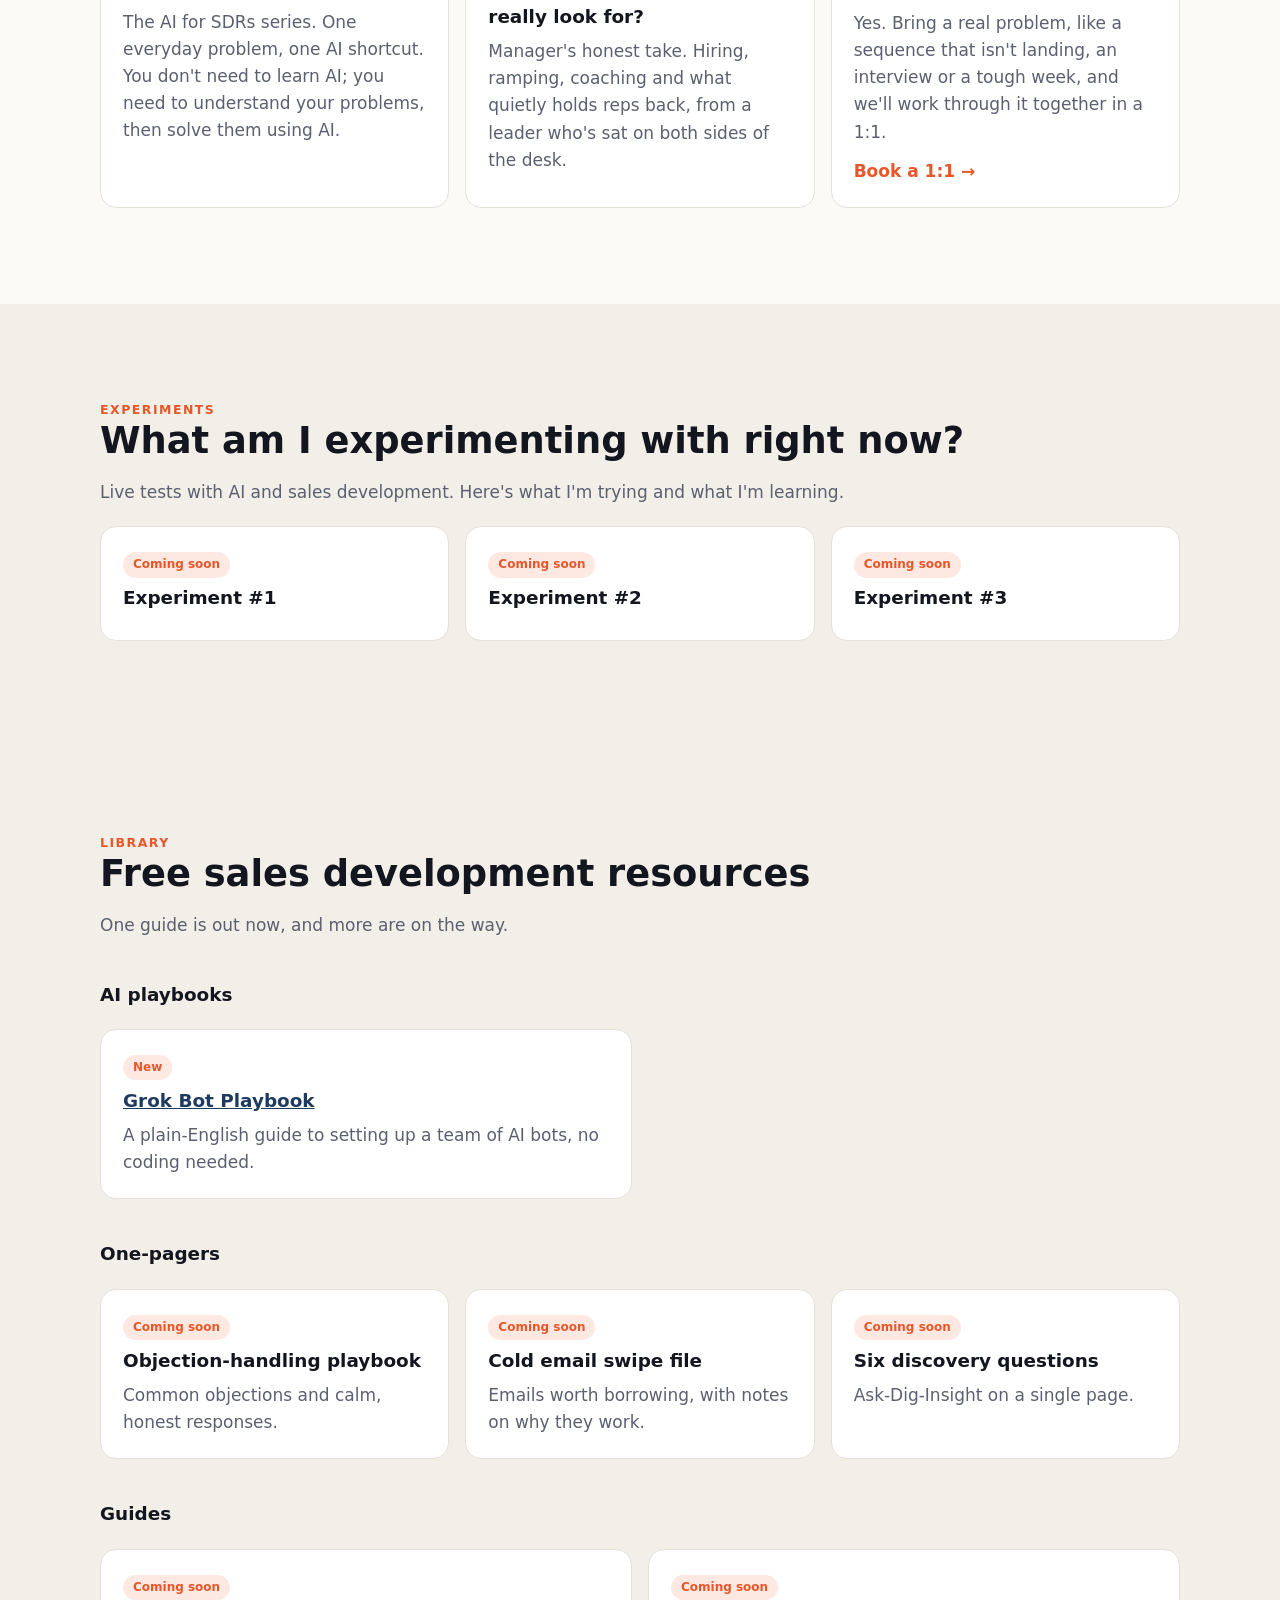
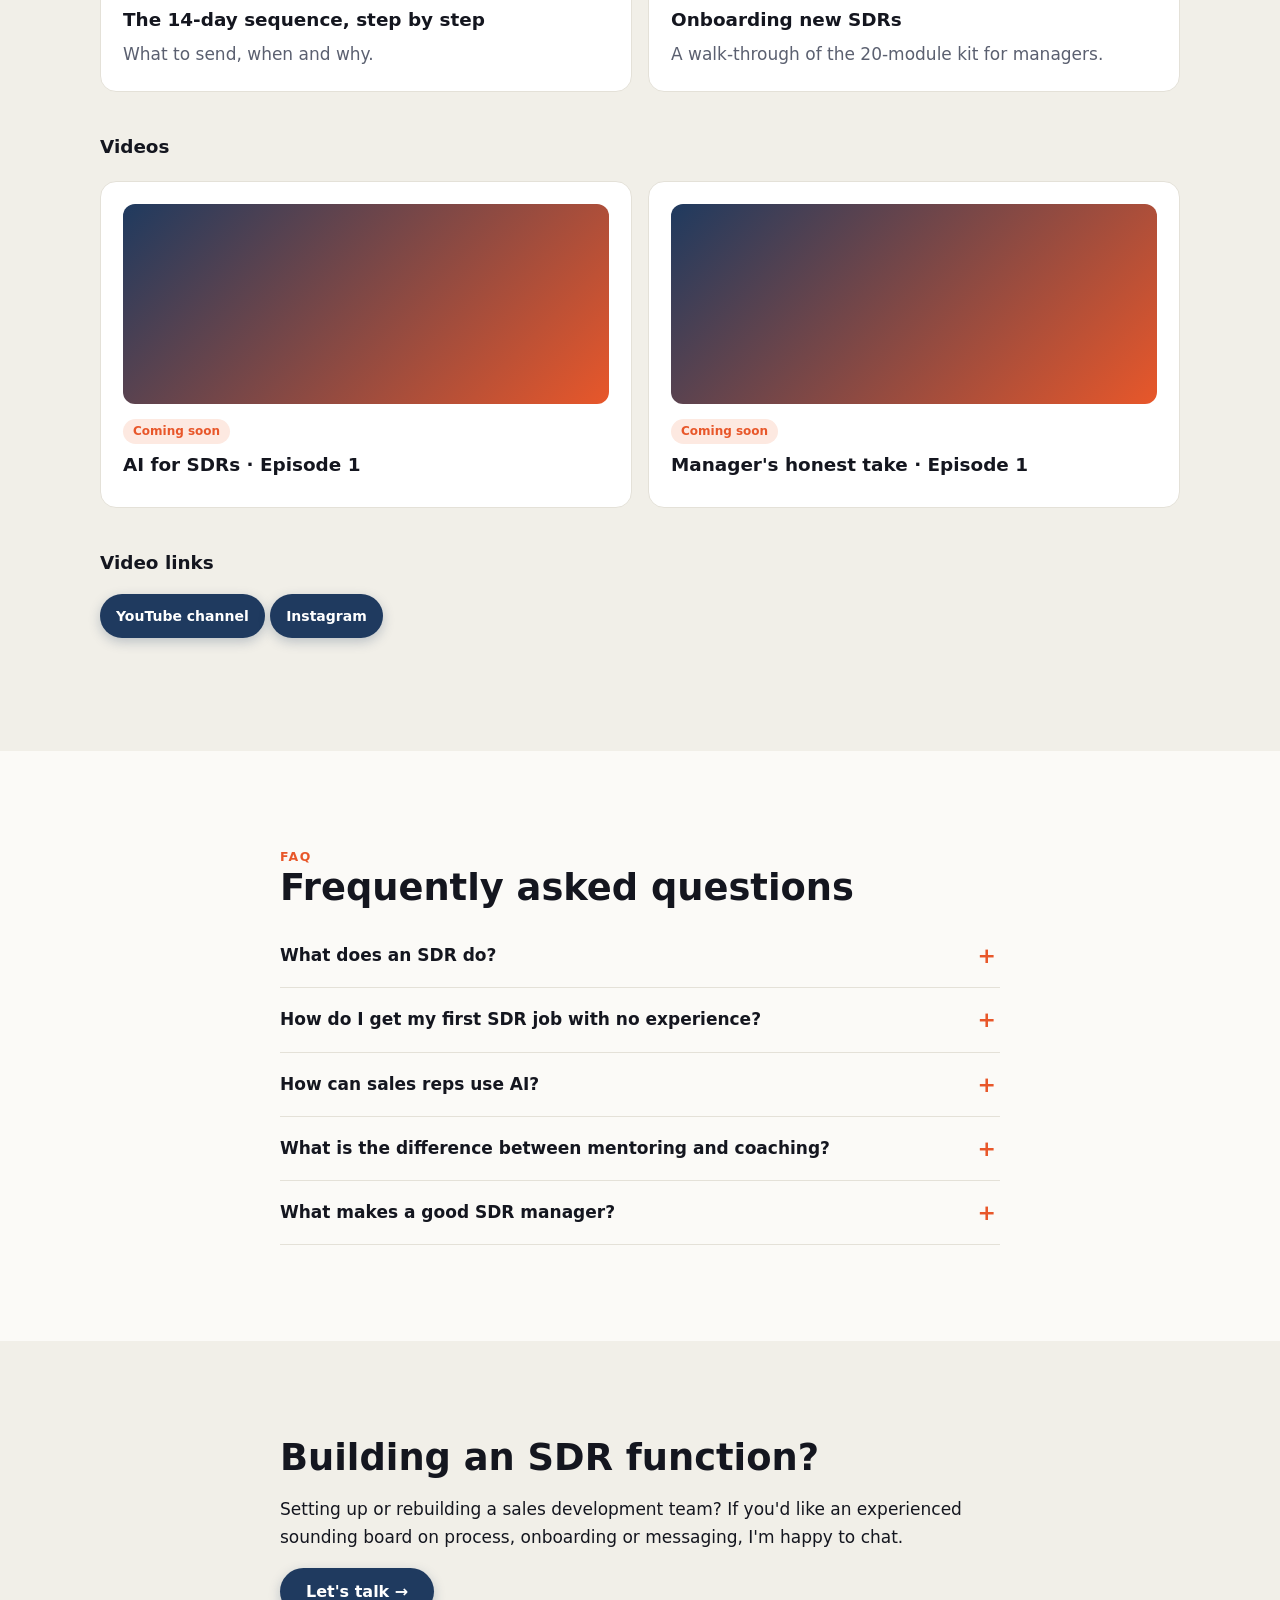
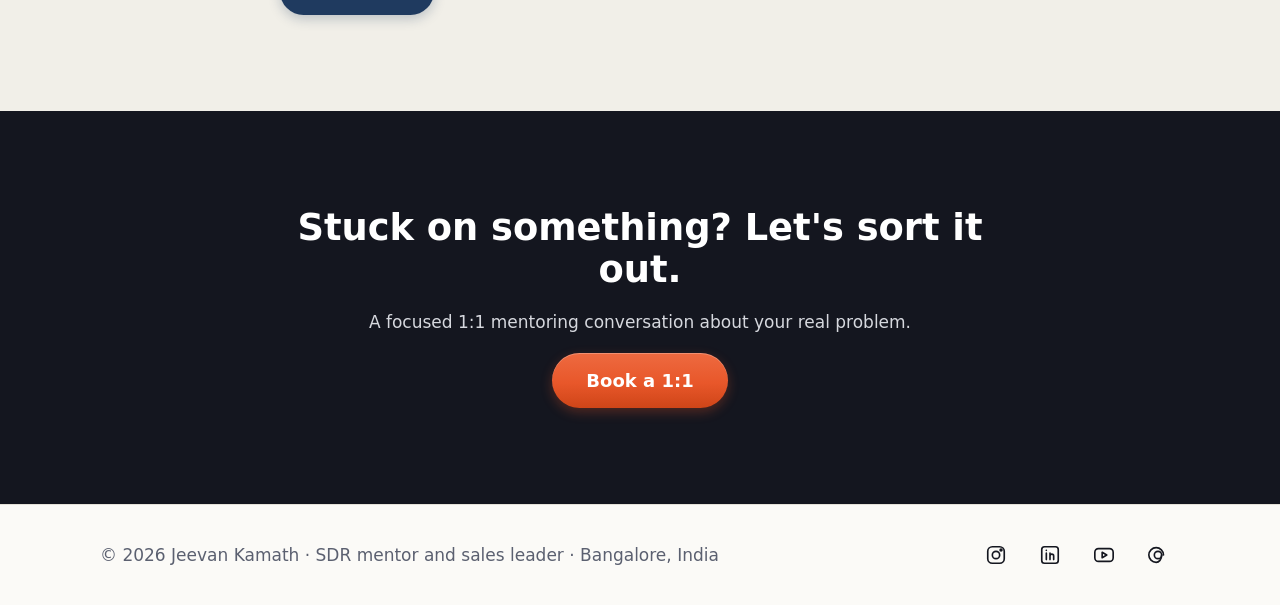
==== commit cc271d32: "Add Grok Bot setup playbook and Player One pages, self-hosted fonts, homepage link, sitemap" ====
--- a/index.html
+++ b/index.html
@@ -112,7 +112,11 @@
   <div class="wrap">
     <p class="eyebrow">Library</p>
     <h2>Free sales development resources</h2>
-    <p class="sub">Nothing's published yet. These are on the way.</p>
+    <p class="sub">One guide is out now, and more are on the way.</p>
+    <h3 class="h3gap">AI playbooks</h3>
+    <div class="grid2">
+      <article class="card"><span class="badge">New</span><h3><a href="/playbooks/grok-bot-setup/">Grok Bot Playbook</a></h3><p>A plain-English guide to setting up a team of AI bots, no coding needed.</p></article>
+    </div>
     <h3 class="h3gap">One-pagers</h3>
     <div class="grid3">
       <article class="card"><span class="badge">Coming soon</span><h3>Objection-handling playbook</h3><p>Common objections and calm, honest responses.</p></article>
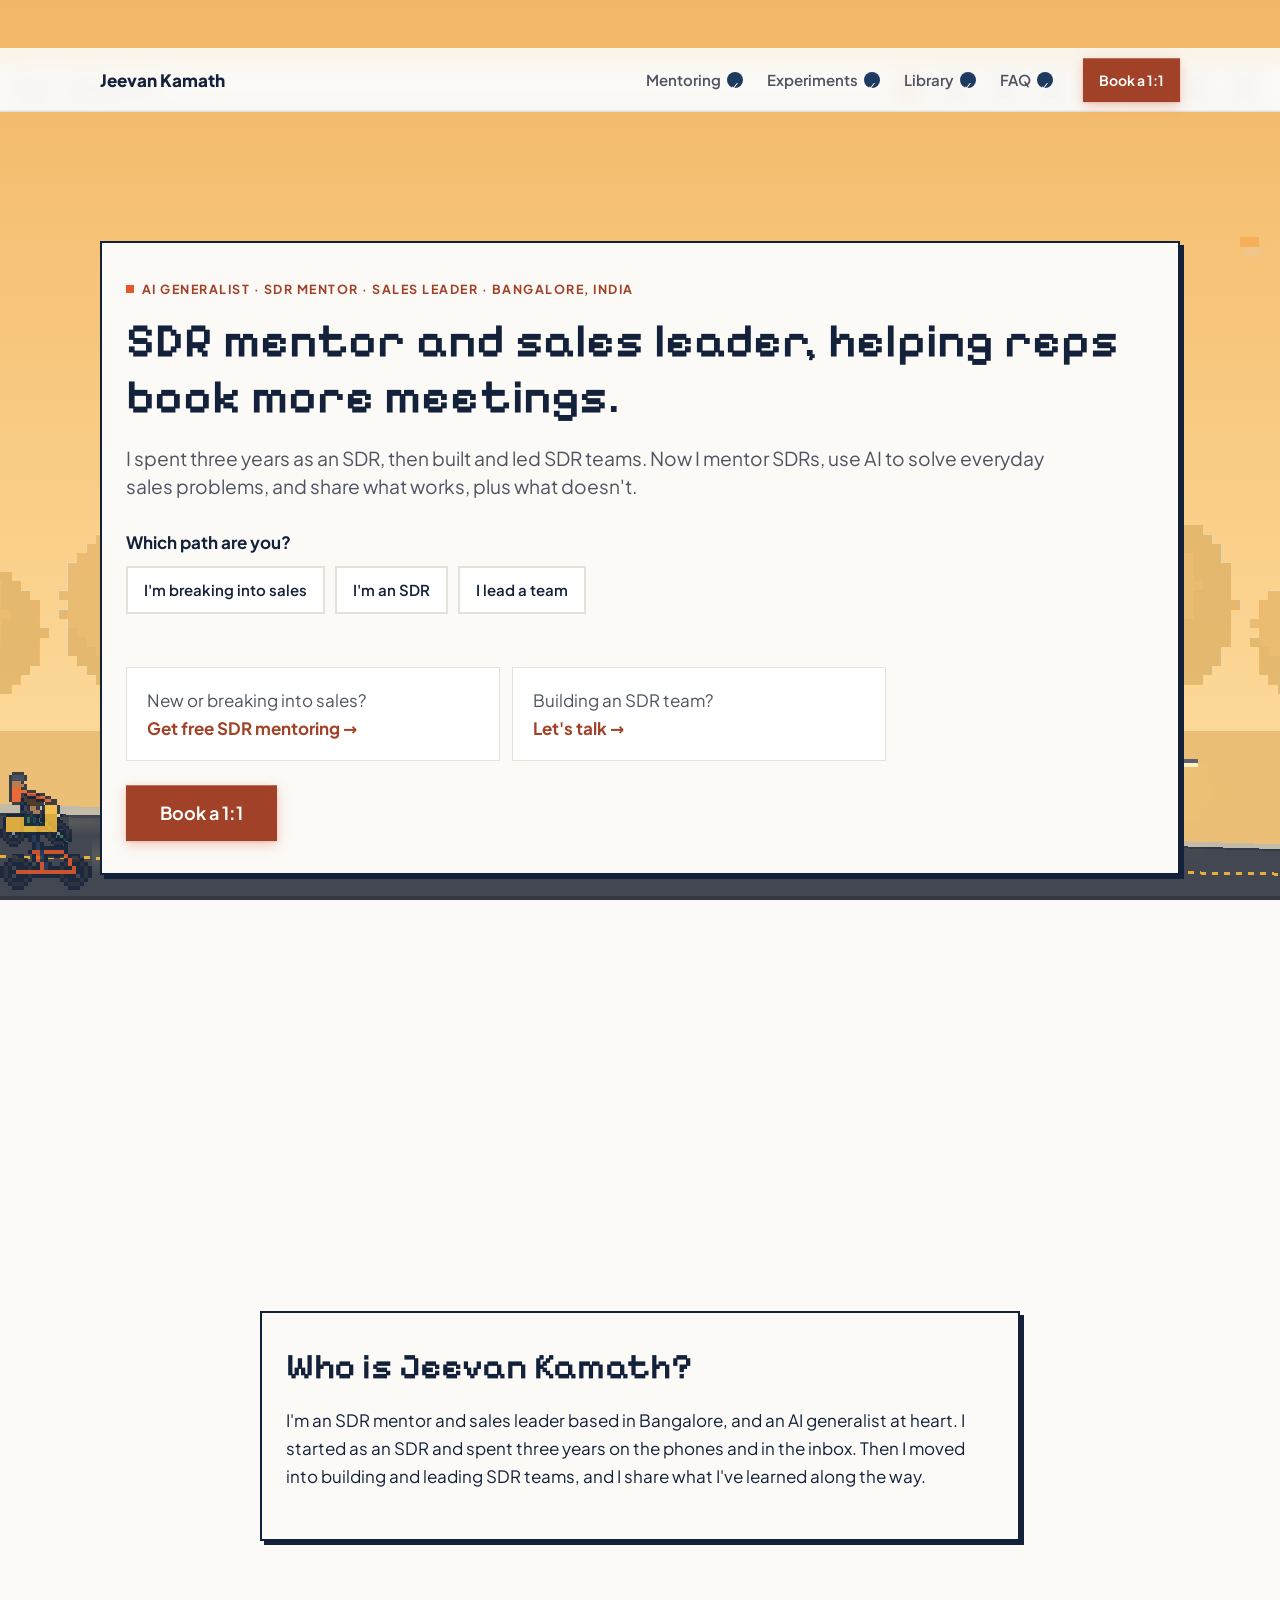
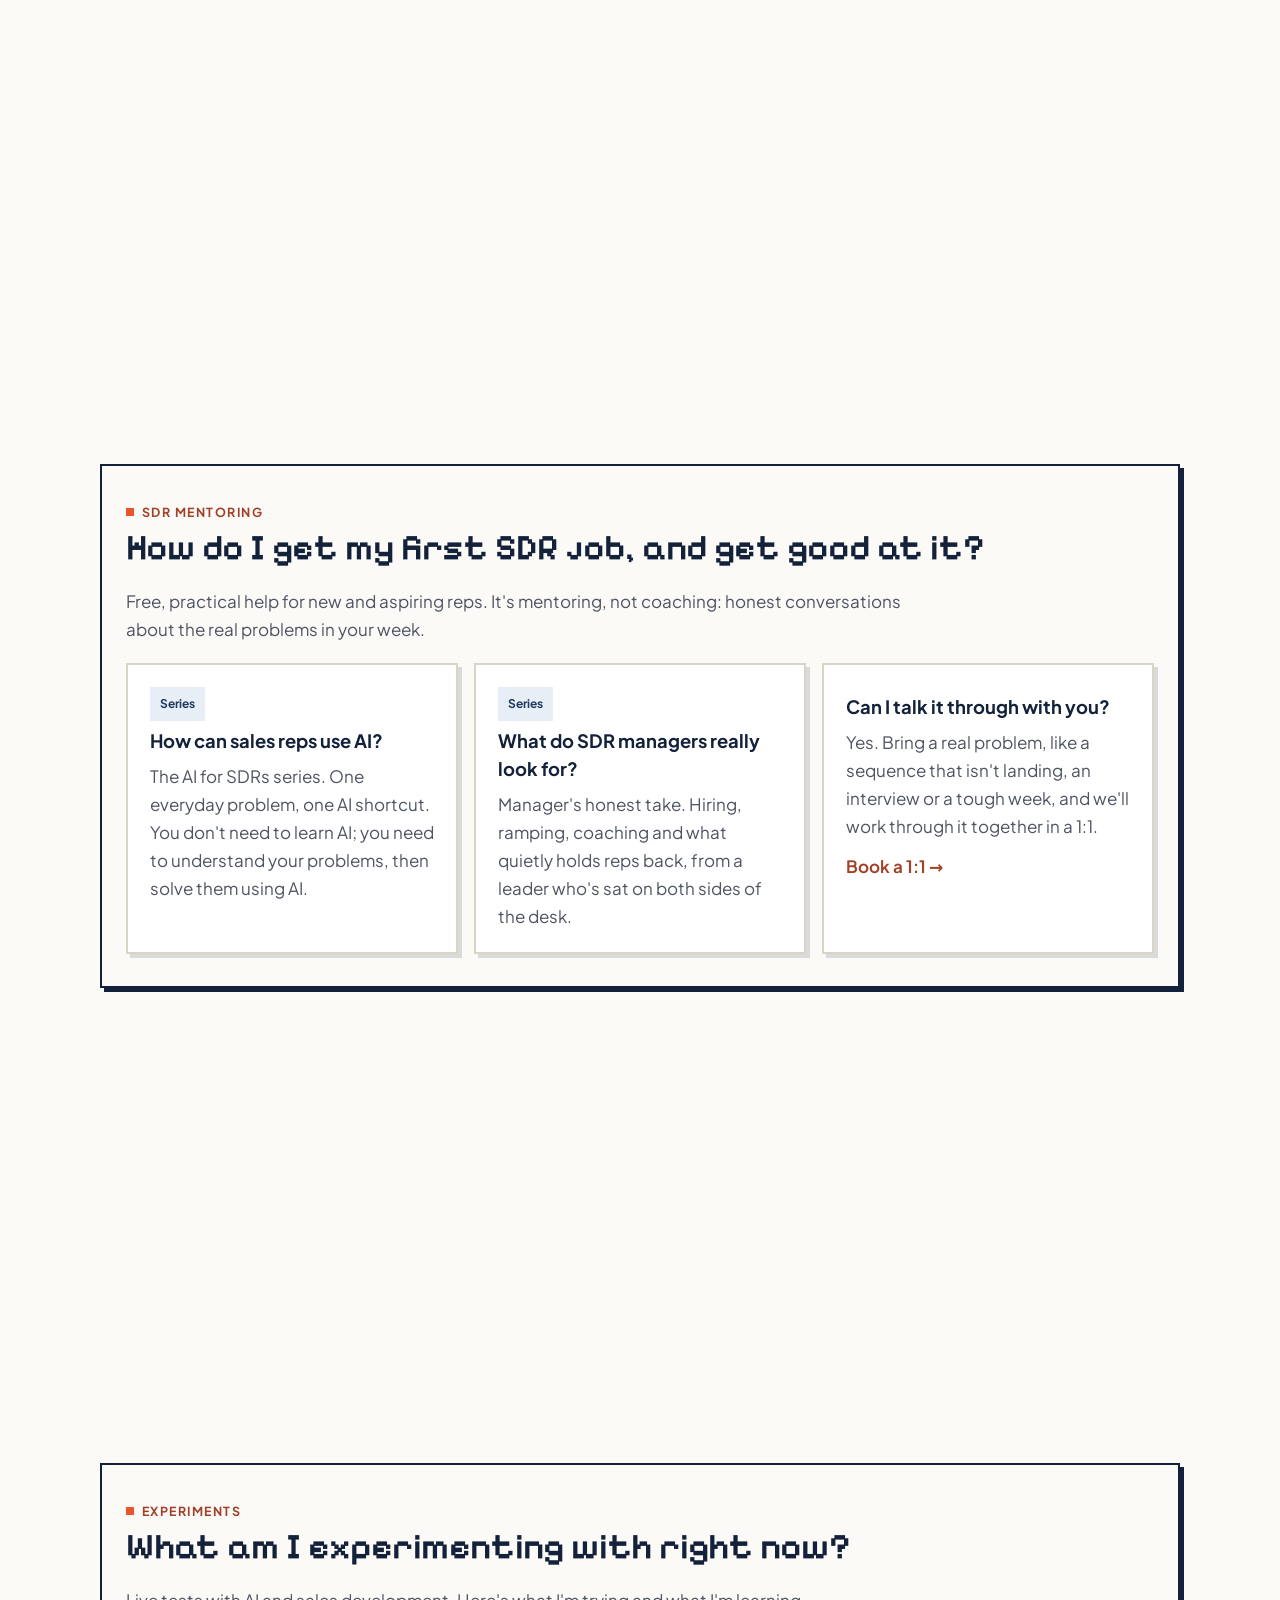
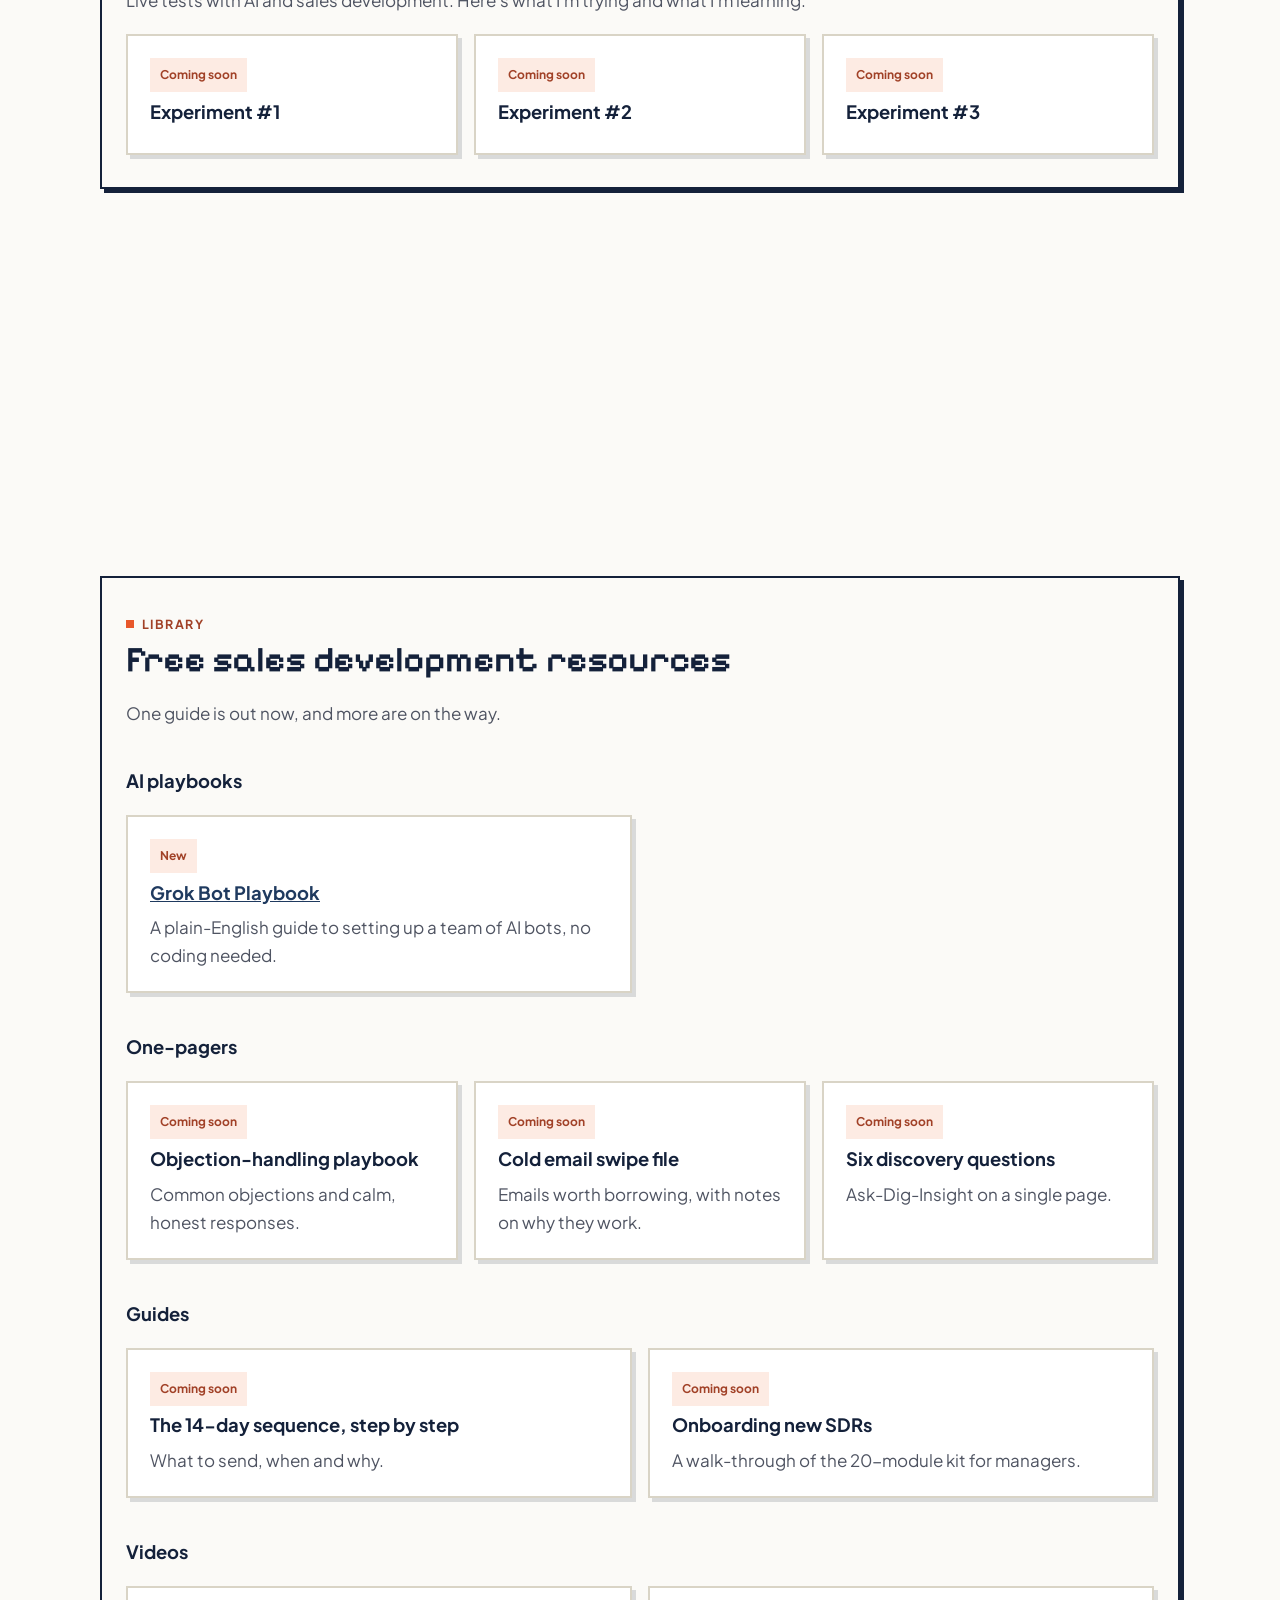
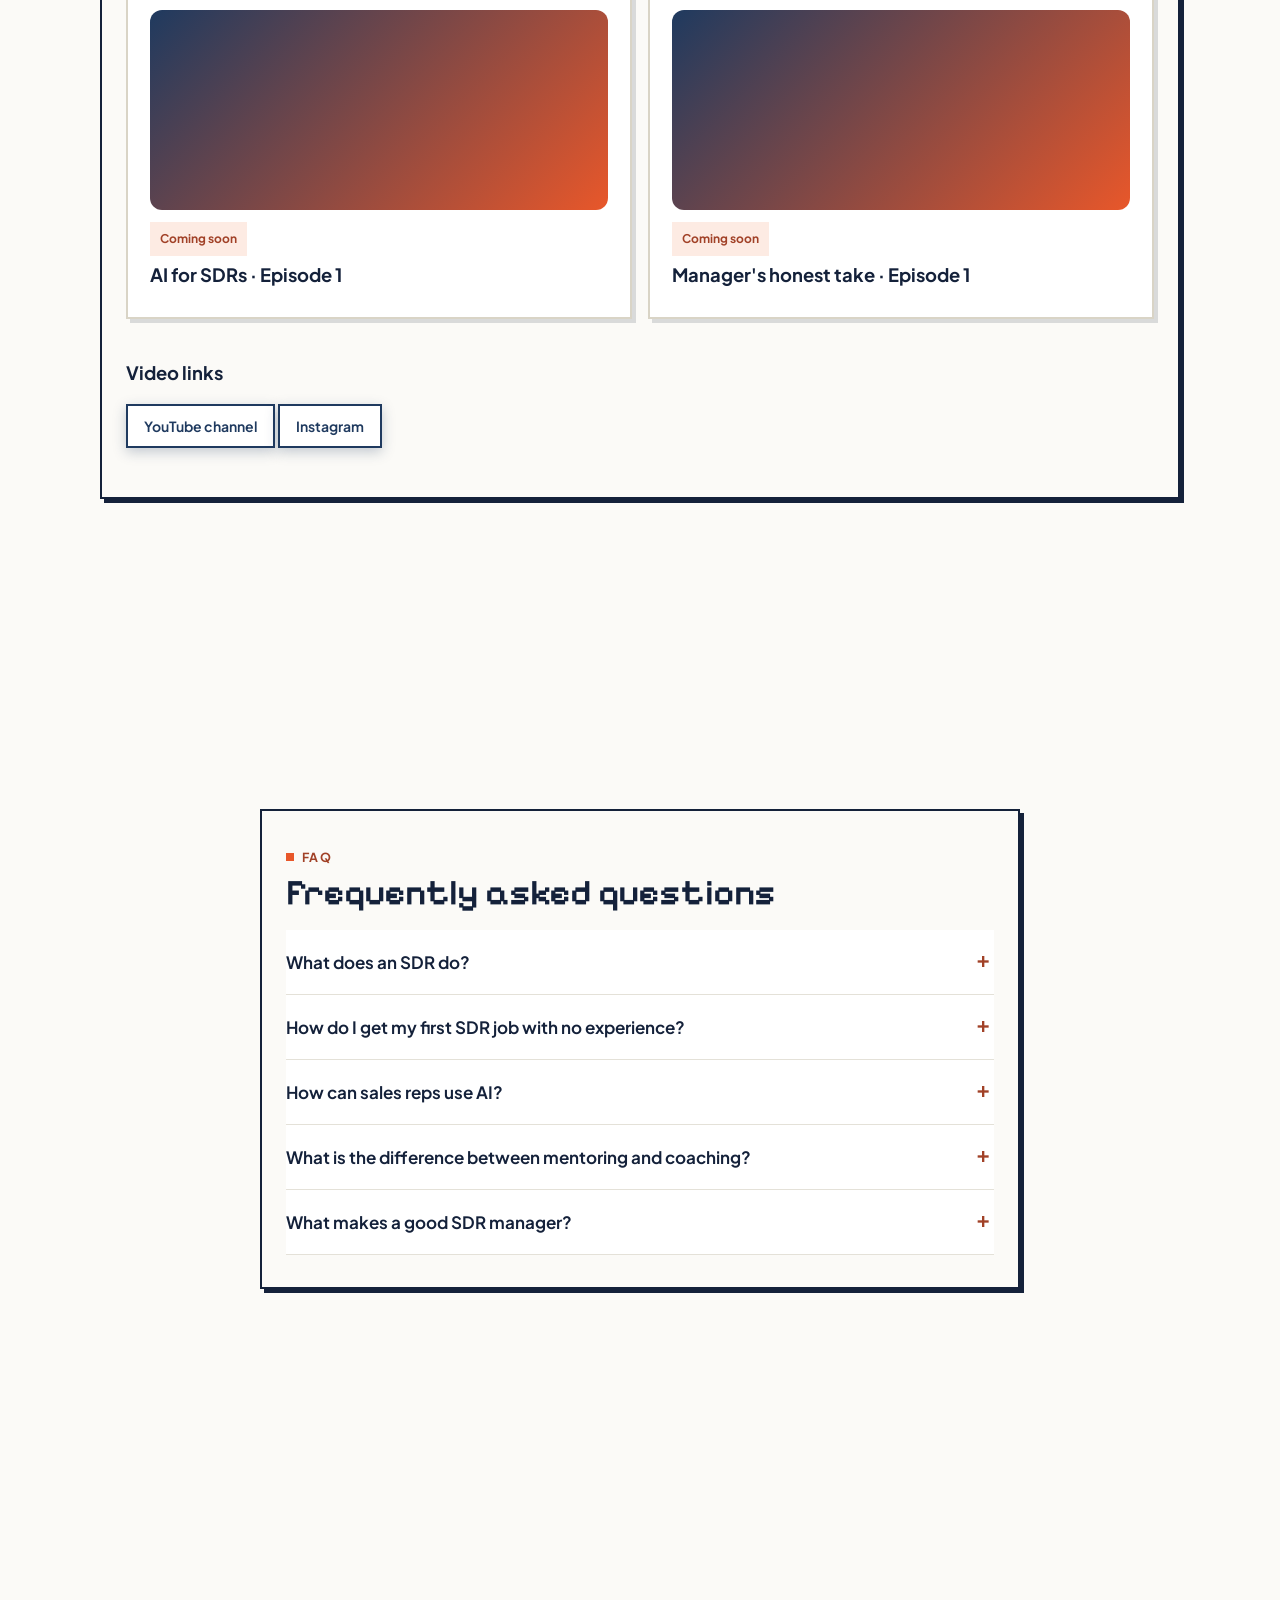
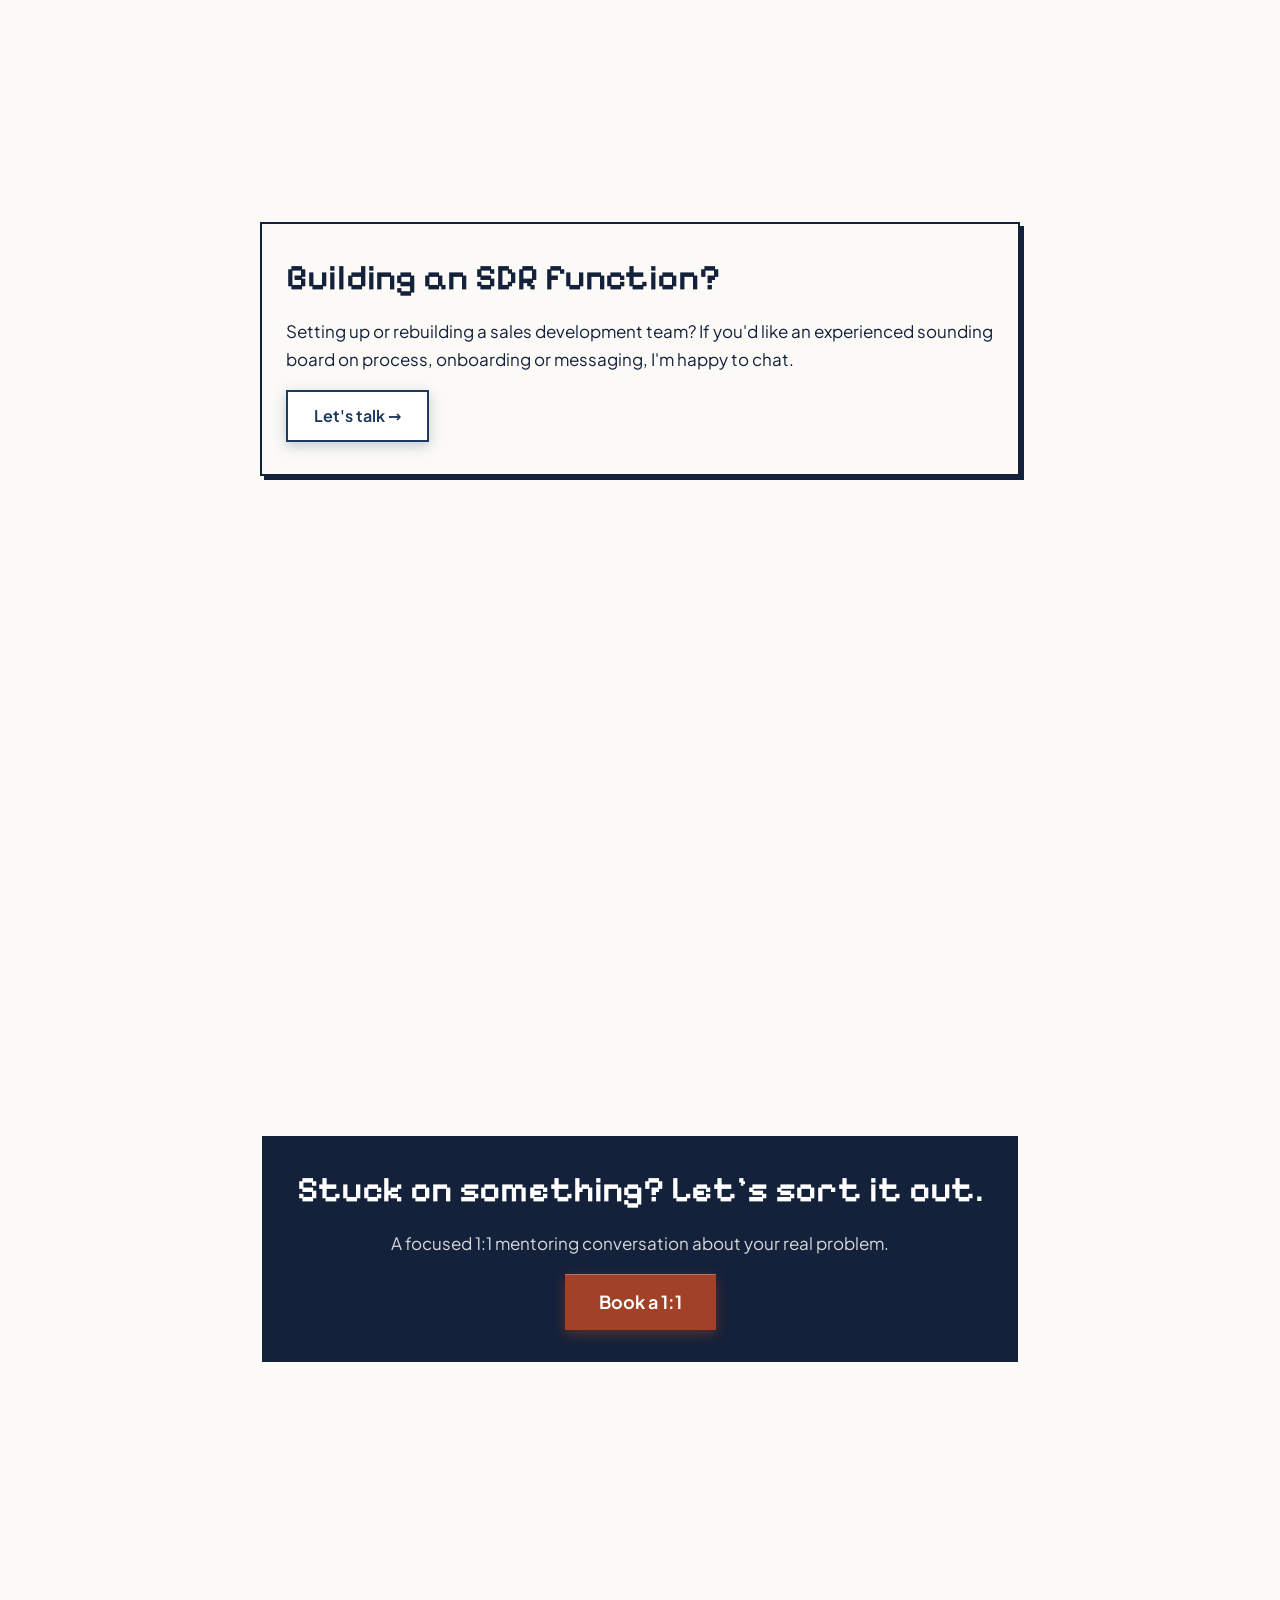
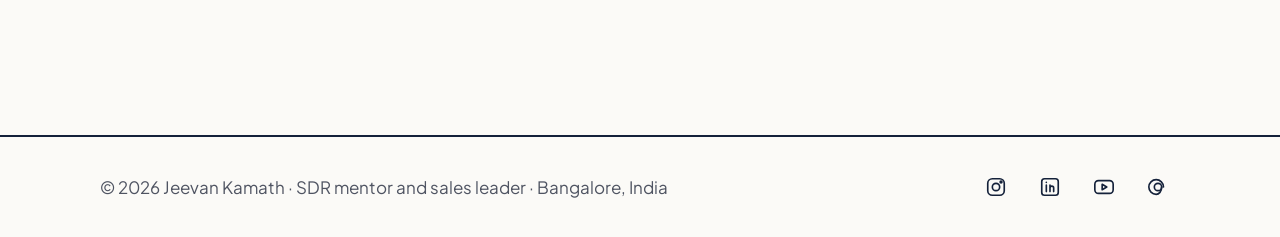
==== commit 0410531c: "Bangalore journey homepage: scroll scenes, rider stages, self-hosted Pixelify Sans" ====
--- a/index.html
+++ b/index.html
@@ -19,6 +19,7 @@
 <meta name="twitter:description" content="AI generalist, SDR mentor and sales leader sharing what works in prospecting and leading SDR teams.">
 <meta name="theme-color" content="#e8572a">
 <link rel="stylesheet" href="styles.css">
+<link rel="stylesheet" href="bangalore.css">
 <script type="application/ld+json">
 {"@context":"https://schema.org","@graph":[
 {"@type":"Person","@id":"https://jeevankamath.github.io/#person","name":"Jeevan Kamath","jobTitle":"SDR mentor and sales leader","description":"AI generalist, SDR mentor and sales leader based in Bangalore, India.","url":"https://jeevankamath.github.io/",
@@ -35,8 +36,10 @@
 ]}]}
 </script>
 </head>
-<body>
+<body data-stage="1">
+<div class="scene" aria-hidden="true"><img class="scene-bg on" data-bg="cubbon-park" src="art/bg-cubbon-park.svg" alt="" width="160" height="90"><img class="scene-bg" data-bg="town-hall" src="art/bg-town-hall.svg" alt="" width="160" height="90"><img class="scene-bg" data-bg="mg-road" src="art/bg-mg-road.svg" alt="" width="160" height="90"><img class="scene-bg" data-bg="metro-station" src="art/bg-metro-station.svg" alt="" width="160" height="90"><img class="scene-bg" data-bg="vidhana-soudha" src="art/bg-vidhana-soudha.svg" alt="" width="160" height="90"><img class="scene-bg" data-bg="nandi-hills" src="art/bg-nandi-hills.svg" alt="" width="160" height="90"><img class="scene-bg" data-bg="it-park" src="art/bg-it-park.svg" alt="" width="160" height="90"><img class="scene-lights" src="art/bg-it-park-lights.svg" alt="" width="160" height="90"><div class="tint"></div></div><div class="ground" aria-hidden="true"></div><div class="road" aria-hidden="true"></div><div class="traffic" id="traffic" aria-hidden="true"></div><div class="rider-dock" aria-hidden="true"><div class="rider" id="rider" data-rider="child-bicycle"></div></div>
 <a class="skip" href="#main">Skip to content</a>
+<div class="hud" id="hud"><p class="hud-label" id="hud-label" aria-live="polite"><span class="hud-n">Stop 1</span><span class="hud-name"> · Cubbon Park</span></p><ol class="hud-stops"><li><a href="#top" aria-label="Stop 1: Cubbon Park" data-stop="1"><img src="art/bg-cubbon-park.svg" alt="" width="16" height="16"></a></li><li><a href="#about" aria-label="Stop 2: Town Hall" data-stop="2"><img src="art/bg-town-hall.svg" alt="" width="16" height="16"></a></li><li><a href="#mentoring" aria-label="Stop 3: MG Road" data-stop="3"><img src="art/bg-mg-road.svg" alt="" width="16" height="16"></a></li><li><a href="#experiments" aria-label="Stop 4: Metro station" data-stop="4"><img src="art/bg-metro-station.svg" alt="" width="16" height="16"></a></li><li><a href="#library" aria-label="Stop 5: Vidhana Soudha" data-stop="5"><img src="art/bg-vidhana-soudha.svg" alt="" width="16" height="16"></a></li><li><a href="#faq" aria-label="Stop 6: Nandi Hills" data-stop="6"><img src="art/bg-nandi-hills.svg" alt="" width="16" height="16"></a></li><li><a href="#teams" aria-label="Stop 7: IT park" data-stop="7"><img src="art/bg-it-park.svg" alt="" width="16" height="16"></a></li><li><a href="#journey-end" aria-label="Stop 8: Skyline at dusk" data-stop="8"><img src="art/bg-it-park.svg" alt="" width="16" height="16"></a></li></ol></div>
 <div class="progress" aria-hidden="true"><span id="progress"></span></div>
 <header class="nav">
   <div class="wrap nav-in">
@@ -52,7 +55,7 @@
 </header>
 
 <main id="main">
-<section class="hero snap" id="top">
+<section class="hero snap" id="top" data-scene="cubbon-park" data-rider="child-bicycle" data-stage="1" data-stop="1">
   <div class="wrap">
     <p class="eyebrow">AI generalist · SDR mentor · Sales leader · Bangalore, India</p>
     <h1>SDR mentor and sales leader, helping reps book more meetings.</h1>
@@ -74,14 +77,14 @@
   </div>
 </section>
 
-<section class="band snap reveal" id="about" data-badge="About">
+<section class="band snap reveal" id="about" data-scene="town-hall" data-rider="child-bicycle" data-stage="1" data-stop="2" data-badge="About">
   <div class="wrap narrow">
     <h2>Who is Jeevan Kamath?</h2>
     <p>I'm an SDR mentor and sales leader based in Bangalore, and an AI generalist at heart. I started as an SDR and spent three years on the phones and in the inbox. Then I moved into building and leading SDR teams, and I share what I've learned along the way.</p>
   </div>
 </section>
 
-<section class="snap reveal" id="mentoring" data-badge="Mentoring">
+<section class="snap reveal" id="mentoring" data-scene="mg-road" data-rider="teen-bicycle" data-stage="2" data-stop="3" data-badge="Mentoring">
   <div class="wrap">
     <p class="eyebrow">SDR mentoring</p>
     <h2>How do I get my first SDR job, and get good at it?</h2>
@@ -94,7 +97,7 @@
   </div>
 </section>
 
-<section class="band snap reveal" id="experiments" data-badge="Experiments">
+<section class="band snap reveal" id="experiments" data-scene="metro-station" data-rider="student-walk" data-stage="3" data-stop="4" data-badge="Experiments">
   <div class="wrap">
     <p class="eyebrow">Experiments</p>
     <h2>What am I experimenting with right now?</h2>
@@ -108,7 +111,7 @@
 </section>
 
 
-<section class="band snap reveal" id="library" data-badge="Library">
+<section class="band snap reveal" id="library" data-scene="vidhana-soudha" data-rider="young-professional-walk" data-stage="4" data-stop="5" data-badge="Library">
   <div class="wrap">
     <p class="eyebrow">Library</p>
     <h2>Free sales development resources</h2>
@@ -138,7 +141,7 @@
   </div>
 </section>
 
-<section class="snap reveal" id="faq" data-badge="FAQ">
+<section class="snap reveal" id="faq" data-scene="nandi-hills" data-rider="young-professional-walk" data-stage="4" data-stop="6" data-badge="FAQ">
   <div class="wrap narrow">
     <p class="eyebrow">FAQ</p>
     <h2>Frequently asked questions</h2>
@@ -150,7 +153,7 @@
   </div>
 </section>
 
-<section class="band snap reveal" id="teams" data-badge="Teams">
+<section class="band snap reveal" id="teams" data-scene="it-park" data-rider="young-professional-walk" data-stage="4" data-stop="7" data-badge="Teams">
   <div class="wrap narrow">
     <h2>Building an SDR function?</h2>
     <p>Setting up or rebuilding a sales development team? If you'd like an experienced sounding board on process, onboarding or messaging, I'm happy to chat.</p>
@@ -158,7 +161,7 @@
   </div>
 </section>
 
-<section class="closing snap reveal">
+<section class="closing snap reveal" id="journey-end" data-scene="dusk" data-rider="man-suit-car" data-stage="5" data-stop="8">
   <div class="wrap narrow center">
     <h2>Stuck on something? Let's sort it out.</h2>
     <p>A focused 1:1 mentoring conversation about your real problem.</p>
@@ -176,5 +179,6 @@
   </div>
 </footer>
 <script src="script.js"></script>
+<script src="bangalore.js"></script>
 </body>
 </html>
--- a/bangalore.css
+++ b/bangalore.css
@@ -0,0 +1,126 @@
+/* Bangalore journey theme, layered over styles.css. Follows design-spec.md (Designer) and brand-kit-v1.md.
+   Palette: navy #1f3a5f, paper #fbfaf7, ink #14213a, yellow #ffc23d (decor / behind ink only),
+   orange #e8572a (decoration only, never behind text), buttons #a14127 with white text. No purple, no gold. */
+@font-face{font-family:"Pixelify Sans";font-weight:600;font-display:swap;src:url(assets/fonts/pixelify-sans-600.woff2) format("woff2")}
+@font-face{font-family:"Plus Jakarta Sans";font-display:swap;src:url(assets/fonts/plus-jakarta-sans-latin.woff2) format("woff2")}
+:root{--ink:#14213a;--muted:#4f5462;--bg:#fbfaf7;--acc:#a14127;--acc-d:#8a3720;--acc2:#1f3a5f;--deco:#e8572a;--sun:#ffc23d;--sky:#cfe8ff}
+body{background:var(--bg);color:var(--ink);font-family:"Plus Jakarta Sans",system-ui,sans-serif;font-size:17px;line-height:28px}
+h1,h2,.hud-label{font-family:"Pixelify Sans","Plus Jakarta Sans",system-ui,sans-serif;font-weight:600;letter-spacing:0}
+h1{font-size:32px;line-height:40px}h2{font-size:28px;line-height:36px}
+@media(min-width:900px){h1{font-size:48px;line-height:56px}h2{font-size:36px;line-height:44px}}
+
+/* scene layer: sky colour + faint landmark, crossfaded */
+.scene{position:fixed;inset:0;z-index:-1;pointer-events:none;overflow:hidden;background:var(--sky);transition:background-color .6s ease}
+body[data-sky="sunrise"]{--sky:#ffe2b8}body[data-sky="afternoon"]{--sky:#ffd6a5}body[data-sky="dusk"]{--sky:#1f3a5f}
+.scene-bg{position:absolute;left:0;right:0;bottom:32px;width:100%;height:calc(100% - 32px);object-fit:cover;object-position:center bottom;opacity:0;transition:opacity .6s ease;image-rendering:pixelated}
+.scene-bg.on{opacity:.6}
+body[data-sky="dusk"] .scene-bg.on{opacity:.18}
+.ground{position:fixed;left:0;right:0;bottom:0;height:32px;z-index:-1;pointer-events:none;
+  background:#e9e3d4 repeating-linear-gradient(90deg,#ddd5c3 0 4px,transparent 4px 32px),#e9e3d4;border-top:4px solid #d9d0bc}
+
+/* sections and paper cards (8px base unit) */
+main,footer{position:relative}
+section{background:transparent!important;min-height:100svh;padding:64px 0 136px;display:flex;align-items:center}
+section>.wrap{width:100%;max-width:1080px;padding:24px 20px;background:#fbfaf7;border:2px solid var(--ink);box-shadow:4px 4px 0 var(--ink);border-radius:0;margin:0 16px}
+@media(min-width:1112px){section>.wrap{margin:0 auto}}
+section>.wrap.narrow{max-width:760px}
+.closing>.wrap{background:var(--ink);color:#fff;border-color:#fbfaf7;box-shadow:4px 4px 0 #fbfaf7}
+.closing h2{color:#fff}
+.wrap>p,.wrap>h2,.wrap>h1{max-width:68ch}
+.card,.path,.chip,details{background:#fff;border-radius:0}
+.card{border:2px solid #d9d4c6;box-shadow:4px 4px 0 rgba(20,33,58,.15)}
+.btn,.badge,.tag{border-radius:0}
+.grid2,.grid3{display:grid;grid-template-columns:1fr;gap:16px}
+@media(min-width:720px){.grid2{grid-template-columns:repeat(2,1fr)}.grid3{grid-template-columns:repeat(3,1fr)}}
+@media(min-width:720px){section>.wrap{padding:32px 24px}}
+.eyebrow,.more,.path strong,.badge,summary::after{color:var(--acc)}
+.eyebrow::before{content:"";display:inline-block;width:8px;height:8px;background:var(--deco);margin-right:8px;vertical-align:1px}
+.badge{background:#fdebe3}
+.progress{display:none}
+.btn-primary,.btn-primary:visited{background:#a14127!important;color:#fff!important;border-color:#a14127!important}
+.btn-primary:hover{background:#8a3720!important}
+.btn-secondary{color:var(--acc2);border:2px solid var(--acc2);background:#fff}
+footer{background:#fbfaf7;border-top:2px solid var(--ink)}
+
+/* HUD under the nav */
+.hud{position:sticky;top:64px;z-index:49;height:48px;display:flex;align-items:center;gap:8px;padding:0 12px;background:#fbfaf7;border-bottom:2px solid var(--ink)}
+.hud-label{margin:0;font-size:15px;white-space:nowrap;color:var(--ink)}
+@media(max-width:599px){.hud-name{display:none}}
+.hud-stops{list-style:none;display:flex;margin:0 0 0 auto;padding:0}
+.hud-stops a{display:grid;place-items:center;width:48px;height:48px}
+.hud-stops img{width:16px;height:16px;object-fit:cover;background:#cfe8ff;border:2px solid var(--ink);image-rendering:pixelated;box-sizing:content-box}
+.hud-stops a.passed img{border-color:var(--deco);background:var(--deco)}
+@media(max-width:439px){.hud-stops a{width:36px}}
+html{scroll-padding-top:120px}
+
+/* rider */
+.rider-dock{position:fixed;left:16px;bottom:36px;z-index:-1;pointer-events:none}
+@media(min-width:900px){.rider-dock{left:8vw}}
+.rider{height:96px;aspect-ratio:var(--ar,20/22);background-repeat:no-repeat;background-size:calc(var(--n,4)*100%) 100%;image-rendering:pixelated;background-position:0 0}
+@media(min-width:900px){.rider{height:128px}}
+body.moving .rider{animation:cycle .5s steps(var(--n,4),jump-none) infinite}
+@keyframes cycle{from{background-position:0 0}to{background-position:100% 0}}
+.rider.pop{animation:pop .25s ease-out}
+@keyframes pop{50%{transform:scale(1.15)}}
+.rider[data-rider="child-bicycle"]{background-image:url(art/rider-child-bicycle.svg);--ar:28/32}
+.rider[data-rider="teen-bicycle"]{background-image:url(art/rider-teen-bicycle.svg);--ar:28/32}
+.rider[data-rider="student-walk"]{background-image:url(art/rider-student-walk.svg);--ar:14/32}
+.rider[data-rider="young-professional-walk"]{background-image:url(art/rider-young-professional-walk.svg);--ar:14/32}
+.rider[data-rider="man-suit-car"]{background-image:url(art/rider-man-suit-car.svg);--n:2;--ar:42/32}
+body[data-stage="5"] .rider-dock{animation:carin .6s ease-out 1 both}
+@keyframes carin{from{transform:translateX(60vw)}to{transform:none}}
+.fab{z-index:40}
+
+@media (prefers-reduced-motion: reduce){
+  *,*::before,*::after{scroll-behavior:auto!important}
+  .scene,.scene-bg{transition:none}
+  .rider,body.moving .rider,.rider.pop,body[data-stage="5"] .rider-dock{animation:none!important;transform:none}
+  .rider{transition:opacity .15s linear}
+}
+
+/* mobile/small screens: rider rides a clear, opaque ground strip above the content so cards never hide it */
+@media(max-width:899px){
+  body{padding-bottom:76px}
+  .ground{z-index:30;height:76px;box-shadow:0 -2px 0 var(--ink);background:#e9e3d4 repeating-linear-gradient(90deg,#ddd5c3 0 4px,#e9e3d4 4px 32px)!important;opacity:1!important}
+  .rider-dock{z-index:31;left:12px;bottom:10px}
+  .rider{height:60px}
+}
+
+/* ---- Day cycle + busier road (vars driven by bangalore.js from scroll position) ---- */
+:root{--rh:96px;--rd:40px;--px:4px;--sky-top:#f2b766;--sky-bot:#ffe0a3;--tint:#ffd9a0;--lo:.6;--night:0;--rb:1}
+.scene{background:linear-gradient(var(--sky-top),var(--sky-bot))!important;transition:none}
+.scene-bg,.scene-lights,.tint{bottom:calc(var(--rh) - var(--rd));height:calc(100% - var(--rh) + var(--rd))}
+body[data-sky] .scene-bg.on{opacity:var(--lo)}
+.scene-lights{position:absolute;left:0;width:100%;object-fit:cover;object-position:center bottom;image-rendering:pixelated;opacity:0}
+body[data-bg="it-park"] .scene-lights{opacity:var(--night)}
+.tint{position:absolute;left:0;right:0;background:var(--tint);mix-blend-mode:multiply;
+  -webkit-mask:var(--tint-mask) center bottom/cover no-repeat;mask:var(--tint-mask) center bottom/cover no-repeat}
+.ground{display:none}
+.road{position:fixed;left:0;right:0;bottom:0;height:var(--rh);z-index:-1;pointer-events:none;background:url(art/road-perspective.svg) 0 0/100% 100% no-repeat;filter:brightness(var(--rb))}
+.traffic{position:fixed;left:0;right:0;bottom:0;height:calc(var(--rh) + 160px);z-index:-1;pointer-events:none;overflow:hidden}
+.rider-dock{bottom:calc(var(--rh)*.28)}
+.veh{position:absolute;left:0;bottom:calc(var(--f)*var(--rh));width:calc(var(--w)*var(--px)*var(--s));height:calc(32*var(--px)*var(--s));
+  background:var(--img) 0 0/100% 100% no-repeat;image-rendering:pixelated;opacity:0;transition:opacity 1.2s ease;
+  animation:drive var(--dur) linear var(--delay) infinite}
+.veh.l{animation-name:driveL}
+.veh.on{opacity:.82}
+@keyframes drive{from{transform:translate(-180px,0)}to{transform:translate(100vw,calc(var(--f)*var(--rd)))}}
+@keyframes driveL{from{transform:translate(100vw,calc(var(--f)*var(--rd))) scaleX(-1)}to{transform:translate(-180px,0) scaleX(-1)}}
+.veh::after{content:"";position:absolute;left:96%;bottom:12%;width:180%;height:30%;opacity:var(--night);
+  background:radial-gradient(ellipse at left center,rgba(255,236,170,.7),rgba(255,236,170,0) 70%)}
+.lamp{position:absolute;left:calc(var(--x)*100%);bottom:calc(var(--rh) - var(--rd)*var(--x) - 6px);width:calc(1*var(--px));height:calc(22*var(--px));background:#5b6170}
+.lamp::before{content:"";position:absolute;left:0;top:0;width:calc(5*var(--px));height:calc(2*var(--px));background:#5b6170;box-shadow:inset 0 calc(-1*var(--px)) 0 #fff4c2}
+.lamp::after{content:"";position:absolute;left:calc(-8*var(--px));top:calc(1*var(--px));width:calc(22*var(--px));height:calc(26*var(--px));opacity:var(--night);
+  background:radial-gradient(ellipse at 50% 0,rgba(255,226,140,.55),rgba(255,226,140,0) 70%)}
+@media(max-width:899px){
+  :root{--rh:76px;--rd:32px;--px:1.25px}
+  .ground{display:block;height:76px}
+  .road{z-index:30}
+  .traffic{z-index:31;height:var(--rh)}
+  .lamp{display:none}
+  .rider-dock{z-index:32;bottom:calc(var(--rh)*.12)}
+}
+@media (prefers-reduced-motion: reduce){
+  .veh{animation:none!important;transform:translate(calc(var(--park)*100vw - 60px),calc(var(--f)*var(--rd)*var(--park)))!important;transition:none}
+  .veh.l{transform:translate(calc(var(--park)*100vw - 60px),calc(var(--f)*var(--rd)*var(--park))) scaleX(-1)!important}
+}
